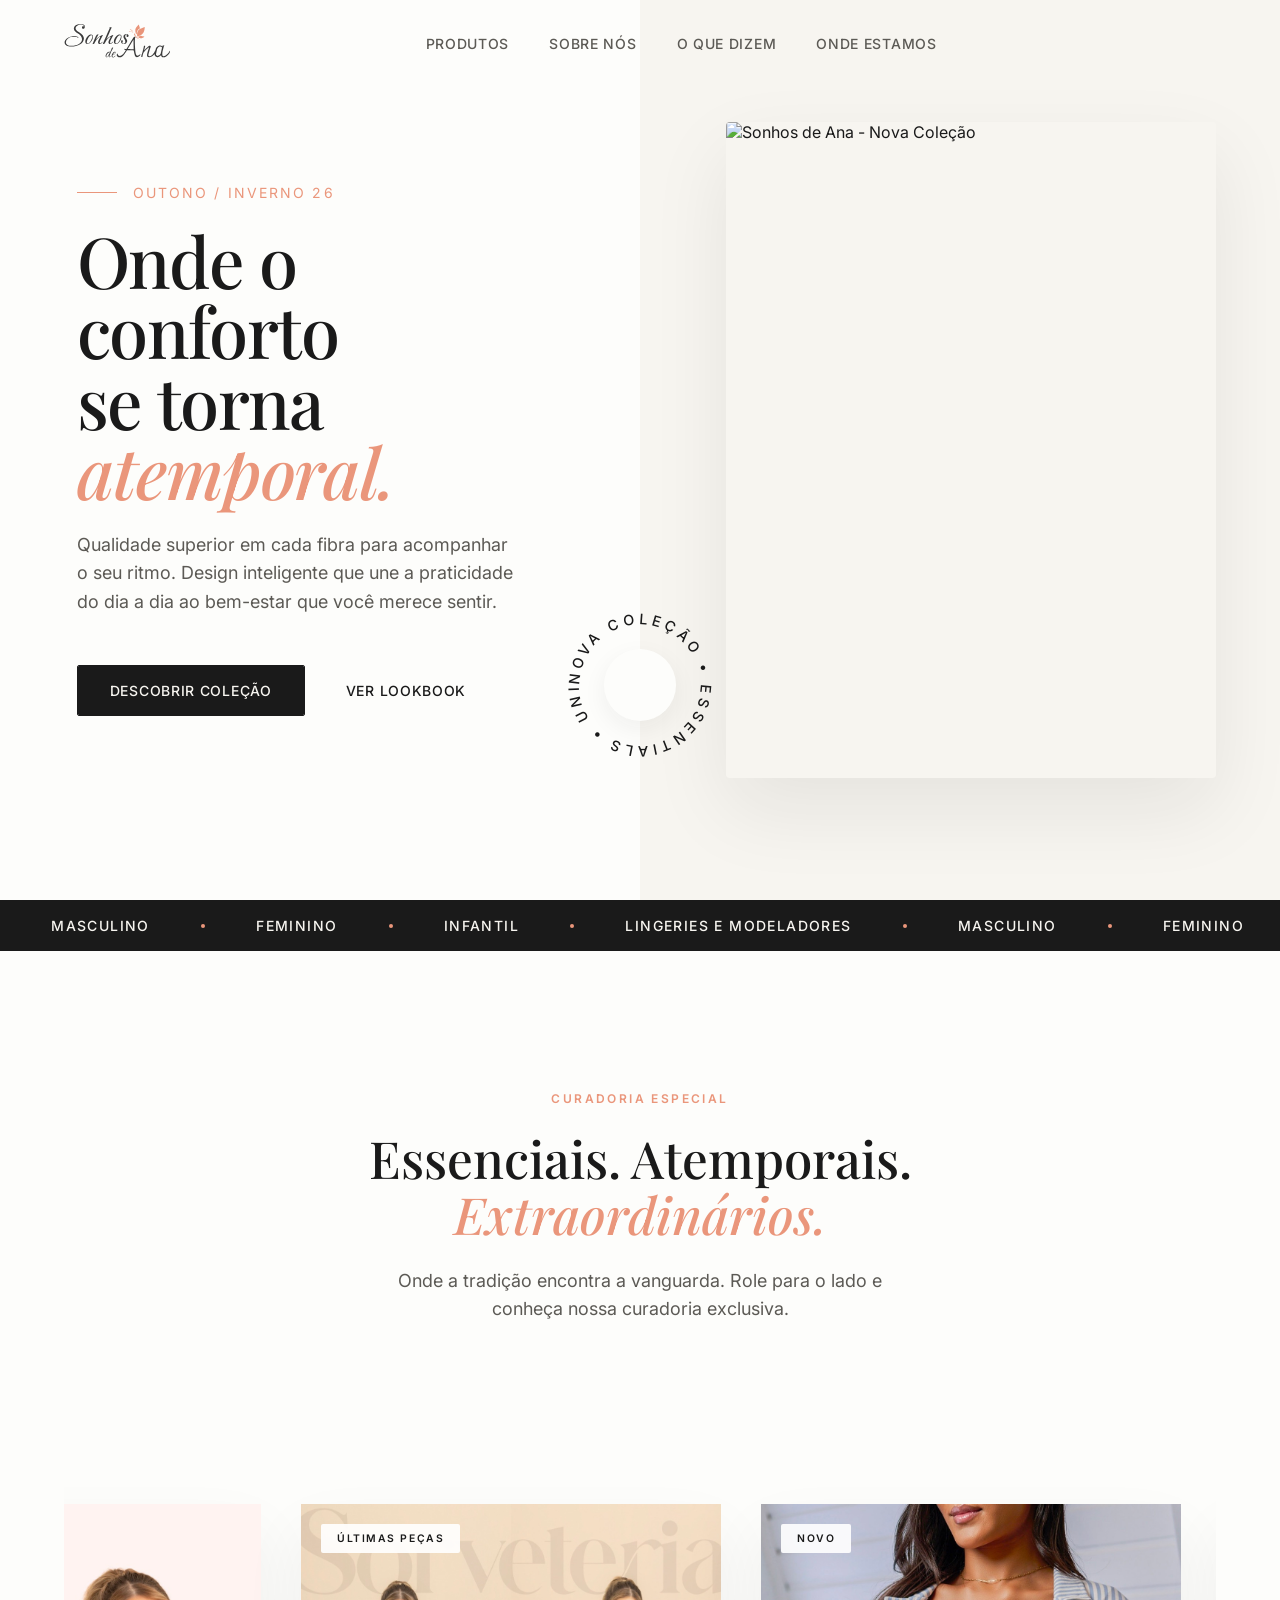
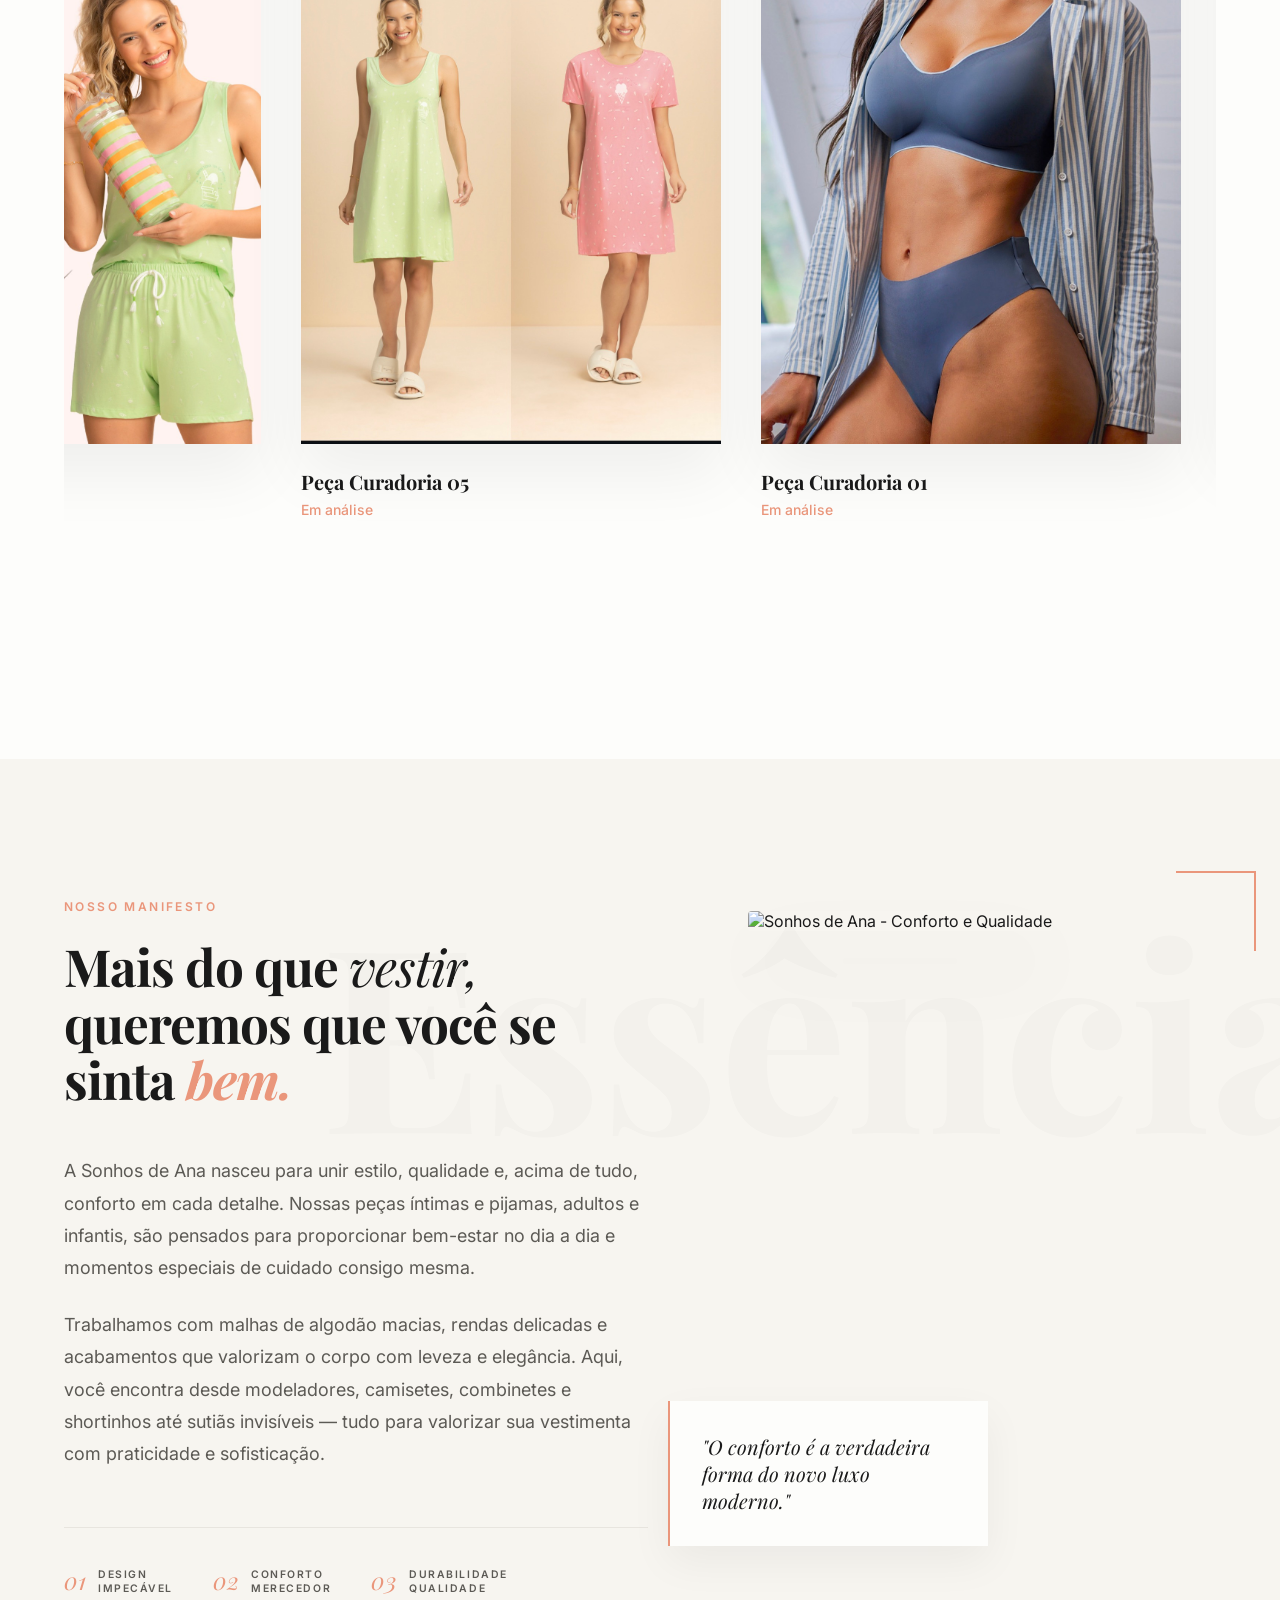
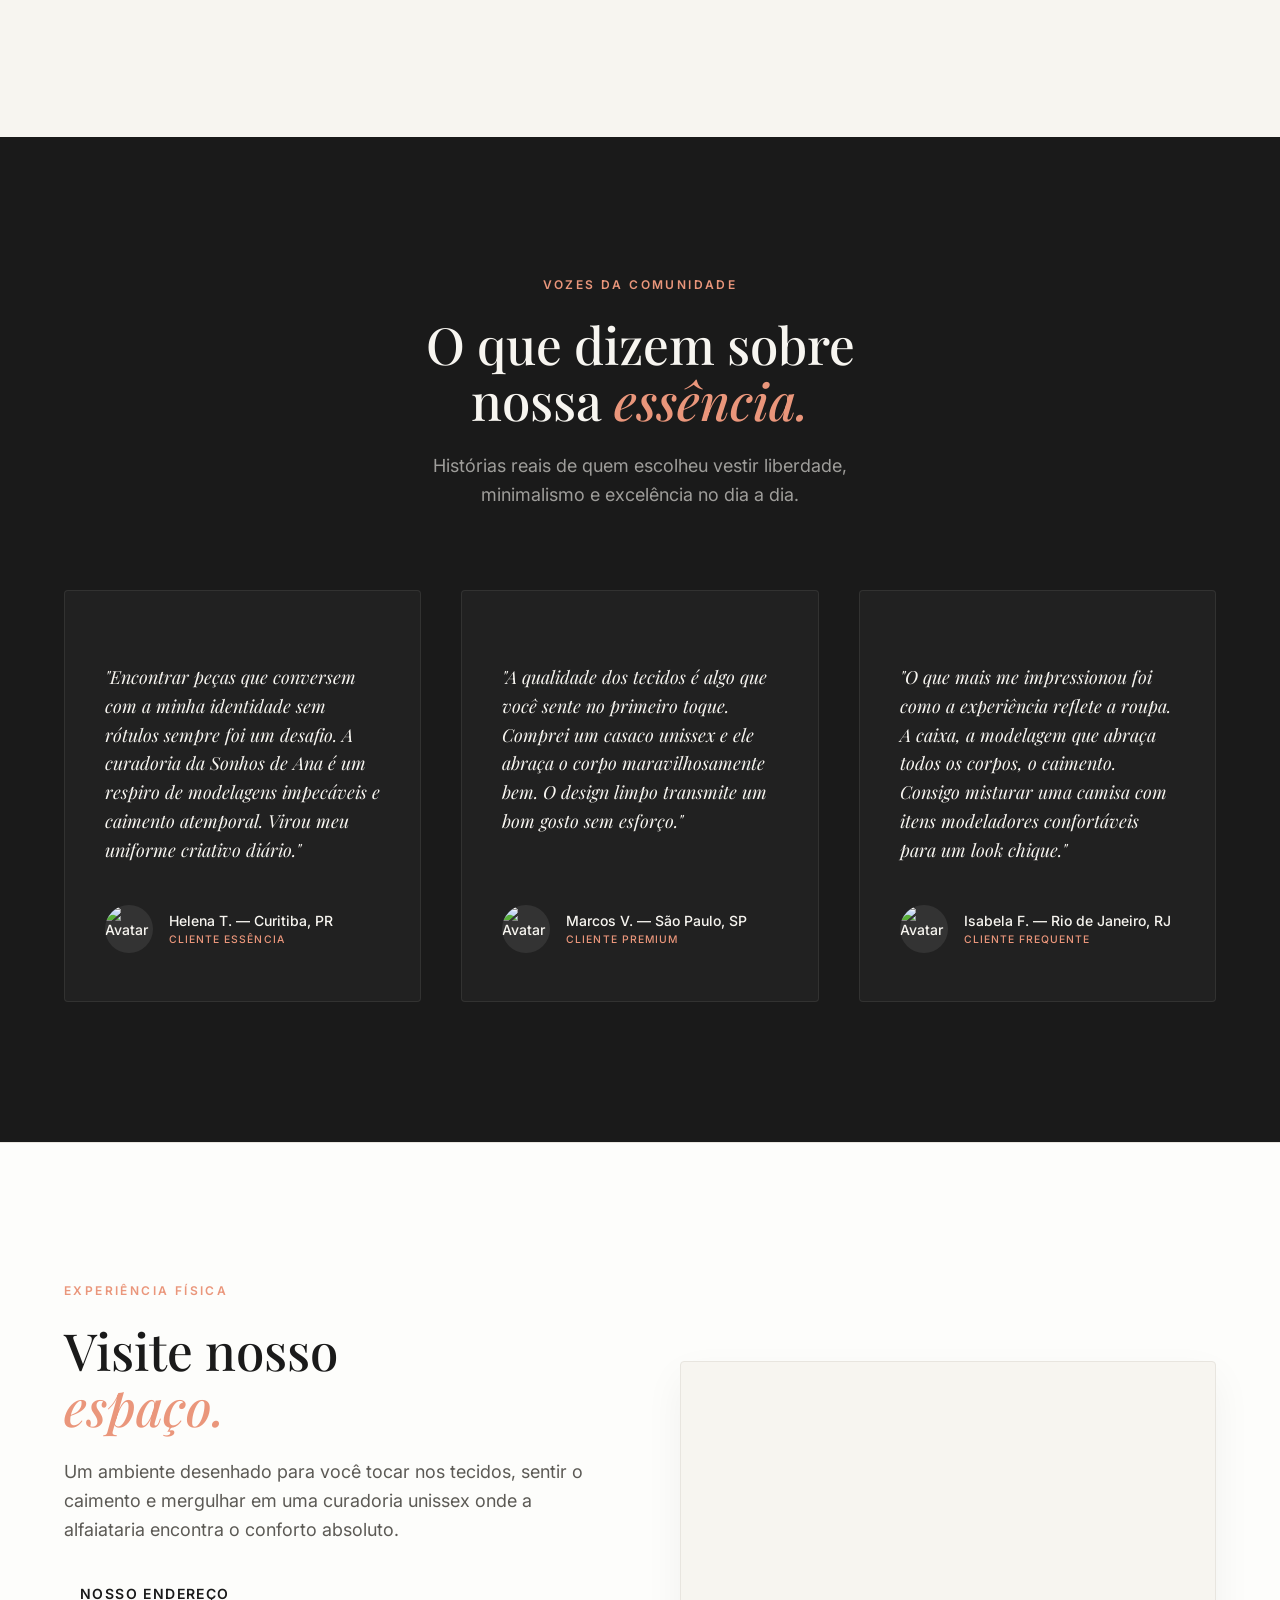
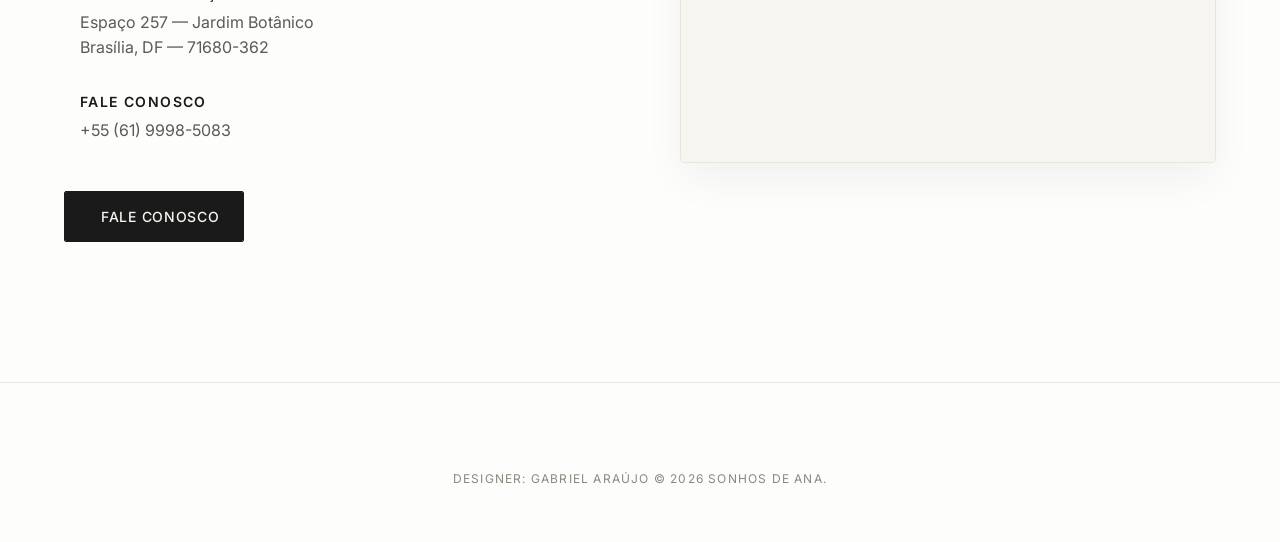
==== index.html @ 2028832e "ajuste botao do footer para fale conosco." ====
<!DOCTYPE html>
<html lang="pt-BR">

<head>
    <meta charset="UTF-8">
    <meta name="viewport" content="width=device-width, initial-scale=1.0">
    <title>Sonhos de Ana | Design Unissex Atemporal</title>
    <!-- Favicon -->
    <link rel="icon" type="image/png" href="./assets/img/favicon.png">
    <!-- Fonts Preconnect -->
    <link rel="preconnect" href="https://fonts.googleapis.com">
    <link rel="preconnect" href="https://fonts.gstatic.com" crossorigin>
    <link
        href="https://fonts.googleapis.com/css2?family=Inter:wght@300;400;500;600&family=Playfair+Display:ital,wght@0,400;0,500;0,600;0,700;1,400;1,500&display=swap"
        rel="stylesheet">
    <!-- Phosphor Icons -->
    <script src="https://unpkg.com/@phosphor-icons/web"></script>
    <!-- Core Styles -->
    <link rel="stylesheet" href="./assets/css/style.css">
</head>

<body>

    <!-- NAVBAR -->
    <nav class="navbar" id="navbar">
        <a href="#" class="nav-brand">
            <img src="./assets/img/logo3.svg" alt="Sonhos de Ana"
                style="height: 36px; width: auto; max-width: 140px; object-fit: contain;">
        </a>

        <div class="nav-links" id="nav-links">
            <a href="#produtos" class="nav-link">Produtos</a>
            <a href="#sobre" class="nav-link">Sobre nós</a>
            <a href="#depoimentos" class="nav-link">O que dizem</a>
            <a href="#contato" class="nav-link">Onde estamos</a>
        </div>

        <div class="nav-icons" style="display: flex; gap: 24px; align-items: center;">
            <a href="https://www.instagram.com/sonhosdeanabsb/" target="_blank"
                style="color: var(--c-brand-dark); font-size: 1.5rem; text-decoration: none;"><i
                    class="ph ph-instagram-logo"></i></a>
            <a href="https://wa.me/5555619985083" target="_blank"
                style="color: var(--c-brand-dark); font-size: 1.5rem; text-decoration: none;"><i
                    class="ph ph-whatsapp-logo"></i></a>
            <i class="ph ph-list mobile-menu-btn" style="font-size: 1.5rem; cursor: pointer;"></i>
        </div>
    </nav>

    <!-- HERO SECTION -->
    <header class="hero">
        <!-- Text Content -->
        <div class="hero-content anim-stagger">
            <div class="hero-subtitle">Outono / Inverno 26</div>
            <h1 class="hero-title">Onde o conforto<br>se torna<br><span>atemporal.</span></h1>
            <p class="hero-desc">Qualidade superior em cada fibra para acompanhar o seu ritmo. Design inteligente que
                une a praticidade do dia a dia ao bem-estar que você merece sentir.</p>
            <div class="hero-actions">
                <a href="#" class="btn btn-primary">Descobrir Coleção</a>
                <a href="#" class="btn btn-ghost">Ver Lookbook <i class="ph ph-arrow-right"></i></a>
            </div>
        </div>

        <!-- Visual Media -->
        <div class="hero-visual">
            <!-- Badge Giratório Premium -->
            <div class="visual-badge">
                <div class="visual-badge-center">
                    <i class="ph ph-star-four"></i>
                </div>
                <svg viewBox="0 0 100 100">
                    <defs>
                        <path id="circlePath" d="M 50, 50 m -38, 0 a 38,38 0 1,1 76,0 a 38,38 0 1,1 -76,0" />
                    </defs>
                    <!-- Ajustados letter-spacing e caixa alta para a circular text -->
                    <text font-family="Inter" font-size="9" font-weight="500" letter-spacing="2.5"
                        fill="var(--c-brand-dark)">
                        <textPath href="#circlePath">
                            NOVA COLEÇÃO • ESSENTIALS • UNISSEX •
                        </textPath>
                    </text>
                </svg>
            </div>

            <!-- Imagem e Reveal -->
            <div class="hero-image-wrapper">
                <div class="anim-reveal-img"></div>
                <img src="./assets/img/pijamas-sa.jpg" class="hero-img anim-unzoom" alt="Sonhos de Ana - Nova Coleção">
            </div>
        </div>
    </header>

    <!-- MARQUEE DIVIDER -->
    <div class="marquee-wrapper">
        <div class="marquee-content">
            <!-- Repetição para scroll infinito contínuo -->
            <span>Masculino</span><span class="dot"></span>
            <span>Feminino</span><span class="dot"></span>
            <span>Infantil</span><span class="dot"></span>
            <span>Lingeries e Modeladores</span><span class="dot"></span>
            <span>Masculino</span><span class="dot"></span>
            <span>Feminino</span><span class="dot"></span>
            <span>Infantil</span><span class="dot"></span>
            <span>Lingeries e Modeladores</span><span class="dot"></span>
            <span>Masculino</span><span class="dot"></span>
            <span>Feminino</span><span class="dot"></span>
            <span>Infantil</span><span class="dot"></span>
            <span>Lingeries e Modeladores</span><span class="dot"></span>
        </div>
    </div>

    <!-- SEGUNDA DOBRA: CURADORIA ESPECIAL (INSTAGRAM STYLE) -->
    <section id="produtos" class="collection-highlight section-padding">
        <div class="highlight-header reveal-on-scroll">
            <span class="section-subtitle gold">Curadoria Especial</span>
            <h2 class="display-heading">Essenciais. Atemporais. <br><span>Extraordinários.</span></h2>
            <p
                style="color: var(--c-text-secondary); font-size: 1.125rem; max-width: 500px; margin: 0 auto; line-height: 1.6;">
                Onde a tradição encontra a vanguarda. Role para o lado e conheça nossa curadoria exclusiva.
            </p>
        </div>

        <div class="insta-slider-container">
            <div class="insta-slider hide-scrollbar" id="instaSlider">
                <!-- Tripas de slides (Original + Clone para loop infinito visual) -->
                <!-- Slide 1 -->
                <div class="insta-slide">
                    <div class="insta-card">
                        <span class="insta-badge">Novo</span>
                        <img src="./assets/img/IMG_5308.PNG" alt="Peça 01" class="insta-img">
                    </div>
                    <div class="insta-info">
                        <h3 class="insta-title">Peça Curadoria 01</h3>
                        <span class="insta-price">Em análise</span>
                    </div>
                </div>
                <!-- Slide 2 -->
                <div class="insta-slide">
                    <div class="insta-card">
                        <span class="insta-badge">Best Seller</span>
                        <img src="./assets/img/IMG_5307.PNG" alt="Peça 02" class="insta-img">
                    </div>
                    <div class="insta-info">
                        <h3 class="insta-title">Peça Curadoria 02</h3>
                        <span class="insta-price">Em análise</span>
                    </div>
                </div>
                <!-- Slide 3 -->
                <div class="insta-slide">
                    <div class="insta-card">
                        <img src="./assets/img/IMG_5306.PNG" alt="Peça 03" class="insta-img">
                    </div>
                    <div class="insta-info">
                        <h3 class="insta-title">Peça Curadoria 03</h3>
                        <span class="insta-price">Em análise</span>
                    </div>
                </div>
                <!-- Slide 4 -->
                <div class="insta-slide">
                    <div class="insta-card">
                        <img src="./assets/img/IMG_5305.PNG" alt="Peça 04" class="insta-img">
                    </div>
                    <div class="insta-info">
                        <h3 class="insta-title">Peça Curadoria 04</h3>
                        <span class="insta-price">Em análise</span>
                    </div>
                </div>
                <!-- Slide 5 -->
                <div class="insta-slide">
                    <div class="insta-card">
                        <span class="insta-badge">Últimas Peças</span>
                        <img src="./assets/img/IMG_5304.PNG" alt="Peça 05" class="insta-img">
                    </div>
                    <div class="insta-info">
                        <h3 class="insta-title">Peça Curadoria 05</h3>
                        <span class="insta-price">Em análise</span>
                    </div>
                </div>
            </div>

            <!-- Navegação Lateral (Desktop) -->
            <div class="insta-nav">
                <button class="insta-nav-btn" id="iPrev"><i class="ph ph-caret-left"></i></button>
                <button class="insta-nav-btn" id="iNext"><i class="ph ph-caret-right"></i></button>
            </div>
        </div>
    </section>

    <!-- NOVA DOBRA: MANIFESTO DA MARCA -->
    <section id="sobre" class="manifesto-section"
        style="background: var(--c-bg-secondary); overflow: hidden; position: relative;">
        <!-- Elemento decorativo gigante vazado ao fundo -->
        <div class="bg-watermark">Essência</div>

        <div class="manifesto-grid">
            <div class="manifesto-content reveal-on-scroll">
                <span class="section-subtitle gold">Nosso Manifesto</span>
                <h2 class="manifesto-heading">Mais do que <i>vestir,</i> queremos que você se sinta <span>bem.</span>
                </h2>

                <div class="manifesto-details">
                    <p>A Sonhos de Ana nasceu para unir estilo, qualidade e, acima de tudo, conforto em cada detalhe.
                        Nossas peças íntimas e pijamas, adultos e infantis, são pensados para proporcionar bem-estar no
                        dia a dia e momentos especiais de cuidado consigo mesma.</p>
                    <p>Trabalhamos com malhas de algodão macias, rendas delicadas e acabamentos que valorizam o corpo
                        com leveza e elegância. Aqui, você encontra desde modeladores, camisetes, combinetes e
                        shortinhos até sutiãs invisíveis — tudo para valorizar sua vestimenta com praticidade e
                        sofisticação.</p>
                </div>

                <div class="manifesto-numbers">
                    <div class="num-item"><span>01</span> <small>Design<br>Impecável</small></div>
                    <div class="num-item"><span>02</span> <small>Conforto<br>Merecedor</small></div>
                    <div class="num-item"><span>03</span> <small>Durabilidade<br>Qualidade</small></div>
                </div>
            </div>

            <div class="manifesto-visual reveal-on-scroll delay-2">
                <div class="visual-accent-line"></div>
                <img src="./assets/img/pijama2.jpg" alt="Sonhos de Ana - Conforto e Qualidade">
                <div class="floating-quote">
                    "O conforto é a verdadeira forma do novo luxo moderno."
                </div>
            </div>
        </div>
    </section>

    <!-- TERCEIRA DOBRA: DEPOIMENTOS -->
    <section id="depoimentos" class="testimonials">
        <div class="highlight-header reveal-on-scroll">
            <span class="section-subtitle gold">Vozes da Comunidade</span>
            <h2 class="display-heading">O que dizem sobre<br>nossa <span>essência.</span></h2>
            <p
                style="color: rgba(247, 245, 240, 0.6); font-size: 1.125rem; max-width: 500px; margin: 0 auto; line-height: 1.6;">
                Histórias reais de quem escolheu vestir liberdade, minimalismo e excelência no dia a dia.
            </p>
        </div>

        <div class="testimonial-grid">
            <!-- Card 1 -->
            <div class="testimonial-card reveal-on-scroll delay-1">
                <div class="stars">
                    <i class="ph-fill ph-star"></i><i class="ph-fill ph-star"></i><i class="ph-fill ph-star"></i><i
                        class="ph-fill ph-star"></i><i class="ph-fill ph-star"></i>
                </div>
                <p class="quote-text">"Encontrar peças que conversem com a minha identidade sem rótulos sempre foi um
                    desafio. A curadoria da Sonhos de Ana é um respiro de modelagens impecáveis e caimento atemporal.
                    Virou meu uniforme criativo diário."</p>
                <div class="quote-author">
                    <div style="width: 48px; height: 48px; border-radius: 50%; overflow: hidden; background: #333;">
                        <img src="https://images.unsplash.com/photo-1544005313-94ddf0286df2?q=80&w=200&auto=format&fit=crop"
                            style="width: 100%; height: 100%; object-fit: cover;" alt="Avatar">
                    </div>
                    <div class="author-info">
                        <span>Helena T. — Curitiba, PR</span>
                        <span class="author-tag">Cliente Essência</span>
                    </div>
                </div>
            </div>

            <!-- Card 2 -->
            <div class="testimonial-card reveal-on-scroll delay-2">
                <div class="stars">
                    <i class="ph-fill ph-star"></i><i class="ph-fill ph-star"></i><i class="ph-fill ph-star"></i><i
                        class="ph-fill ph-star"></i><i class="ph-fill ph-star"></i>
                </div>
                <p class="quote-text">"A qualidade dos tecidos é algo que você sente no primeiro toque. Comprei um
                    casaco unissex e ele abraça o corpo maravilhosamente bem. O design limpo transmite um bom gosto sem
                    esforço."</p>
                <div class="quote-author">
                    <div style="width: 48px; height: 48px; border-radius: 50%; overflow: hidden; background: #333;">
                        <img src="https://images.unsplash.com/photo-1506794778202-cad84cf45f1d?q=80&w=200&auto=format&fit=crop"
                            style="width: 100%; height: 100%; object-fit: cover;" alt="Avatar">
                    </div>
                    <div class="author-info">
                        <span>Marcos V. — São Paulo, SP</span>
                        <span class="author-tag">Cliente Premium</span>
                    </div>
                </div>
            </div>

            <!-- Card 3 -->
            <div class="testimonial-card reveal-on-scroll delay-3">
                <div class="stars">
                    <i class="ph-fill ph-star"></i><i class="ph-fill ph-star"></i><i class="ph-fill ph-star"></i><i
                        class="ph-fill ph-star"></i><i class="ph-fill ph-star"></i>
                </div>
                <p class="quote-text">"O que mais me impressionou foi como a experiência reflete a roupa. A caixa, a
                    modelagem que abraça todos os corpos, o caimento. Consigo misturar uma camisa com itens modeladores
                    confortáveis para um look chique."</p>
                <div class="quote-author">
                    <div style="width: 48px; height: 48px; border-radius: 50%; overflow: hidden; background: #333;">
                        <img src="https://images.unsplash.com/photo-1534528741775-53994a69daeb?q=80&w=200&auto=format&fit=crop"
                            style="width: 100%; height: 100%; object-fit: cover;" alt="Avatar">
                    </div>
                    <div class="author-info">
                        <span>Isabela F. — Rio de Janeiro, RJ</span>
                        <span class="author-tag">Cliente Frequente</span>
                    </div>
                </div>
            </div>
        </div>
    </section>

    <!-- ÚLTIMA DOBRA: MAPA E CONTATO -->
    <section id="contato" class="store-experience">
        <div class="store-container">
            <div class="store-info reveal-on-scroll">
                <span class="section-subtitle gold">Experiência Física</span>
                <h2 class="display-heading" style="margin-bottom: 24px;">Visite nosso<br><span>espaço.</span></h2>
                <p style="color: var(--c-text-secondary); font-size: 1.125rem; line-height: 1.6;">
                    Um ambiente desenhado para você tocar nos tecidos, sentir o caimento e mergulhar em uma curadoria
                    unissex onde a alfaiataria encontra o conforto absoluto.
                </p>

                <div class="contact-details">
                    <div class="detail-item">
                        <i class="ph-fill ph-map-pin"></i>
                        <div>
                            <strong>Nosso Endereço</strong>
                            <p>Espaço 257 — Jardim Botânico<br>Brasília, DF — 71680-362</p>
                        </div>
                    </div>
                    <div class="detail-item">
                        <i class="ph-fill ph-phone"></i>
                        <div>
                            <strong>Fale Conosco</strong>
                            <p>+55 (61) 9998-5083</p>
                        </div>
                    </div>
                </div>

                <div class="store-actions">
                    <a href="https://wa.me/5555619985083" target="_blank" class="btn btn-primary"
                        style="display: flex; gap: 12px; padding-left: 24px; padding-right: 24px;">
                        <i class="ph-fill ph-whatsapp-logo" style="font-size: 20px;"></i>
                        Fale conosco
                    </a>
                </div>
            </div>

            <div class="store-map reveal-on-scroll delay-2">
                <iframe
                    src="https://maps.google.com/maps?q=Espaço%20257%20Jardim%20Botânico%20Brasília%20DF%2071680-362&t=&z=15&ie=UTF8&iwloc=&output=embed"
                    allowfullscreen="" loading="lazy"></iframe>
            </div>
        </div>
    </section>

    <!-- FOOTER MINIMALISTA COM SOCIAIS -->
    <footer
        style="background: var(--c-bg-primary); padding: 56px 64px; text-align: center; color: var(--c-text-tertiary); font-size: 0.75rem; text-transform: uppercase; letter-spacing: 0.1em; border-top: 1px solid var(--c-border-light); display: flex; flex-direction: column; align-items: center; justify-content: center; gap: 32px;">
        <div class="social-links" style="display: flex; gap: 32px; justify-content: center;">
            <a href="https://www.instagram.com/sonhosdeanabsb/" target="_blank" aria-label="Nosso Instagram"
                style="font-size: 28px; color: var(--c-text-primary); transition: color var(--dur-short), transform var(--dur-short); display: inline-flex; text-decoration: none;"><i
                    class="ph ph-instagram-logo"></i></a>
            <a href="https://wa.me/5555619985083" target="_blank" aria-label="Nosso WhatsApp"
                style="font-size: 28px; color: var(--c-text-primary); transition: color var(--dur-short), transform var(--dur-short); display: inline-flex; text-decoration: none;"><i
                    class="ph ph-whatsapp-logo"></i></a>
        </div>
        <p>Designer: Gabriel Araújo &copy; 2026 Sonhos de Ana.</p>
    </footer>

    <!-- Scripts -->
    <script src="./assets/js/main.js"></script>
</body>

</html>
---- assets/css/style.css ----
/* === TOKENS EXPORTADOS DO STYLEGUIDE === */
:root {
    --font-primary: 'Playfair Display', serif;
    --font-secondary: 'Inter', sans-serif;

    --c-brand-dark: #1A1A1A;     
    --c-brand-light: #F7F5F0;    
    --c-brand-accent: #EA967B;   
    
    --c-text-primary: #1A1A1A;
    --c-text-secondary: #5C5A55;
    --c-text-tertiary: #8C8880;
    --c-text-invert: #F7F5F0;

    --c-bg-primary: #FDFDFB;
    --c-bg-secondary: #F7F5F0;
    --c-border-light: #E8E5DF;

    --dur-short: 0.2s;
    --dur-medium: 0.4s;
    --dur-long: 0.8s;
    --ease-out-expo: cubic-bezier(0.16, 1, 0.3, 1);
    
    --transition-smooth: all var(--dur-medium) var(--ease-out-expo);
    --transition-slow: all var(--dur-long) var(--ease-out-expo);
}

html { scroll-behavior: smooth; }

* { margin: 0; padding: 0; box-sizing: border-box; }

body { 
    font-family: var(--font-secondary); 
    background: var(--c-bg-primary); 
    color: var(--c-text-primary); 
    -webkit-font-smoothing: antialiased; 
    overflow-x: hidden; 
}

/* === NAVBAR === */
.navbar {
    position: fixed;
    top: 0; left: 0; right: 0;
    padding: 24px 64px;
    display: flex;
    justify-content: space-between;
    align-items: center;
    z-index: 100;
    background: rgba(253, 253, 251, 0);
    transition: var(--transition-smooth);
}

.navbar.scrolled {
    padding: 16px 64px;
    background: rgba(253, 253, 251, 0.95);
    backdrop-filter: blur(12px);
    border-bottom: 1px solid var(--c-border-light);
    box-shadow: 0 4px 24px rgba(26,26,26,0.02);
}

.nav-brand {
    font-family: var(--font-primary);
    font-size: 1.5rem;
    font-weight: 500;
    font-style: italic;
    color: var(--c-brand-dark);
    text-decoration: none;
    letter-spacing: -0.02em;
}

.nav-links {
    display: flex;
    gap: 40px;
    align-items: center;
}

.nav-link {
    color: var(--c-text-secondary);
    text-decoration: none;
    font-size: 0.875rem;
    font-weight: 500;
    text-transform: uppercase;
    letter-spacing: 0.05em;
    position: relative;
    padding-bottom: 4px;
    transition: color var(--dur-short) ease;
}

.nav-link:hover { color: var(--c-brand-dark); }
.nav-link::after {
    content: '';
    position: absolute;
    bottom: 0; left: 0; width: 100%; height: 1px;
    background: var(--c-brand-dark);
    transform: scaleX(0);
    transform-origin: right;
    transition: transform var(--dur-medium) var(--ease-out-expo);
}
.nav-link:hover::after {
    transform: scaleX(1);
    transform-origin: left;
}

.nav-icons {
    display: flex;
    gap: 24px;
    align-items: center;
}

.nav-icons i {
    font-size: 20px;
    color: var(--c-text-primary);
    cursor: pointer;
    transition: transform var(--dur-short) ease, color var(--dur-short) ease;
}
.nav-icons i:hover {
    color: var(--c-brand-accent);
    transform: translateY(-2px);
}

.mobile-menu-btn { display: none; }

/* === HERO SECTION === */
.hero {
    height: 100vh;
    display: grid;
    grid-template-columns: 1fr 1fr;
    align-items: center;
    position: relative;
}

.hero-content {
    padding: 0 12%;
    z-index: 10;
    position: relative;
}

.hero-subtitle {
    font-family: var(--font-secondary);
    font-size: 0.875rem;
    text-transform: uppercase;
    letter-spacing: 0.15em;
    color: var(--c-brand-accent);
    margin-bottom: 24px;
    display: flex;
    align-items: center;
    gap: 16px;
}
.hero-subtitle::before {
    content: ''; display: inline-block; width: 40px; height: 1px; background: var(--c-brand-accent);
}

.hero-title {
    font-family: var(--font-primary);
    font-size: clamp(3rem, 5.5vw, 6rem);
    line-height: 1;
    font-weight: 500;
    color: var(--c-brand-dark);
    margin-bottom: 24px;
    letter-spacing: -0.02em;
}
.hero-title span {
    font-style: italic;
    color: var(--c-brand-accent);
}

.hero-desc {
    font-family: var(--font-secondary);
    color: var(--c-text-secondary);
    font-size: 1.125rem;
    line-height: 1.6;
    max-width: 90%;
    margin-bottom: 48px;
}

.hero-actions { display: flex; gap: 16px; align-items: center; }

/* Componente Botão Importado do Styleguide */
.btn {
    display: inline-flex; align-items: center; justify-content: center; gap: 8px;
    padding: 16px 32px; font-size: 0.875rem; font-weight: 500;
    text-transform: uppercase; letter-spacing: 0.05em; cursor: pointer;
    border-radius: 2px; text-decoration: none; transition: var(--transition-smooth);
    position: relative; overflow: hidden;
}
.btn-primary { background: transparent; color: var(--c-text-invert); border: 1px solid var(--c-brand-dark); z-index: 1; }
.btn-primary::after { content: ''; position: absolute; inset: 0; background: var(--c-brand-dark); z-index: -2; transition: border-color var(--dur-medium); }
.btn-primary::before { content: ''; position: absolute; inset: 0; background: var(--c-brand-accent); transform: translateX(-101%); transition: transform var(--dur-medium) var(--ease-out-expo); z-index: -1; transform-origin: left; }
.btn-primary:hover { border-color: var(--c-brand-accent); }
.btn-primary:hover::before { transform: translateX(0); }
.btn-ghost { background: transparent; color: var(--c-brand-dark); border: 1px solid transparent; padding: 16px 24px; }
.btn-ghost::after {
    content: ''; position: absolute; bottom: 12px; left: 24px; right: 24px; height: 1px;
    background: currentColor; transform: scaleX(0); transform-origin: right; transition: transform var(--dur-medium) ease;
}
.btn-ghost:hover::after { transform: scaleX(1); transform-origin: left; }

/* Media / Imagens */
.hero-visual {
    position: relative;
    height: 100vh;
    width: 100%;
    display: flex;
    justify-content: flex-end;
    align-items: center;
    background: var(--c-bg-secondary);
    padding: 64px 64px 64px 0;
}

.hero-image-wrapper {
    position: relative;
    width: 85%;
    height: 85%;
    border-radius: 4px;
    overflow: hidden;
    box-shadow: 0 32px 80px rgba(26,26,26,0.08);
}

.hero-img {
    width: 100%;
    height: 100%;
    object-fit: cover;
    transform: scale(1.15); 
}

/* Selo Premium Circular */
.visual-badge {
    position: absolute;
    bottom: 15%;
    left: -80px; /* Transpassando para fora da imagem div */
    width: 160px;
    height: 160px;
    z-index: 20;
    display: flex;
    justify-content: center;
    align-items: center;
}

.visual-badge svg {
    position: absolute;
    width: 100%;
    height: 100%;
    animation: spin 25s linear infinite;
}

.visual-badge-center {
    width: 72px;
    height: 72px;
    background: var(--c-bg-primary);
    border-radius: 50%;
    display: flex;
    justify-content: center;
    align-items: center;
    font-size: 24px;
    color: var(--c-brand-accent);
    box-shadow: 0 8px 24px rgba(26,26,26,0.06);
    z-index: 2;
}

@keyframes spin { 100% { transform: rotate(360deg); } }

/* === ANIMAÇÕES DE ENTRADA === */
.anim-stagger > * {
    opacity: 0;
    transform: translateY(40px);
    animation: fadeUp var(--dur-long) var(--ease-out-expo) forwards;
}
.anim-stagger > *:nth-child(1) { animation-delay: 0.1s; }
.anim-stagger > *:nth-child(2) { animation-delay: 0.2s; }
.anim-stagger > *:nth-child(3) { animation-delay: 0.3s; }
.anim-stagger > *:nth-child(4) { animation-delay: 0.4s; }

.anim-reveal-img {
    position: absolute;
    inset: 0;
    background: var(--c-brand-light);
    z-index: 2;
    animation: slideRight 1.2s var(--ease-out-expo) forwards 0.4s;
    transform-origin: right;
}
.anim-unzoom {
    animation: scaleDown 2s var(--ease-out-expo) forwards 0.4s;
}

@keyframes fadeUp { to { opacity: 1; transform: translateY(0); } }
@keyframes slideRight { to { transform: scaleX(0); } }
@keyframes scaleDown { to { transform: scale(1); } }

/* === RESPONSIVO === */
@media(max-width: 1024px) {
    .navbar { padding: 20px 32px; }
    .navbar.scrolled { padding: 16px 32px; }
    .nav-links { display: none; }
    .desktop-only { display: none !important; }
    .mobile-menu-btn { display: block !important; }
    
    .hero {
        grid-template-columns: 1fr;
        height: auto;
        min-height: 100vh;
        padding-top: 100px;
    }
    .hero-content {
        padding: 0 8%;
        text-align: center;
        margin-bottom: 48px;
    }
    .hero-subtitle { justify-content: center; }
    .hero-subtitle::before { display: none; }
    .hero-desc { margin: 0 auto 40px auto; max-width: 100%; }
    .hero-actions { justify-content: center; }
    
    .hero-visual {
        height: 60vh;
        padding: 0;
        background: transparent;
    }
    .hero-image-wrapper { width: 100%; height: 100%; border-radius: 0; }
    
    .visual-badge {
        bottom: 20px;
        left: 20px;
        width: 120px;
        height: 120px;
    }
    .visual-badge-center { width: 56px; height: 56px; }
}

@media(max-width: 480px) {
    .hero-title { font-size: 3rem; }
    .hero-actions { flex-direction: column; width: 100%; }
    .btn { width: 100%; }
}
/* === EXTRA BUTTON === */
.btn-secondary { background: transparent; color: var(--c-brand-dark); border: 1px solid var(--c-brand-dark); display: inline-flex; align-items: center; justify-content: center; padding: 16px 32px; font-size: 0.875rem; font-weight: 500; text-transform: uppercase; letter-spacing: 0.05em; cursor: pointer; border-radius: 2px; text-decoration: none; position: relative; overflow: hidden; z-index: 1; transition: color var(--dur-medium); }
.btn-secondary::after { content: ''; position: absolute; inset: 0; background: var(--c-brand-dark); transform: scaleY(0); transition: transform var(--dur-medium) var(--ease-out-expo); z-index: -1; transform-origin: bottom; }
.btn-secondary:hover { color: var(--c-text-invert); }
.btn-secondary:hover::after { transform: scaleY(1); }

/* === MARQUEE === */
.marquee-wrapper { background: var(--c-brand-dark); color: var(--c-text-invert); padding: 16px 0; overflow: hidden; display: flex; white-space: nowrap; position: relative; z-index: 10; border-top: 1px solid var(--c-brand-dark); border-bottom: 1px solid var(--c-brand-dark); }
.marquee-content { display: flex; align-items: center; font-family: var(--font-secondary); font-size: 0.875rem; text-transform: uppercase; letter-spacing: 0.1em; font-weight: 500; animation: marquee 20s linear infinite; }
.marquee-content span { padding: 0 4vw; }
.marquee-content span.dot { width: 4px; height: 4px; background: var(--c-brand-accent); border-radius: 50%; padding: 0; }
@keyframes marquee { 0% { transform: translateX(0); } 100% { transform: translateX(-50%); } }

/* === CURADORIA SECTION === */
.section-padding { padding: 140px 64px; }
.highlight-header { text-align: center; margin-bottom: 80px; max-width: 700px; margin-left: auto; margin-right: auto; }
.section-subtitle.gold { font-family: var(--font-secondary); font-size: 0.75rem; text-transform: uppercase; letter-spacing: 0.2em; color: var(--c-brand-accent); display: block; margin-bottom: 24px; font-weight: 600; }
.display-heading { font-family: var(--font-primary); font-size: clamp(2.5rem, 4vw, 4rem); line-height: 1.1; color: var(--c-brand-dark); margin-bottom: 24px; font-weight: 500; }
.display-heading span { font-style: italic; color: var(--c-brand-accent); }
/* === INSTAGRAM STYLE SLIDER === */
.insta-slider-container { width: 100%; position: relative; padding: 60px 0; }
.insta-slider { display: flex; overflow-x: auto; scroll-snap-type: x mandatory; scroll-behavior: smooth; gap: 40px; padding: 40px 10vw; -ms-overflow-style: none; scrollbar-width: none; }
.insta-slider::-webkit-scrollbar { display: none; }

.insta-slide { flex: 0 0 420px; scroll-snap-align: center; position: relative; transition: transform 0.6s var(--ease-out-expo); cursor: pointer; }
.insta-slide:hover { transform: translateY(-10px); }

.insta-card { width: 100%; aspect-ratio: 3.5/4.5; background: var(--c-bg-primary); position: relative; overflow: hidden; box-shadow: 0 30px 60px rgba(0,0,0,0.06); }
.insta-img { width: 100%; height: 100%; object-fit: cover; transition: transform 1.2s var(--ease-out-expo); }
.insta-slide:hover .insta-img { transform: scale(1.05); }

.insta-info { margin-top: 24px; text-align: left; }
.insta-title { font-family: var(--font-primary); font-size: 1.25rem; color: var(--c-brand-dark); margin-bottom: 4px; }
.insta-price { font-family: var(--font-secondary); font-size: 0.875rem; color: var(--c-brand-accent); font-weight: 500; }

.insta-badge { position: absolute; top: 20px; left: 20px; background: rgba(255,255,255,0.9); backdrop-filter: blur(4px); padding: 8px 16px; font-size: 0.65rem; text-transform: uppercase; letter-spacing: 0.15em; font-weight: 600; color: var(--c-brand-dark); z-index: 10; border-radius: 2px; }

/* Floating Side Nav */
.insta-nav { position: absolute; top: 50%; width: 100%; display: flex; justify-content: space-between; padding: 0 20px; transform: translateY(-50%); pointer-events: none; z-index: 20; }
.insta-nav-btn { width: 44px; height: 44px; background: var(--c-bg-primary); border: none; border-radius: 50%; box-shadow: 0 4px 12px rgba(0,0,0,0.1); display: flex; align-items: center; justify-content: center; font-size: 20px; color: var(--c-brand-dark); cursor: pointer; pointer-events: auto; transition: 0.3s; opacity: 0; }
.insta-slider-container:hover .insta-nav-btn { opacity: 1; }
.insta-nav-btn:hover { background: var(--c-brand-dark); color: var(--c-text-invert); transform: scale(1.1); }

@media(max-width: 1024px) {
    .insta-slide { flex: 0 0 320px; }
    .insta-slider { padding: 40px 5vw; gap: 24px; }
    .insta-nav-btn { display: none; }
}

@media(max-width: 600px) {
    .insta-slide { flex: 0 0 85vw; }
    .insta-card { aspect-ratio: 4/5; }
}

.product-info { display: flex; flex-direction: column; gap: 8px; }
.product-title { font-family: var(--font-primary); font-size: 1.25rem; color: var(--c-brand-dark); }
.product-price { font-family: var(--font-secondary); font-size: 0.875rem; color: var(--c-text-secondary); font-weight: 500; }

.reveal-on-scroll { opacity: 0; transform: translateY(40px); transition: opacity 1s var(--ease-out-expo), transform 1s var(--ease-out-expo); }
.reveal-on-scroll.is-visible { opacity: 1; transform: translateY(0); }
.delay-1 { transition-delay: 0.1s; }
.delay-2 { transition-delay: 0.2s; }
.delay-3 { transition-delay: 0.3s; }

@media(max-width: 1024px) {
    .section-padding { padding: 80px 32px; }
    .product-slide { flex: 0 0 50%; min-width: 300px; }
}
@media(max-width: 600px) {
    .product-slide { flex: 0 0 85%; min-width: 280px; }
    .marquee-content span { padding: 0 4vw; }
    .quick-add-btn { transform: translateY(0); opacity: 1; bottom: 16px; position: relative; width: 100%; left: 0; right: 0; margin-top: 10px; }
}
/* === TESTIMONIALS SECTION === */
.testimonials { background: var(--c-brand-dark); color: var(--c-text-invert); padding: 140px 64px; text-align: center; }
.testimonials .display-heading { color: var(--c-brand-light); }
.testimonials .section-subtitle.gold { color: var(--c-brand-accent); }
.testimonial-grid { display: grid; grid-template-columns: repeat(3, 1fr); gap: 40px; margin-top: 80px; text-align: left; }
.testimonial-card { display: flex; flex-direction: column; background: rgba(247, 245, 240, 0.03); border: 1px solid rgba(247, 245, 240, 0.08); padding: 48px 40px; border-radius: 4px; transition: transform var(--dur-medium) var(--ease-out-expo), background var(--dur-medium); }
.testimonial-card:hover { transform: translateY(-8px); background: rgba(247, 245, 240, 0.06); }
.stars { color: var(--c-brand-accent); display: flex; gap: 4px; font-size: 1.25rem; margin-bottom: 24px; }
.quote-text { font-family: var(--font-primary); font-size: 1.125rem; line-height: 1.6; font-style: italic; color: var(--c-brand-light); margin-bottom: 40px; }
.quote-author { font-family: var(--font-secondary); font-size: 0.875rem; font-weight: 500; color: var(--c-brand-light); display: flex; align-items: center; gap: 16px; margin-top: auto; }
.author-info { display: flex; flex-direction: column; gap: 4px; }
.author-tag { font-size: 0.65rem; text-transform: uppercase; letter-spacing: 0.1em; color: var(--c-brand-accent); }

@media(max-width: 1024px) {
    .testimonials { padding: 100px 32px; }
    .testimonial-grid { grid-template-columns: repeat(2, 1fr); gap: 24px; margin-top: 64px; }
}
@media(max-width: 768px) {
    .testimonial-grid { grid-template-columns: 1fr; }
}
/* === ÚLTIMA DOBRA (STORE & CONTACT) === */
.store-experience { padding: 140px 64px; background: var(--c-bg-primary); border-top: 1px solid var(--c-border-light); }
.store-container { max-width: 1300px; margin: 0 auto; display: grid; grid-template-columns: 1fr 1fr; gap: 80px; align-items: center; }
.contact-details { display: flex; flex-direction: column; gap: 32px; margin-bottom: 48px; margin-top: 40px; }
.detail-item { display: flex; gap: 16px; align-items: flex-start; }
.detail-item i { font-size: 24px; color: var(--c-brand-accent); margin-top: 2px; }
.detail-item strong { font-family: var(--font-secondary); font-size: 0.875rem; text-transform: uppercase; letter-spacing: 0.1em; color: var(--c-brand-dark); display: block; margin-bottom: 8px; font-weight: 600; }
.detail-item p { color: var(--c-text-secondary); line-height: 1.6; }

.store-actions { display: flex; align-items: center; gap: 40px; }
.social-links { display: flex; gap: 24px; }
.social-links a { font-size: 28px; color: var(--c-text-primary); transition: color var(--dur-short), transform var(--dur-short); display: inline-flex; }
.social-links a:hover { color: var(--c-brand-accent); transform: translateY(-4px); }

.store-map { width: 100%; aspect-ratio: 4/3; background: var(--c-bg-secondary); border-radius: 4px; overflow: hidden; position: relative; border: 1px solid var(--c-border-light); box-shadow: 0 16px 40px rgba(26,26,26,0.05); }
.store-map iframe { width: 100%; height: 100%; border: none; filter: grayscale(100%) contrast(110%) opacity(85%); transition: filter 0.5s ease; }
.store-map iframe:hover { filter: grayscale(40%) contrast(100%) opacity(100%); }

@media(max-width: 1024px) {
    .store-experience { padding: 80px 32px; }
    .store-container { grid-template-columns: 1fr; gap: 48px; }
    .store-actions { flex-direction: column; align-items: flex-start; gap: 32px; }
}
/* === MANIFESTO SECTION === */
.manifesto-section { padding: 140px 64px; position: relative; }
.manifesto-grid { max-width: 1300px; margin: 0 auto; display: grid; grid-template-columns: 5fr 4fr; gap: 100px; align-items: center; position: relative; z-index: 2; }
.manifesto-heading { font-family: var(--font-primary); font-size: clamp(2.5rem, 4vw, 4.5rem); line-height: 1.1; color: var(--c-brand-dark); margin-bottom: 48px; letter-spacing: -0.02em; }
.manifesto-heading span { color: var(--c-brand-accent); font-style: italic; }
.manifesto-heading i { font-style: italic; font-weight: 300; }

.manifesto-details p { font-family: var(--font-secondary); font-size: 1.125rem; color: var(--c-text-secondary); line-height: 1.8; margin-bottom: 24px; }
.manifesto-details strong { color: var(--c-brand-dark); font-weight: 600; }

.manifesto-numbers { display: flex; gap: 40px; margin-top: 56px; padding-top: 40px; border-top: 1px solid var(--c-border-light); }
.num-item { display: flex; align-items: flex-start; gap: 12px; }
.num-item span { font-family: var(--font-primary); font-size: 1.5rem; color: var(--c-brand-accent); font-style: italic; line-height: 1; }
.num-item small { font-size: 0.65rem; text-transform: uppercase; letter-spacing: 0.15em; color: var(--c-text-secondary); font-weight: 600; line-height: 1.4; }

.manifesto-visual { position: relative; width: 100%; height: 75vh; }
.manifesto-visual img { width: 100%; height: 100%; object-fit: cover; border-radius: 4px; box-shadow: 0 40px 80px rgba(26,26,26,0.06); }
.visual-accent-line { position: absolute; top: -40px; right: -40px; width: 80px; height: 80px; border-top: 2px solid var(--c-brand-accent); border-right: 2px solid var(--c-brand-accent); }

.floating-quote { position: absolute; bottom: 40px; left: -80px; background: var(--c-bg-primary); padding: 32px; width: 320px; font-family: var(--font-primary); font-size: 1.25rem; font-style: italic; color: var(--c-brand-dark); box-shadow: 0 16px 40px rgba(26,26,26,0.05); border-left: 2px solid var(--c-brand-accent); }

.bg-watermark { position: absolute; top: 10%; right: -5%; font-family: var(--font-primary); font-size: 20vw; font-weight: 700; color: rgba(26,26,26,0.02); z-index: 1; pointer-events: none; user-select: none; white-space: nowrap; }

@media(max-width: 1024px) {
    .manifesto-section { padding: 80px 32px; }
    .manifesto-grid { grid-template-columns: 1fr; gap: 64px; }
    .manifesto-visual { height: 60vh; }
    .floating-quote { left: 20px; right: 20px; width: auto; bottom: -30px; }
    .visual-accent-line { display: none; }
    .bg-watermark { font-size: 30vw; top: 30%; }
}
@media(max-width: 600px) {
    .manifesto-numbers { flex-direction: column; gap: 24px; }
}
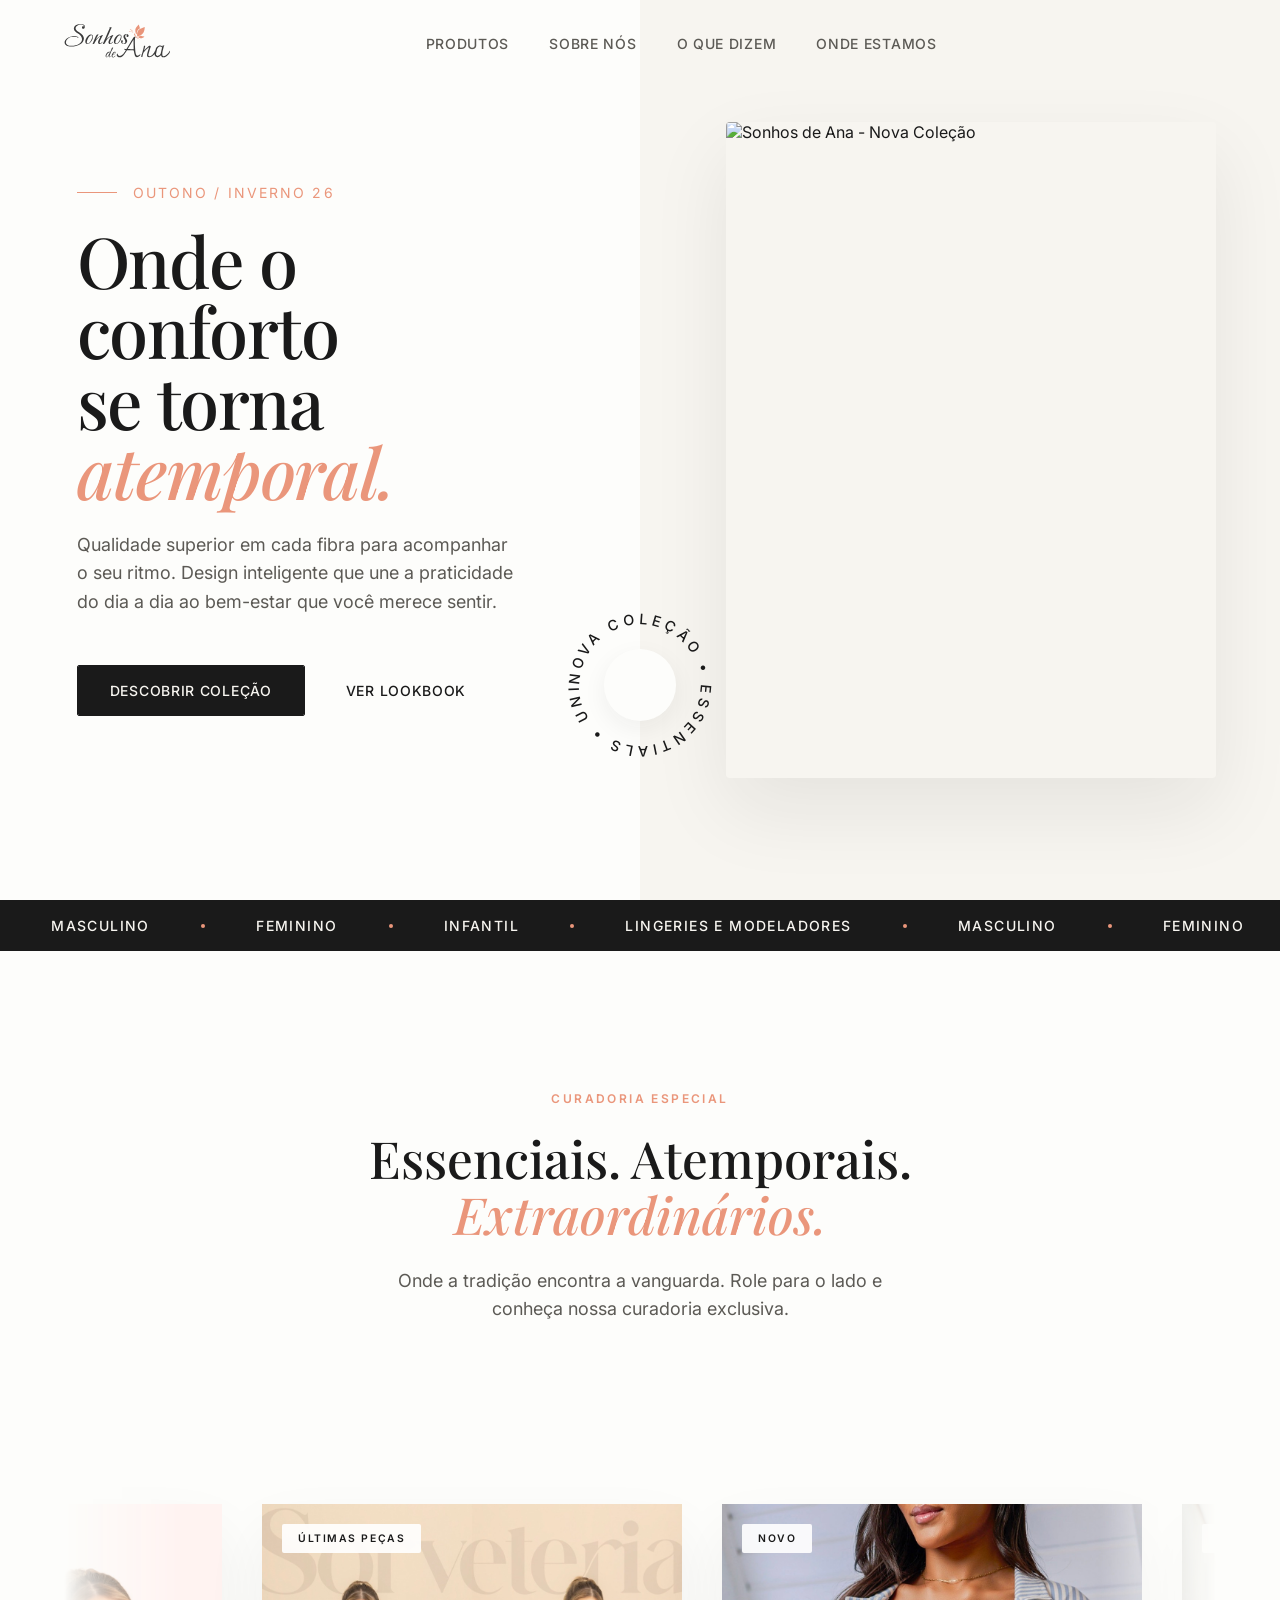
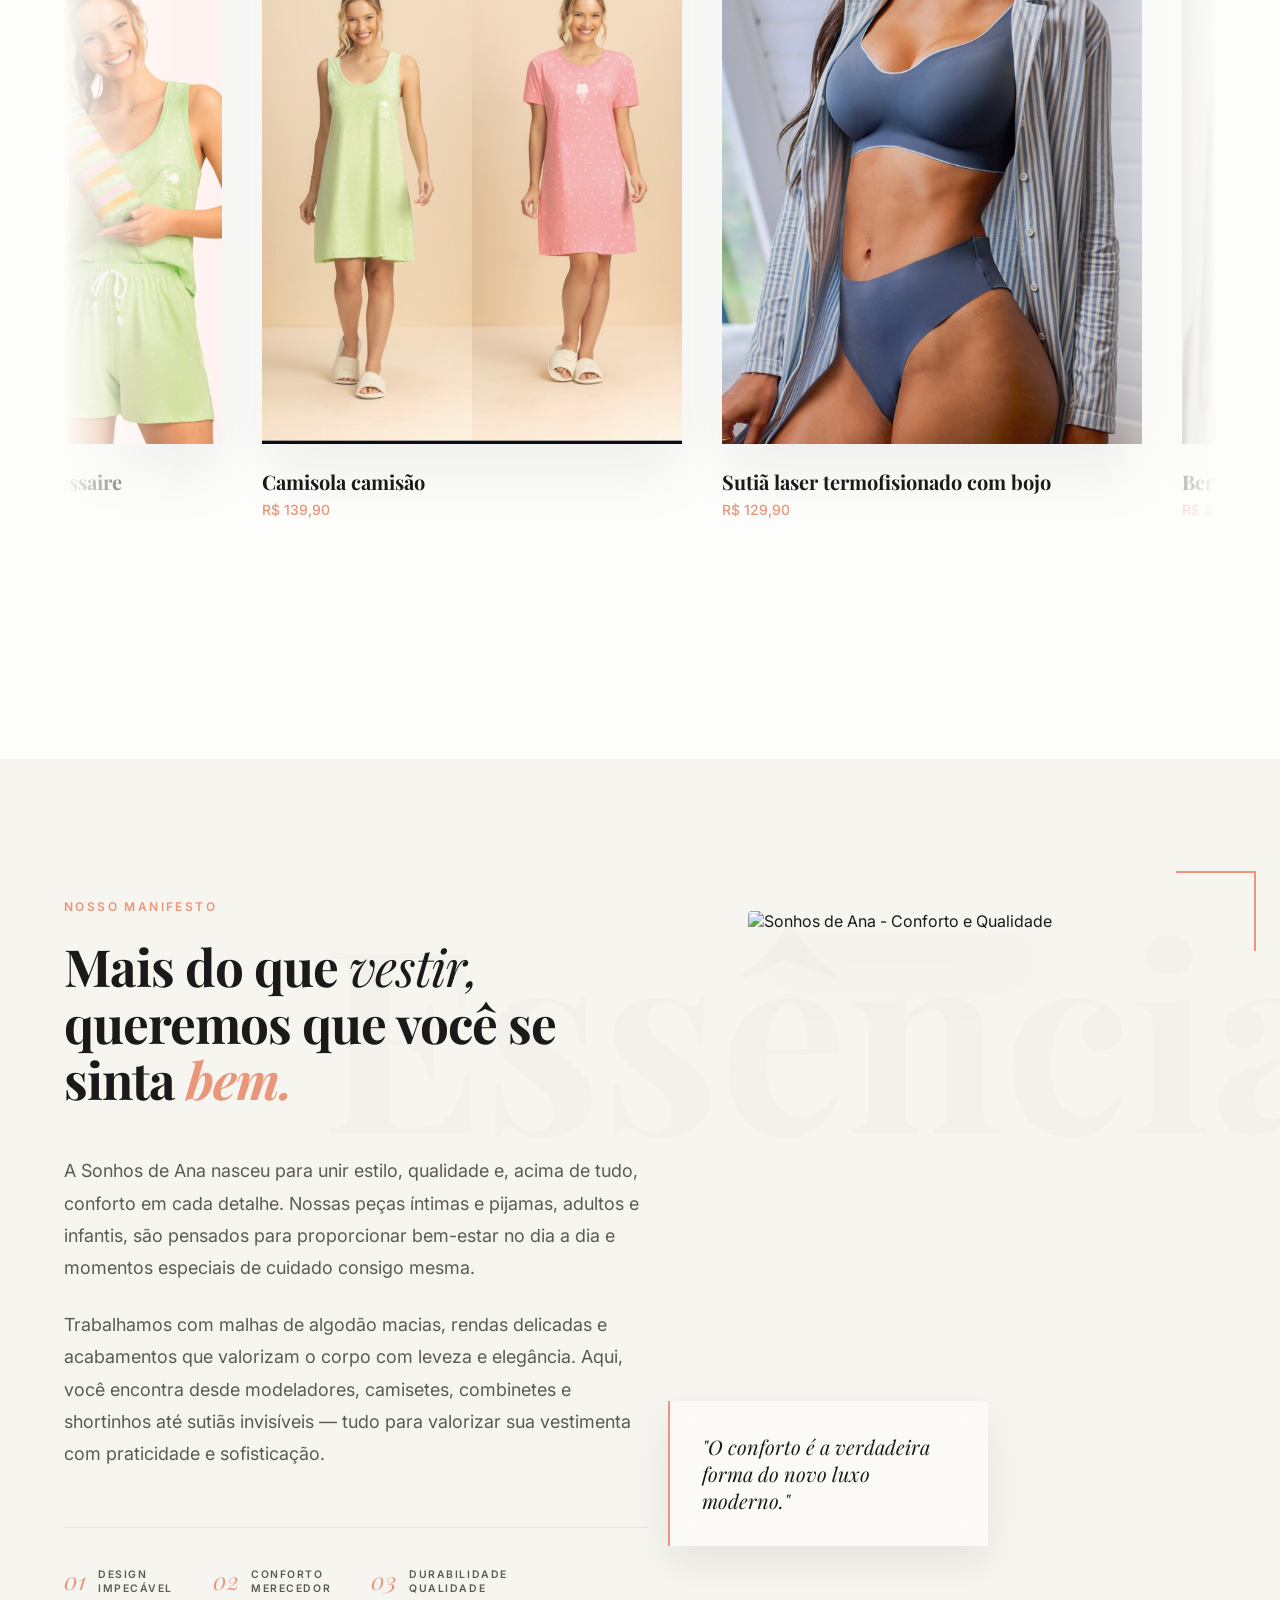
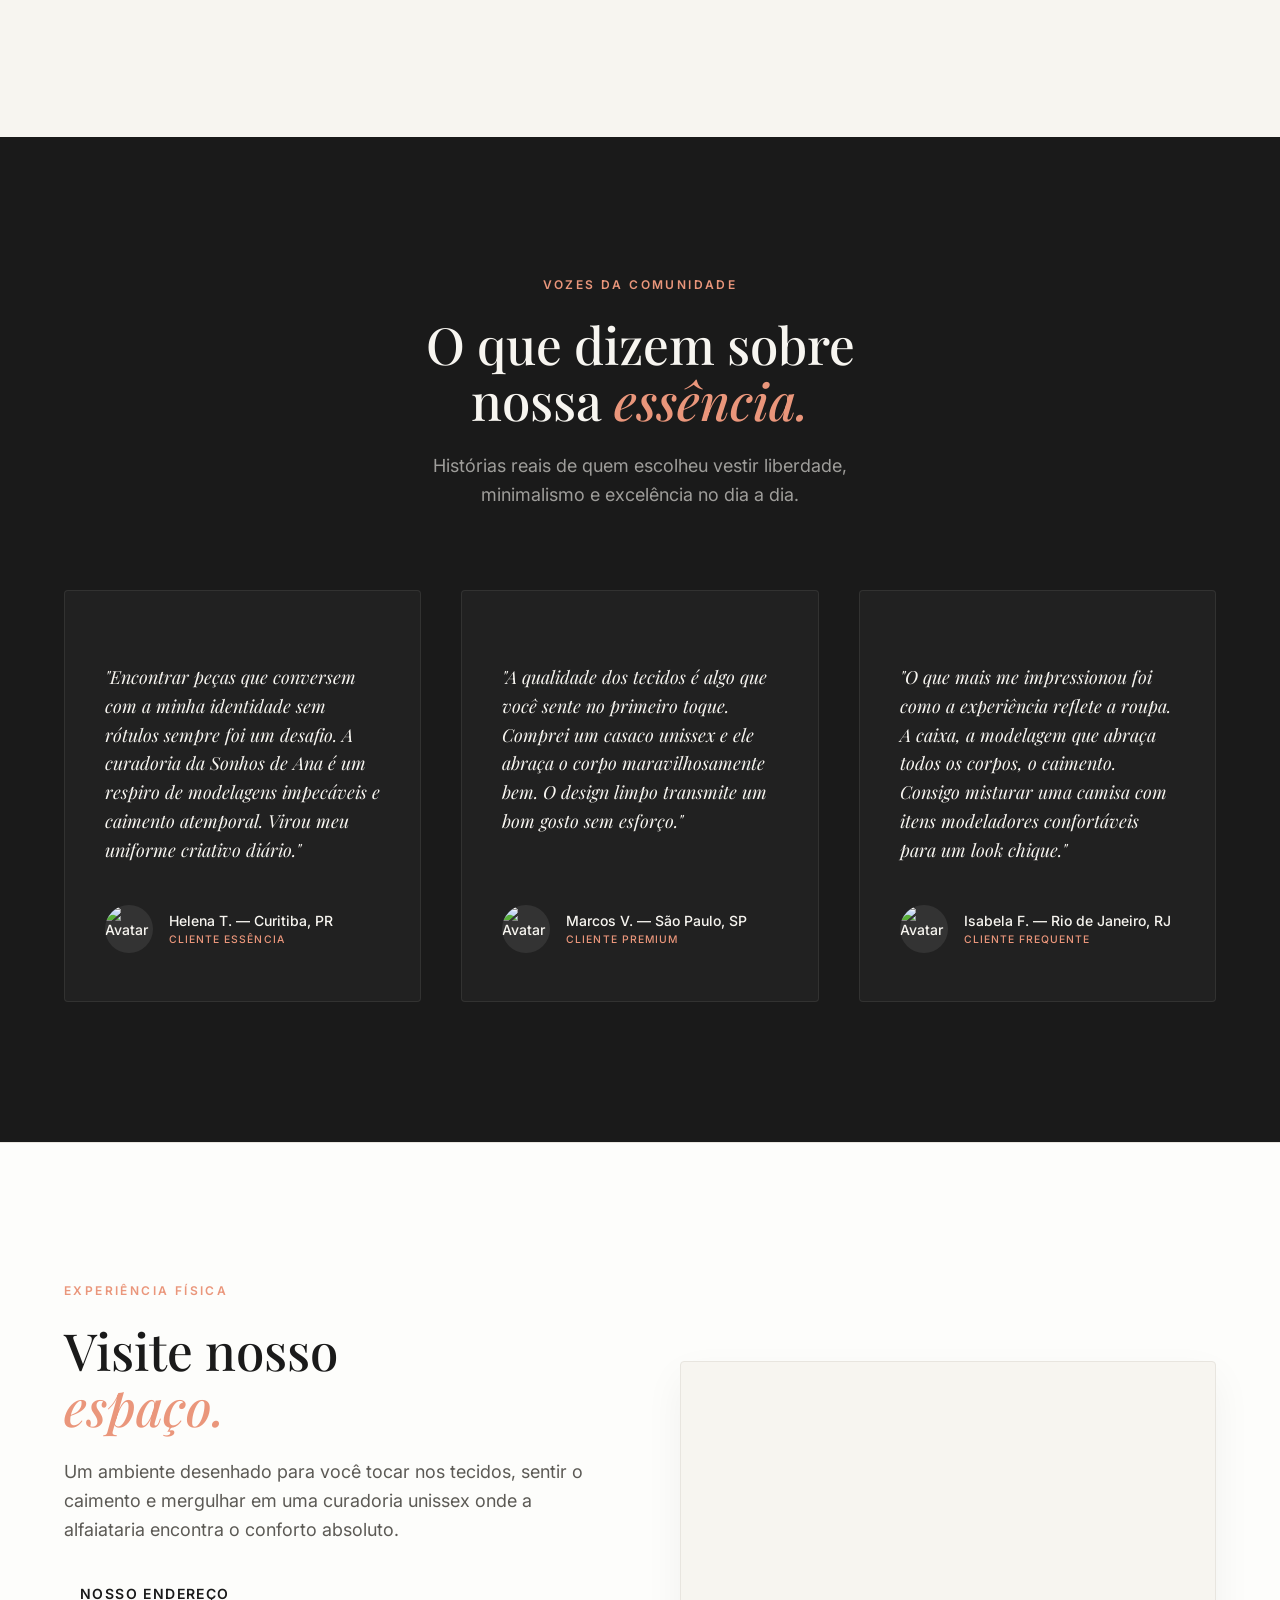
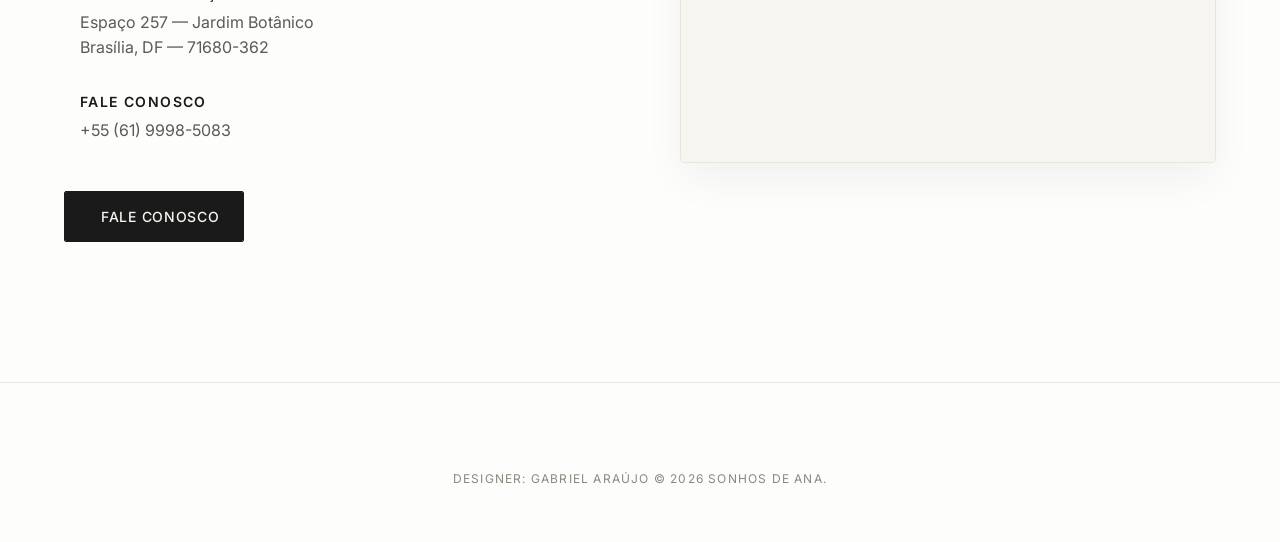
==== commit f528dc98: "Ajuste nos produtos nomes e precos." ====
--- a/index.html
+++ b/index.html
@@ -129,8 +129,8 @@
                         <img src="./assets/img/IMG_5308.PNG" alt="Peça 01" class="insta-img">
                     </div>
                     <div class="insta-info">
-                        <h3 class="insta-title">Peça Curadoria 01</h3>
-                        <span class="insta-price">Em análise</span>
+                        <h3 class="insta-title">Sutiã laser termofisionado com bojo</h3>
+                        <span class="insta-price">R$ 129,90</span>
                     </div>
                 </div>
                 <!-- Slide 2 -->
@@ -140,8 +140,8 @@
                         <img src="./assets/img/IMG_5307.PNG" alt="Peça 02" class="insta-img">
                     </div>
                     <div class="insta-info">
-                        <h3 class="insta-title">Peça Curadoria 02</h3>
-                        <span class="insta-price">Em análise</span>
+                        <h3 class="insta-title">Bermuda segunda pele</h3>
+                        <span class="insta-price">R$ 99,90</span>
                     </div>
                 </div>
                 <!-- Slide 3 -->
@@ -150,8 +150,8 @@
                         <img src="./assets/img/IMG_5306.PNG" alt="Peça 03" class="insta-img">
                     </div>
                     <div class="insta-info">
-                        <h3 class="insta-title">Peça Curadoria 03</h3>
-                        <span class="insta-price">Em análise</span>
+                        <h3 class="insta-title">Body de renda delicada</h3>
+                        <span class="insta-price">R$ 179,90</span>
                     </div>
                 </div>
                 <!-- Slide 4 -->
@@ -160,8 +160,8 @@
                         <img src="./assets/img/IMG_5305.PNG" alt="Peça 04" class="insta-img">
                     </div>
                     <div class="insta-info">
-                        <h3 class="insta-title">Peça Curadoria 04</h3>
-                        <span class="insta-price">Em análise</span>
+                        <h3 class="insta-title">Short Doll nadador com nécessaire</h3>
+                        <span class="insta-price">R$ 159,90</span>
                     </div>
                 </div>
                 <!-- Slide 5 -->
@@ -171,8 +171,8 @@
                         <img src="./assets/img/IMG_5304.PNG" alt="Peça 05" class="insta-img">
                     </div>
                     <div class="insta-info">
-                        <h3 class="insta-title">Peça Curadoria 05</h3>
-                        <span class="insta-price">Em análise</span>
+                        <h3 class="insta-title">Camisola camisão </h3>
+                        <span class="insta-price">R$ 139,90</span>
                     </div>
                 </div>
             </div>
--- a/assets/css/style.css
+++ b/assets/css/style.css
@@ -16,10 +16,10 @@
     --c-bg-secondary: #F7F5F0;
     --c-border-light: #E8E5DF;
 
-    --dur-short: 0.2s;
-    --dur-medium: 0.4s;
-    --dur-long: 0.8s;
-    --ease-out-expo: cubic-bezier(0.16, 1, 0.3, 1);
+    --dur-short: 0.3s;
+    --dur-medium: 0.6s;
+    --dur-long: 1s;
+    --ease-out-expo: cubic-bezier(0.22, 1, 0.36, 1);
     
     --transition-smooth: all var(--dur-medium) var(--ease-out-expo);
     --transition-slow: all var(--dur-long) var(--ease-out-expo);
@@ -28,6 +28,17 @@
 html { scroll-behavior: smooth; }
 
 * { margin: 0; padding: 0; box-sizing: border-box; }
+
+/* Textura Global Noise */
+body::before {
+    content: "";
+    position: fixed;
+    top: 0; left: 0; width: 100%; height: 100%;
+    background-image: url("data:image/svg+xml,%3Csvg viewBox='0 0 200 200' xmlns='http://www.w3.org/2000/svg'%3%3Cfilter id='noiseFilter'%3%3CfeTurbulence type='fractalNoise' baseFrequency='0.65' numOctaves='3' stitchTiles='stitch'/%3E%3C/filter%3E%3Crect width='100%25' height='100%25' filter='url(%23noiseFilter)'/%3E%3C/svg%3E");
+    opacity: 0.04;
+    z-index: 9999;
+    pointer-events: none;
+}
 
 body { 
     font-family: var(--font-secondary); 
@@ -186,9 +197,10 @@
 .btn-primary { background: transparent; color: var(--c-text-invert); border: 1px solid var(--c-brand-dark); z-index: 1; }
 .btn-primary::after { content: ''; position: absolute; inset: 0; background: var(--c-brand-dark); z-index: -2; transition: border-color var(--dur-medium); }
 .btn-primary::before { content: ''; position: absolute; inset: 0; background: var(--c-brand-accent); transform: translateX(-101%); transition: transform var(--dur-medium) var(--ease-out-expo); z-index: -1; transform-origin: left; }
-.btn-primary:hover { border-color: var(--c-brand-accent); }
+.btn-primary:hover { border-color: var(--c-brand-accent); transform: translateY(-2px) scale(1.02); box-shadow: 0 10px 30px rgba(26,26,26,0.1); }
 .btn-primary:hover::before { transform: translateX(0); }
-.btn-ghost { background: transparent; color: var(--c-brand-dark); border: 1px solid transparent; padding: 16px 24px; }
+.btn-ghost { background: transparent; color: var(--c-brand-dark); border: 1px solid transparent; padding: 16px 24px; transition: var(--transition-smooth); }
+.btn-ghost:hover { transform: translateY(-2px); }
 .btn-ghost::after {
     content: ''; position: absolute; bottom: 12px; left: 24px; right: 24px; height: 1px;
     background: currentColor; transform: scaleX(0); transform-origin: right; transition: transform var(--dur-medium) ease;
@@ -351,7 +363,7 @@
 .display-heading { font-family: var(--font-primary); font-size: clamp(2.5rem, 4vw, 4rem); line-height: 1.1; color: var(--c-brand-dark); margin-bottom: 24px; font-weight: 500; }
 .display-heading span { font-style: italic; color: var(--c-brand-accent); }
 /* === INSTAGRAM STYLE SLIDER === */
-.insta-slider-container { width: 100%; position: relative; padding: 60px 0; }
+.insta-slider-container { width: 100%; position: relative; padding: 60px 0; -webkit-mask-image: linear-gradient(to right, transparent, black 10%, black 90%, transparent); mask-image: linear-gradient(to right, transparent, black 10%, black 90%, transparent); }
 .insta-slider { display: flex; overflow-x: auto; scroll-snap-type: x mandatory; scroll-behavior: smooth; gap: 40px; padding: 40px 10vw; -ms-overflow-style: none; scrollbar-width: none; }
 .insta-slider::-webkit-scrollbar { display: none; }
 
@@ -466,7 +478,7 @@
 .manifesto-visual img { width: 100%; height: 100%; object-fit: cover; border-radius: 4px; box-shadow: 0 40px 80px rgba(26,26,26,0.06); }
 .visual-accent-line { position: absolute; top: -40px; right: -40px; width: 80px; height: 80px; border-top: 2px solid var(--c-brand-accent); border-right: 2px solid var(--c-brand-accent); }
 
-.floating-quote { position: absolute; bottom: 40px; left: -80px; background: var(--c-bg-primary); padding: 32px; width: 320px; font-family: var(--font-primary); font-size: 1.25rem; font-style: italic; color: var(--c-brand-dark); box-shadow: 0 16px 40px rgba(26,26,26,0.05); border-left: 2px solid var(--c-brand-accent); }
+.floating-quote { position: absolute; bottom: 40px; left: -80px; background: rgba(253, 253, 251, 0.7); backdrop-filter: blur(12px); -webkit-backdrop-filter: blur(12px); padding: 32px; width: 320px; font-family: var(--font-primary); font-size: 1.25rem; font-style: italic; color: var(--c-brand-dark); box-shadow: 0 16px 40px rgba(26,26,26,0.08); border-left: 2px solid var(--c-brand-accent); z-index: 10; }
 
 .bg-watermark { position: absolute; top: 10%; right: -5%; font-family: var(--font-primary); font-size: 20vw; font-weight: 700; color: rgba(26,26,26,0.02); z-index: 1; pointer-events: none; user-select: none; white-space: nowrap; }
 
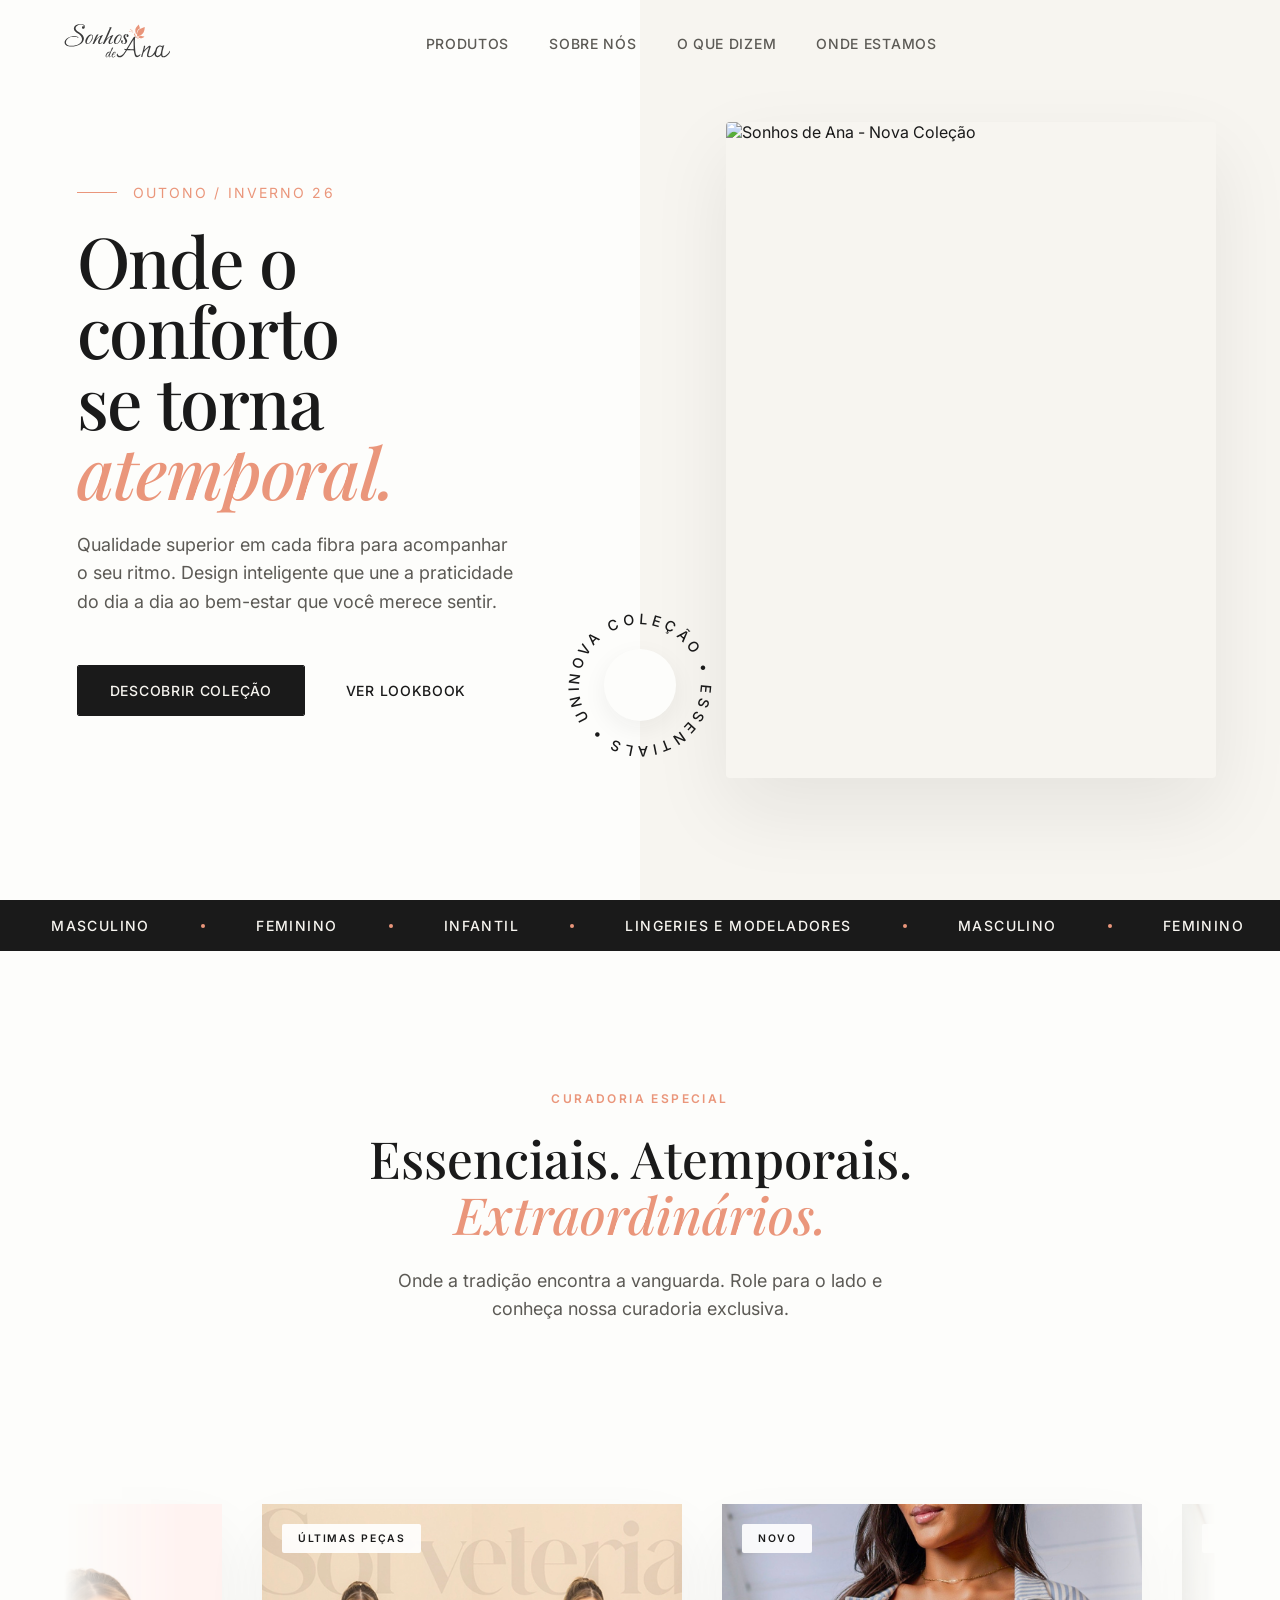
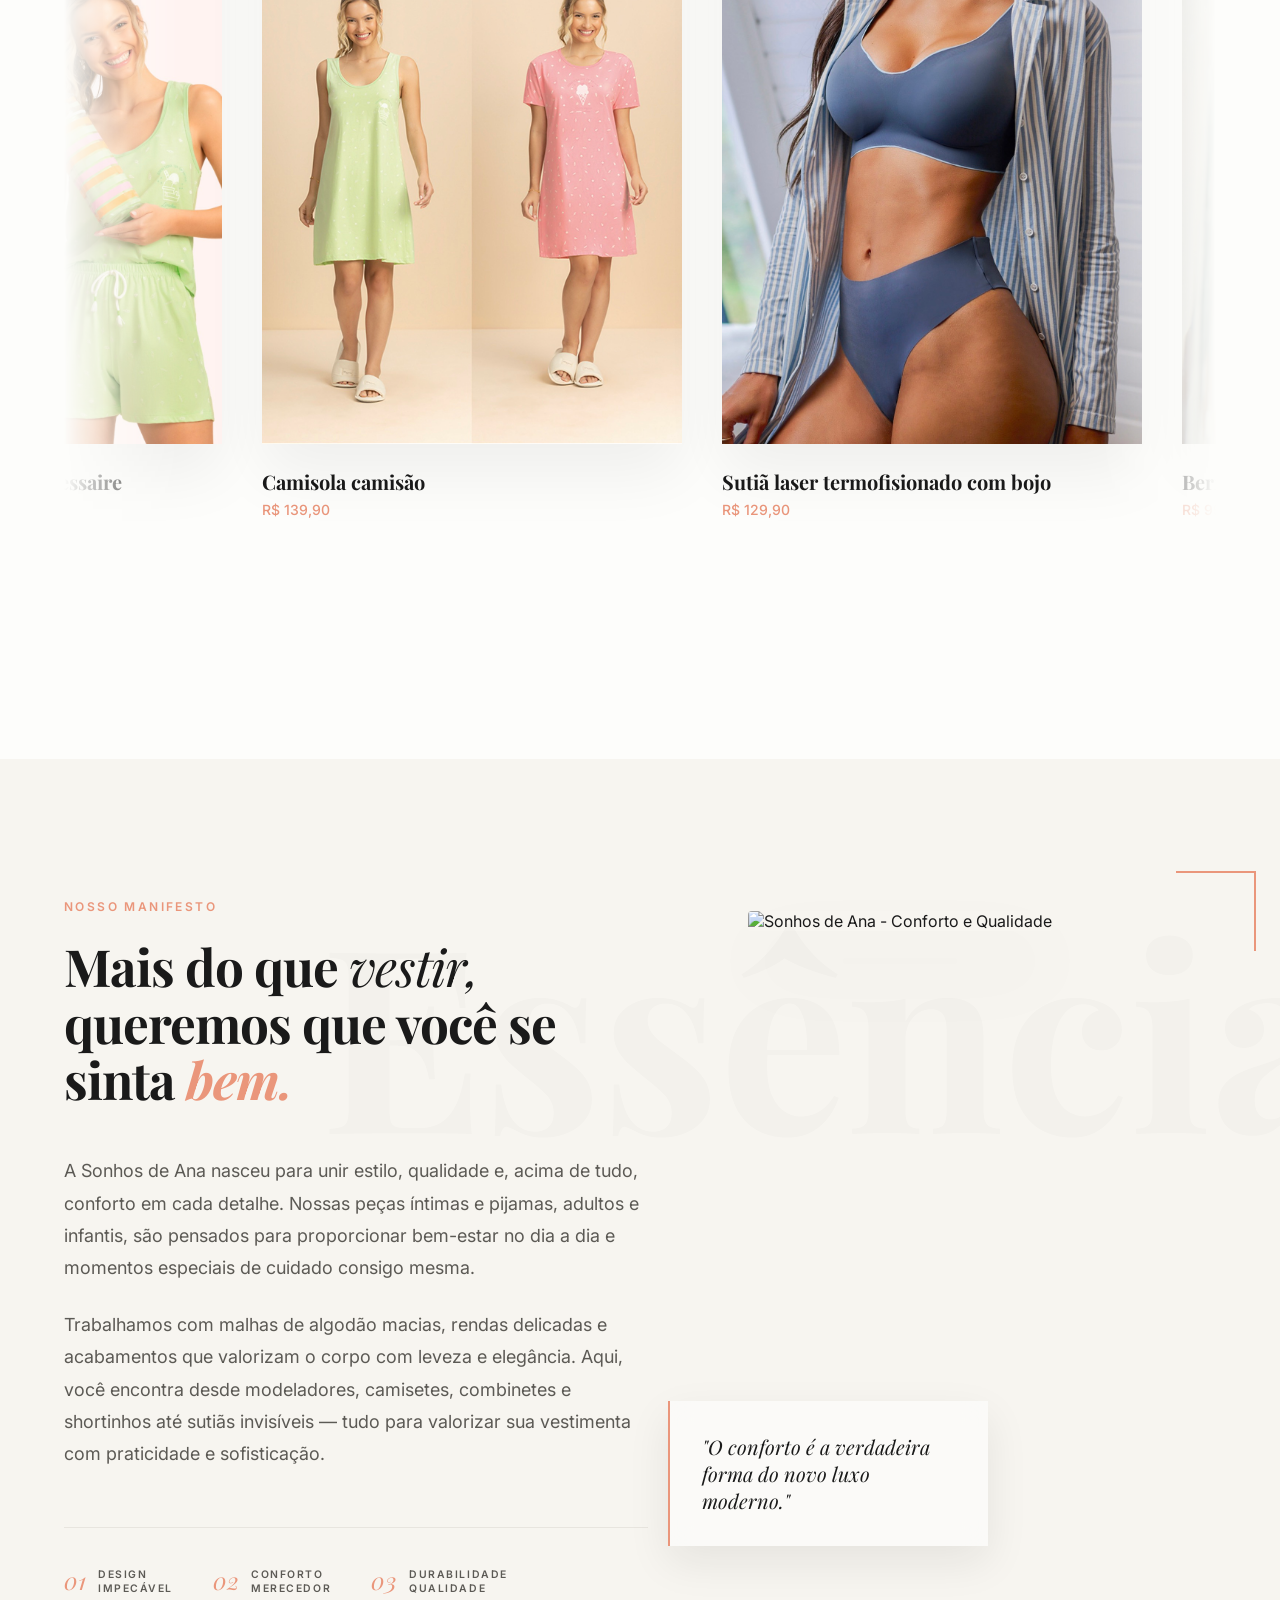
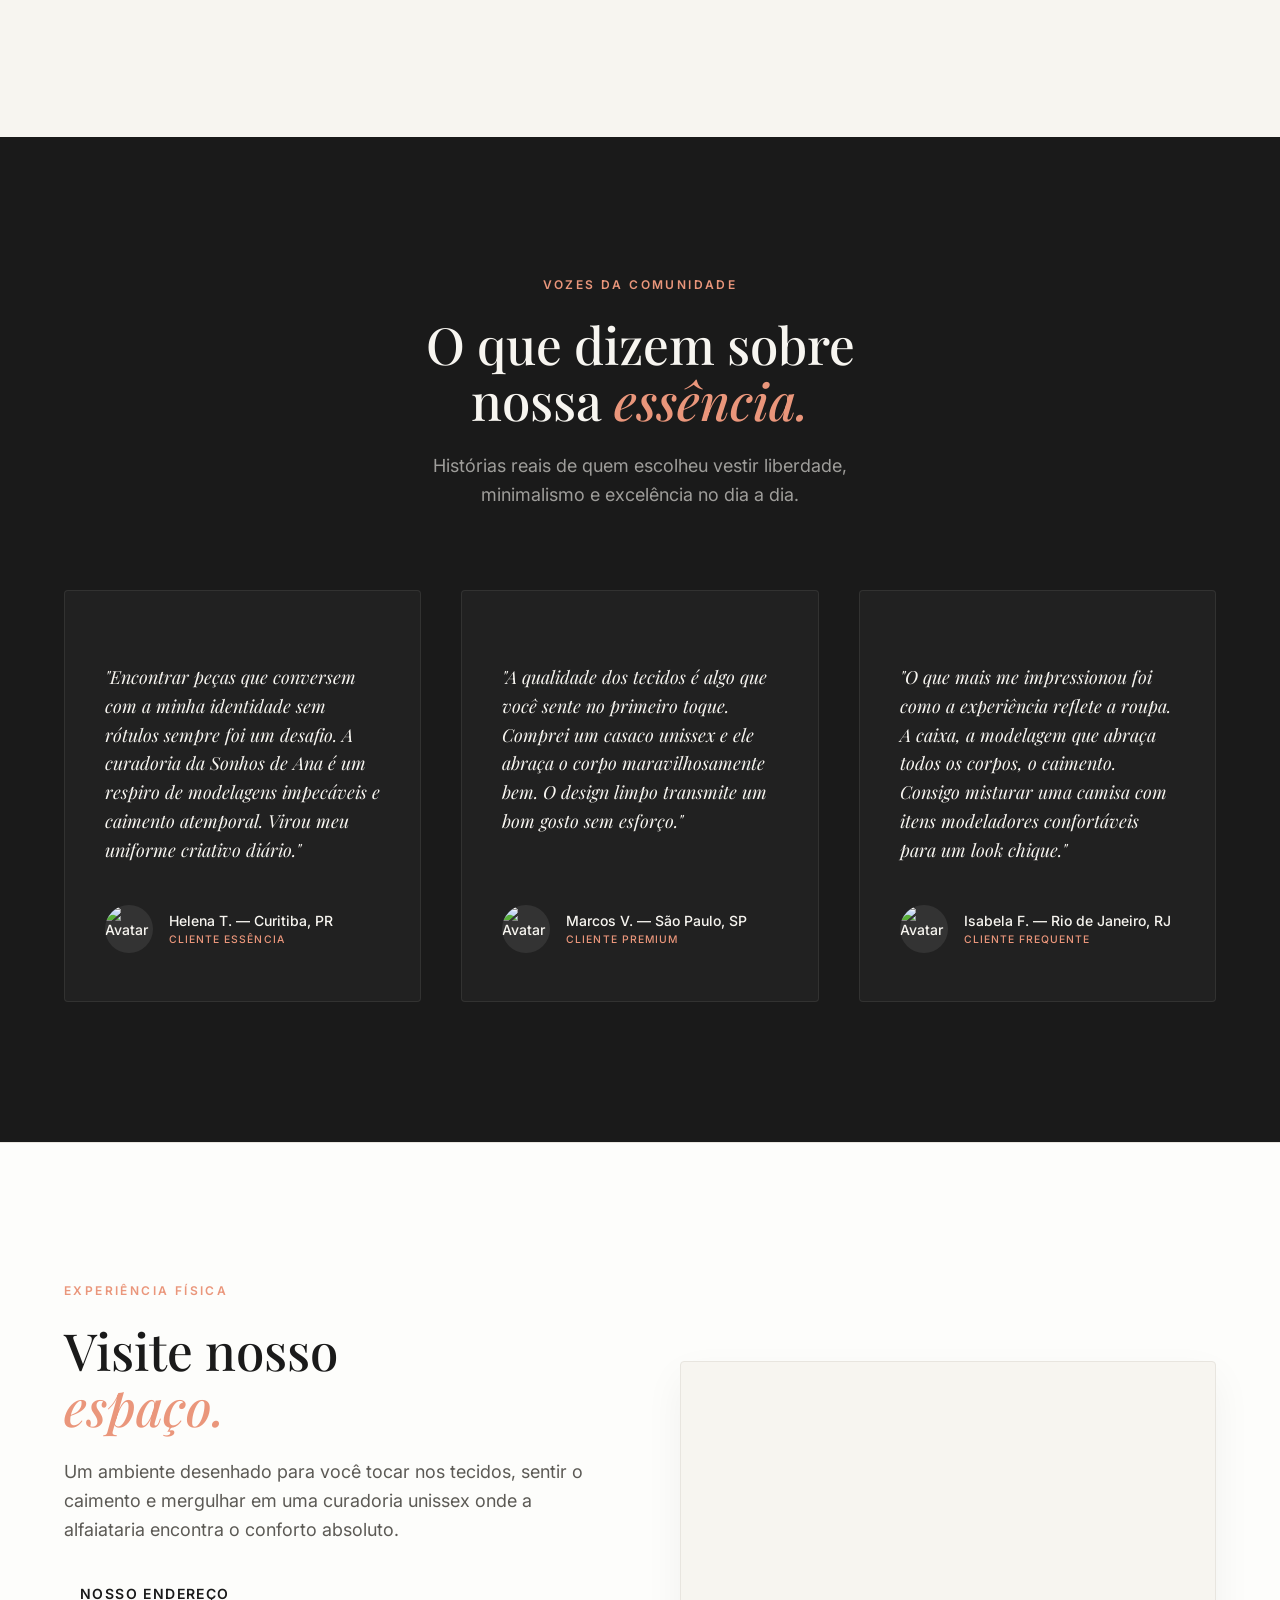
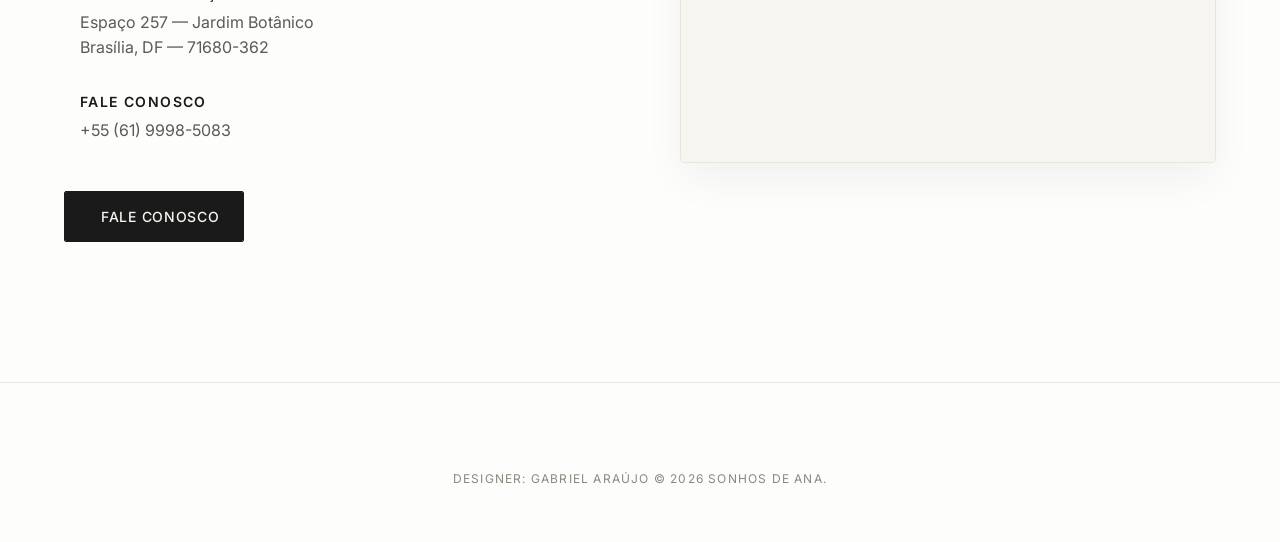
==== commit c367368b: "troca de imagem camisão" ====
--- a/index.html
+++ b/index.html
@@ -168,7 +168,7 @@
                 <div class="insta-slide">
                     <div class="insta-card">
                         <span class="insta-badge">Últimas Peças</span>
-                        <img src="./assets/img/IMG_5304.PNG" alt="Peça 05" class="insta-img">
+                        <img src="./assets/img/camisao.png" alt="Peça 05" class="insta-img">
                     </div>
                     <div class="insta-info">
                         <h3 class="insta-title">Camisola camisão </h3>
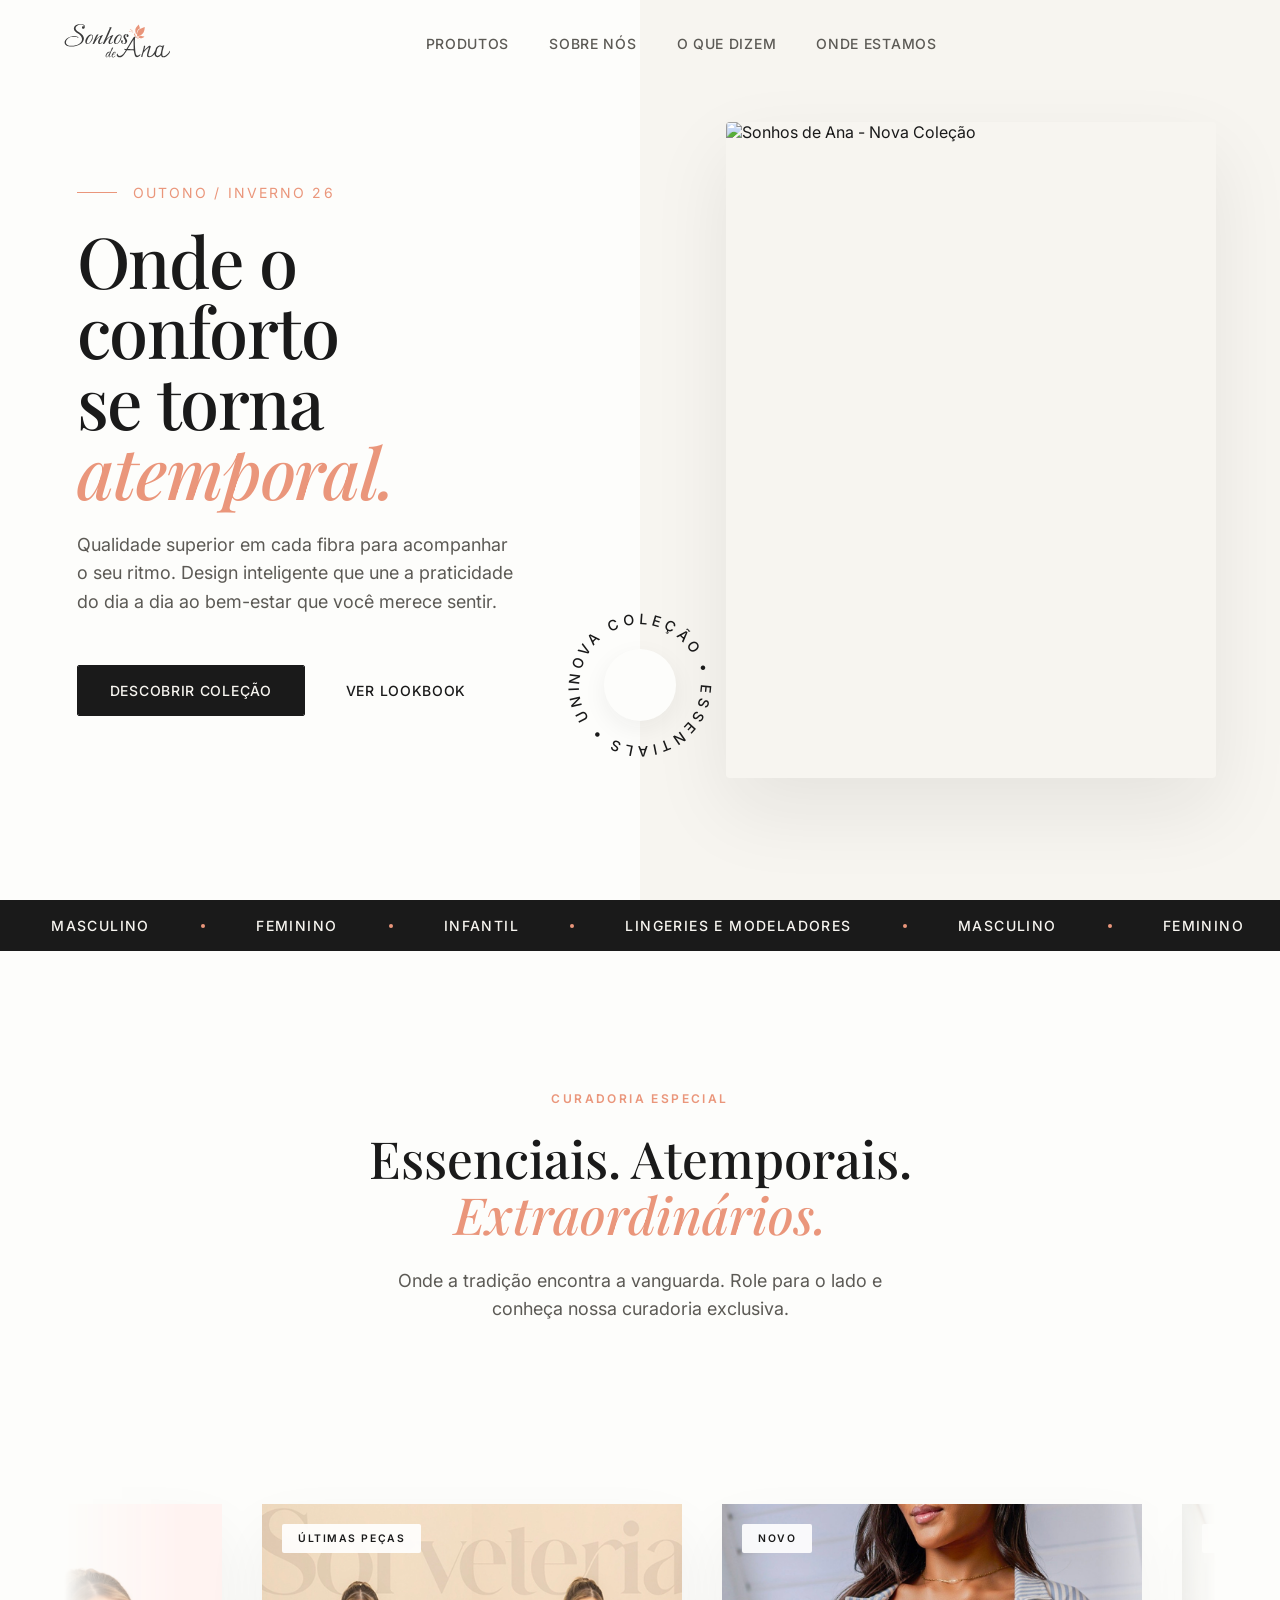
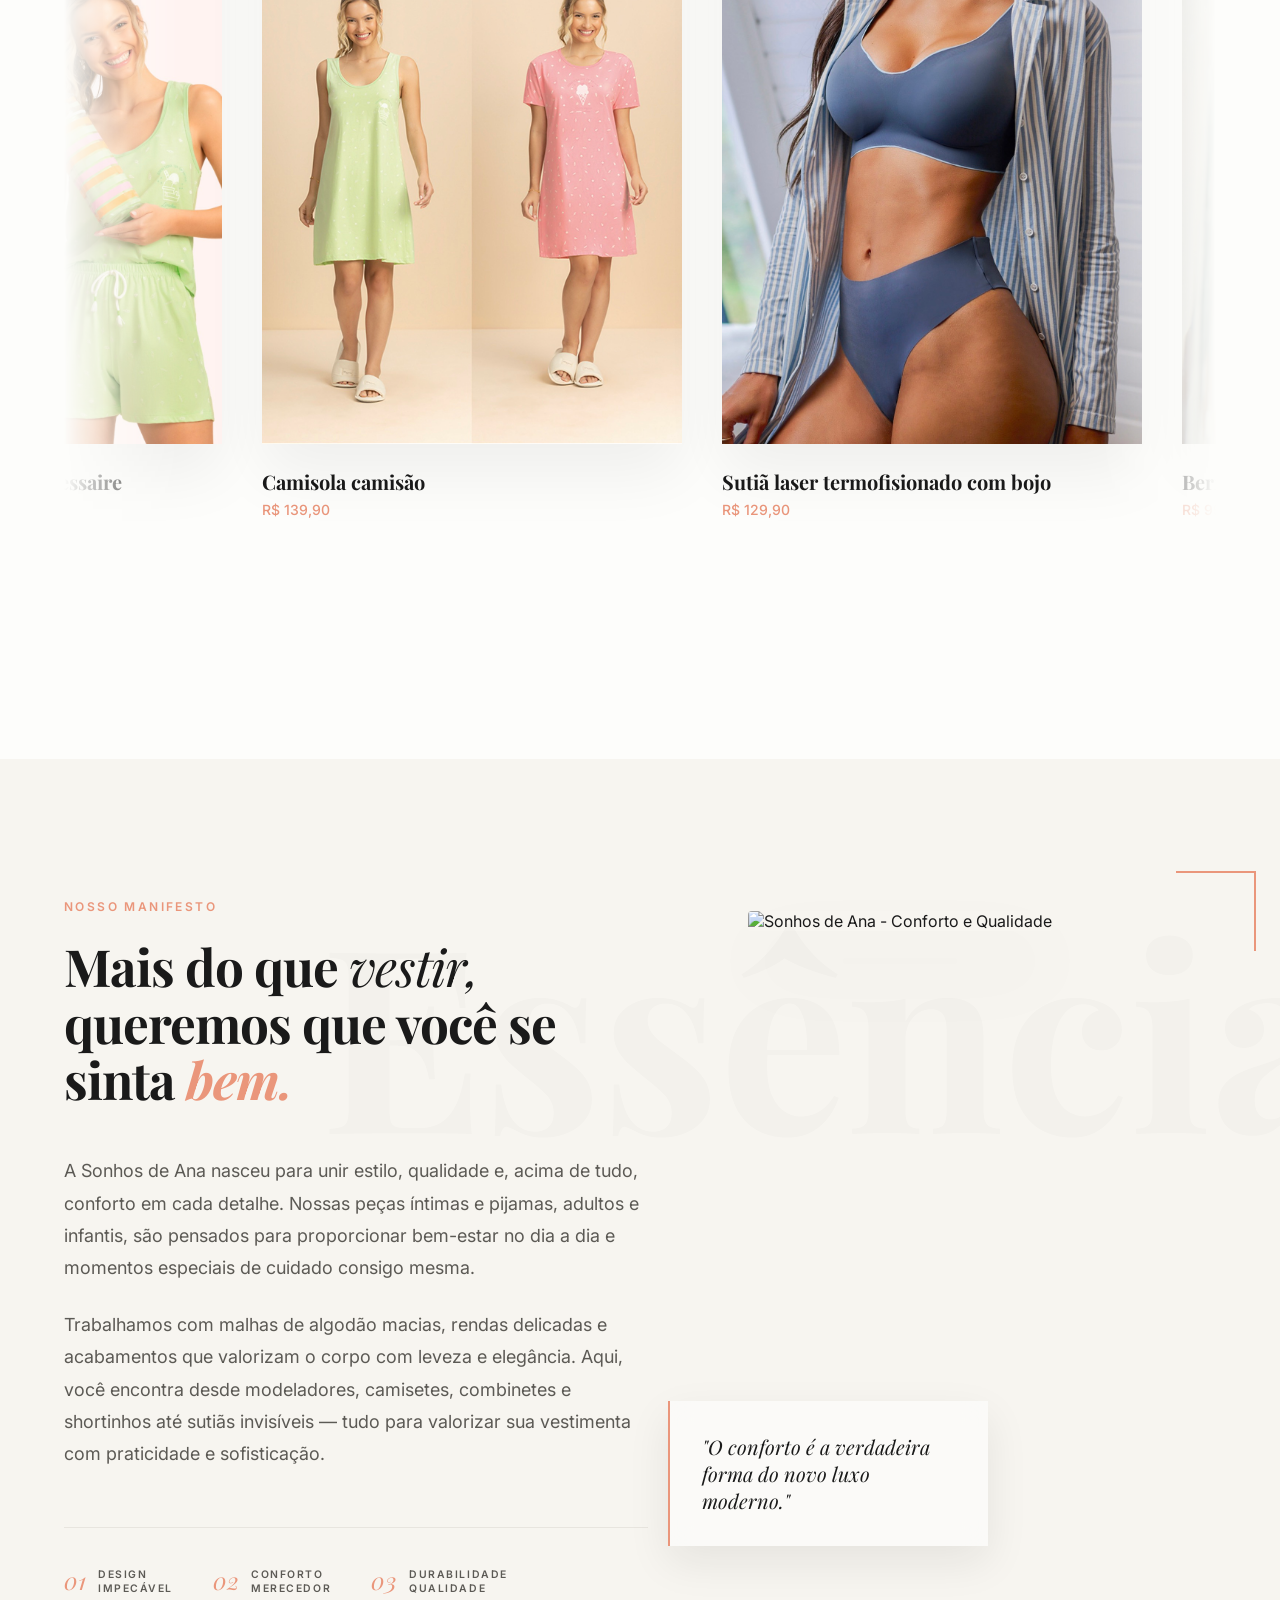
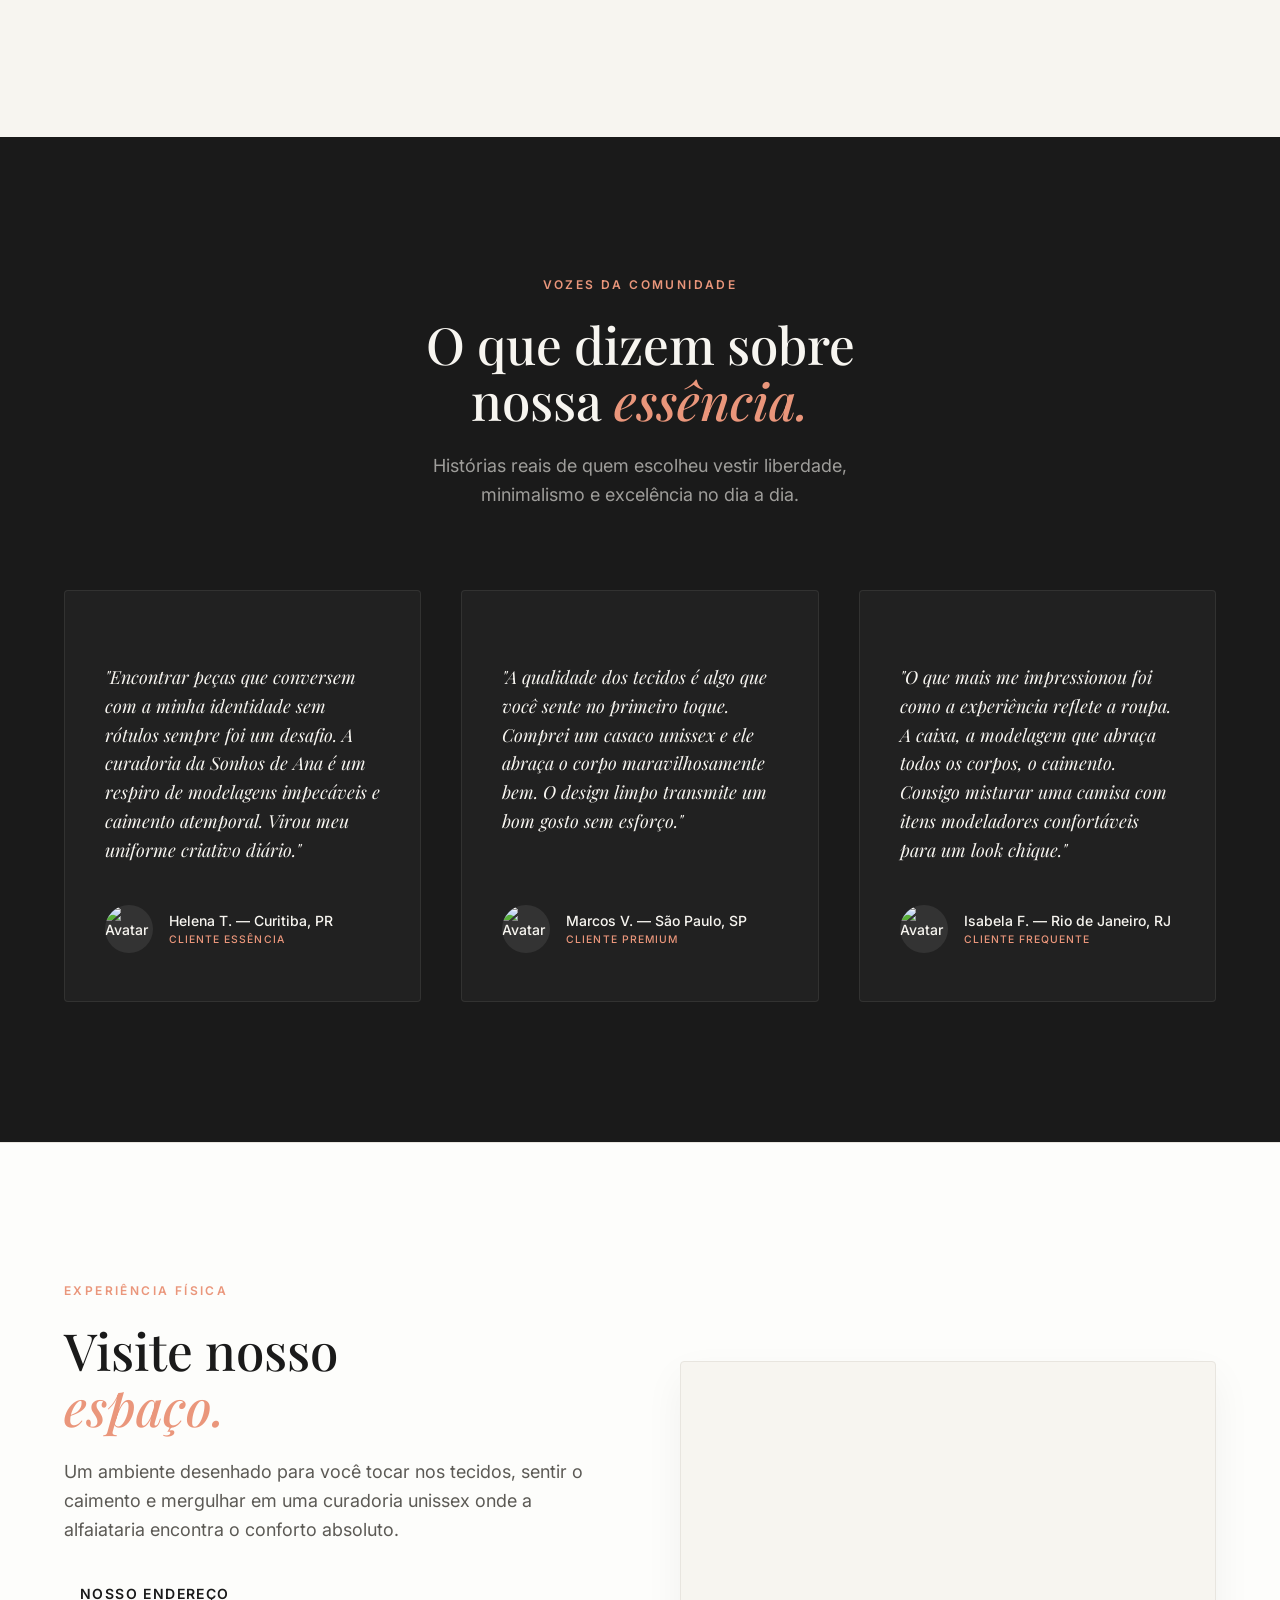
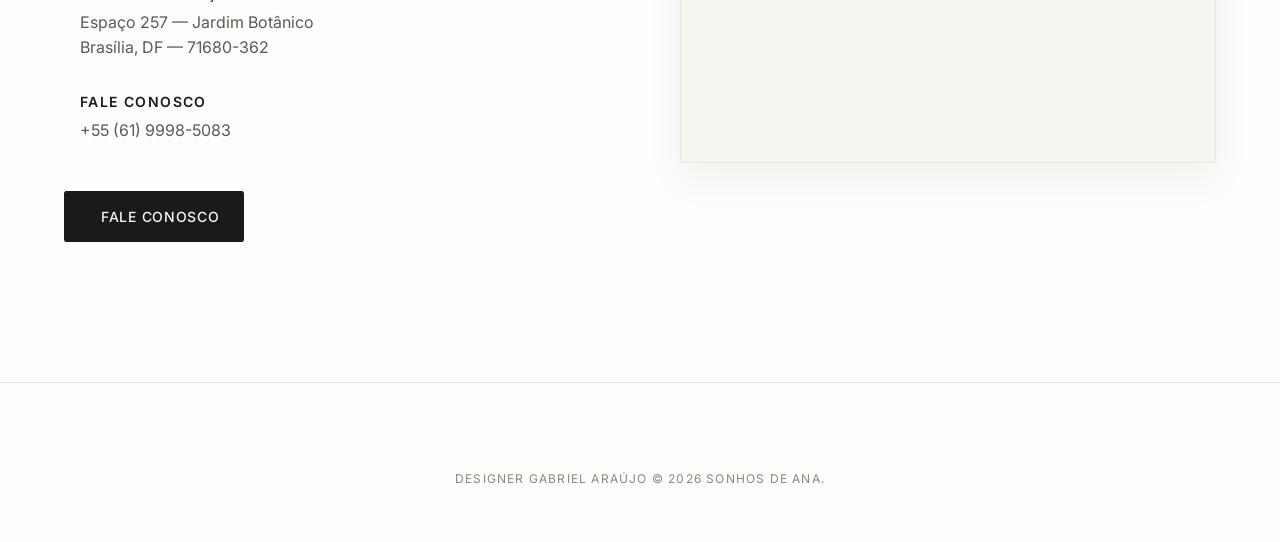
==== commit 862bc9d6: "tirei os dois pontos do designer" ====
--- a/index.html
+++ b/index.html
@@ -357,7 +357,7 @@
                 style="font-size: 28px; color: var(--c-text-primary); transition: color var(--dur-short), transform var(--dur-short); display: inline-flex; text-decoration: none;"><i
                     class="ph ph-whatsapp-logo"></i></a>
         </div>
-        <p>Designer: Gabriel Araújo &copy; 2026 Sonhos de Ana.</p>
+        <p>Designer Gabriel Araújo &copy; 2026 Sonhos de Ana.</p>
     </footer>
 
     <!-- Scripts -->
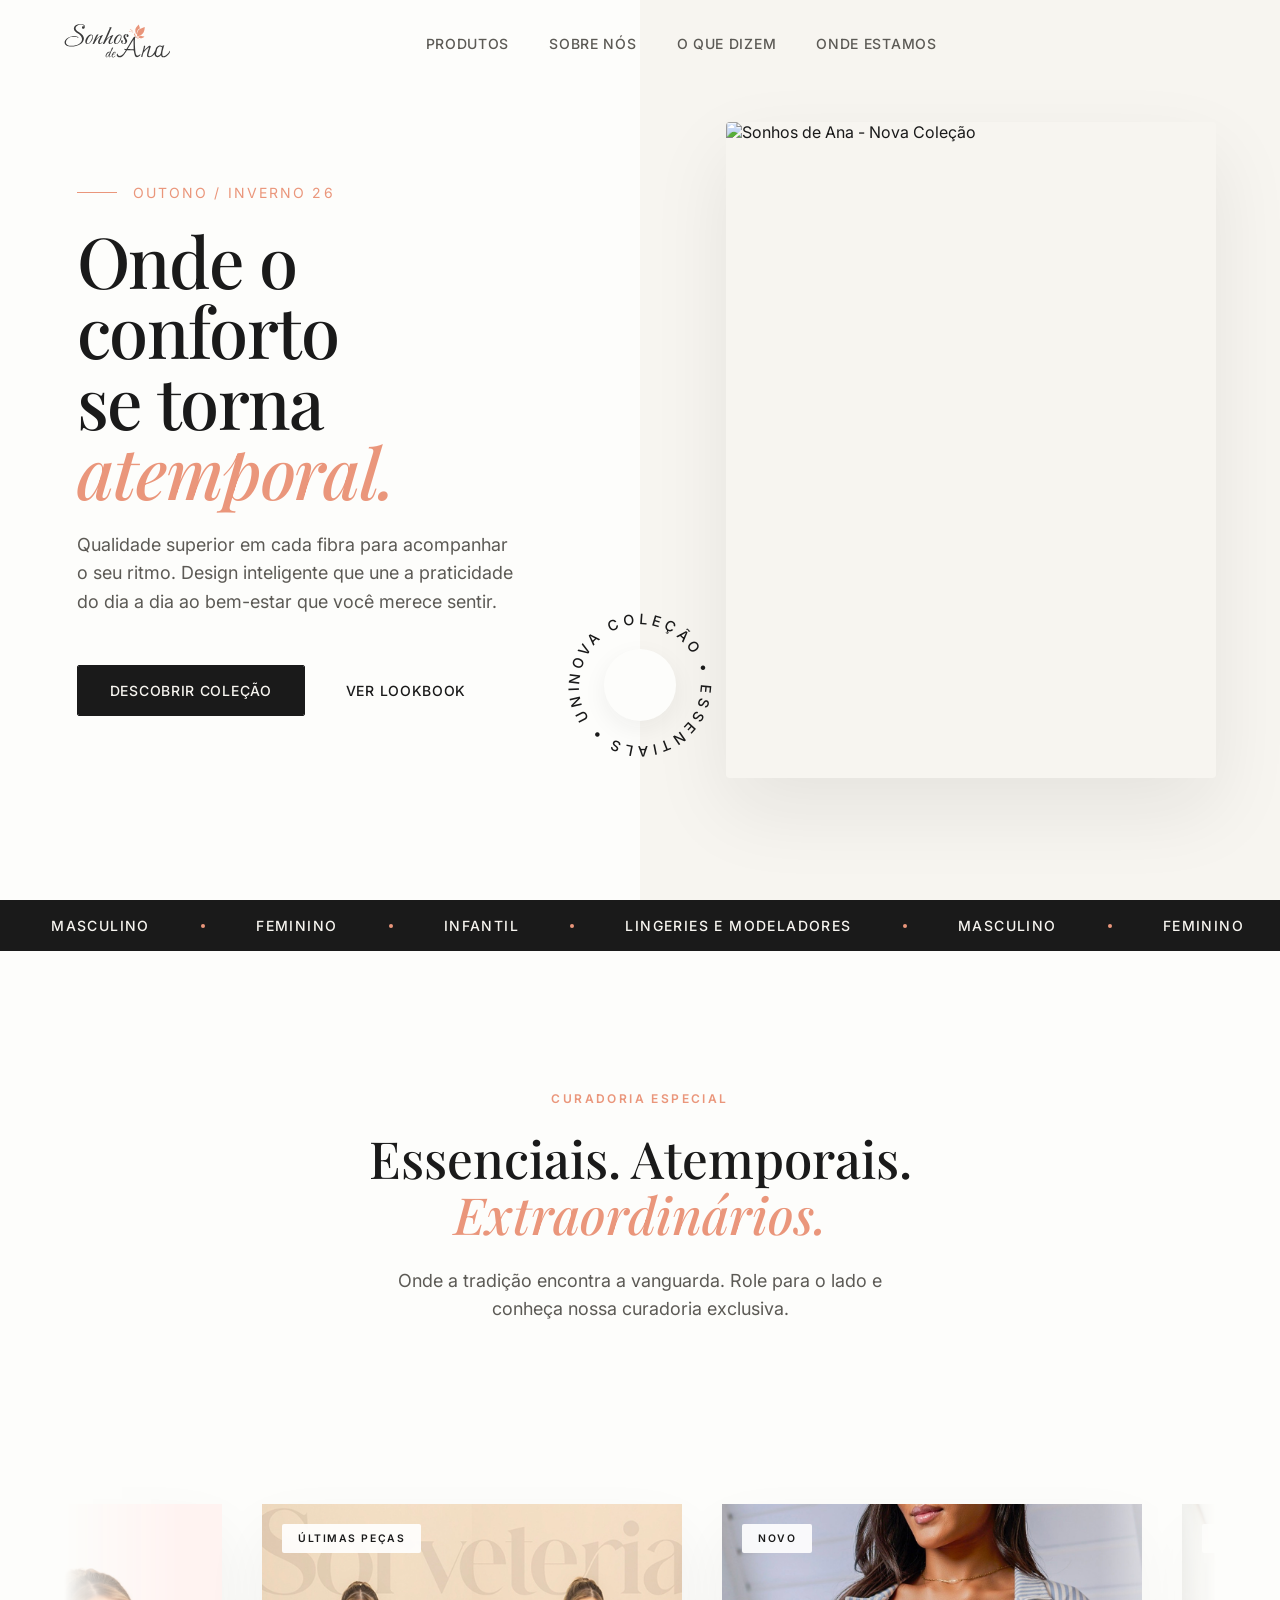
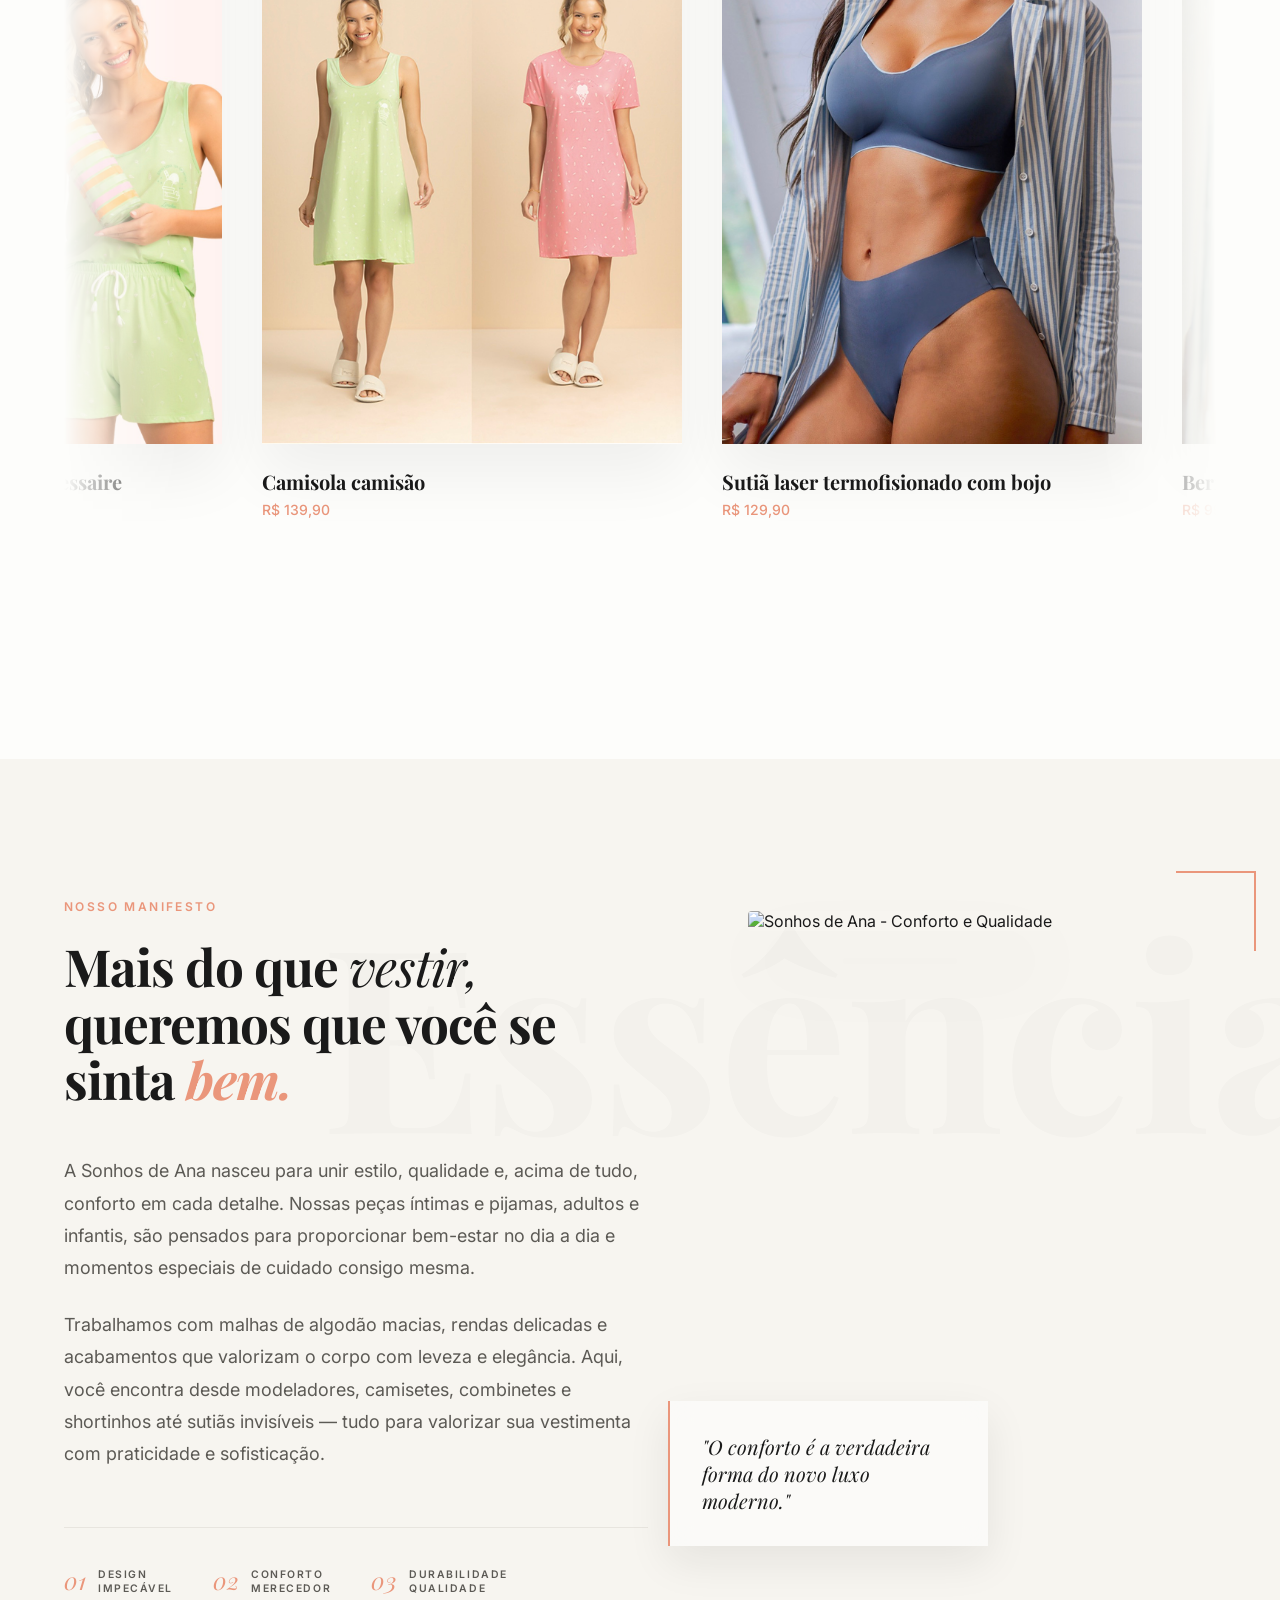
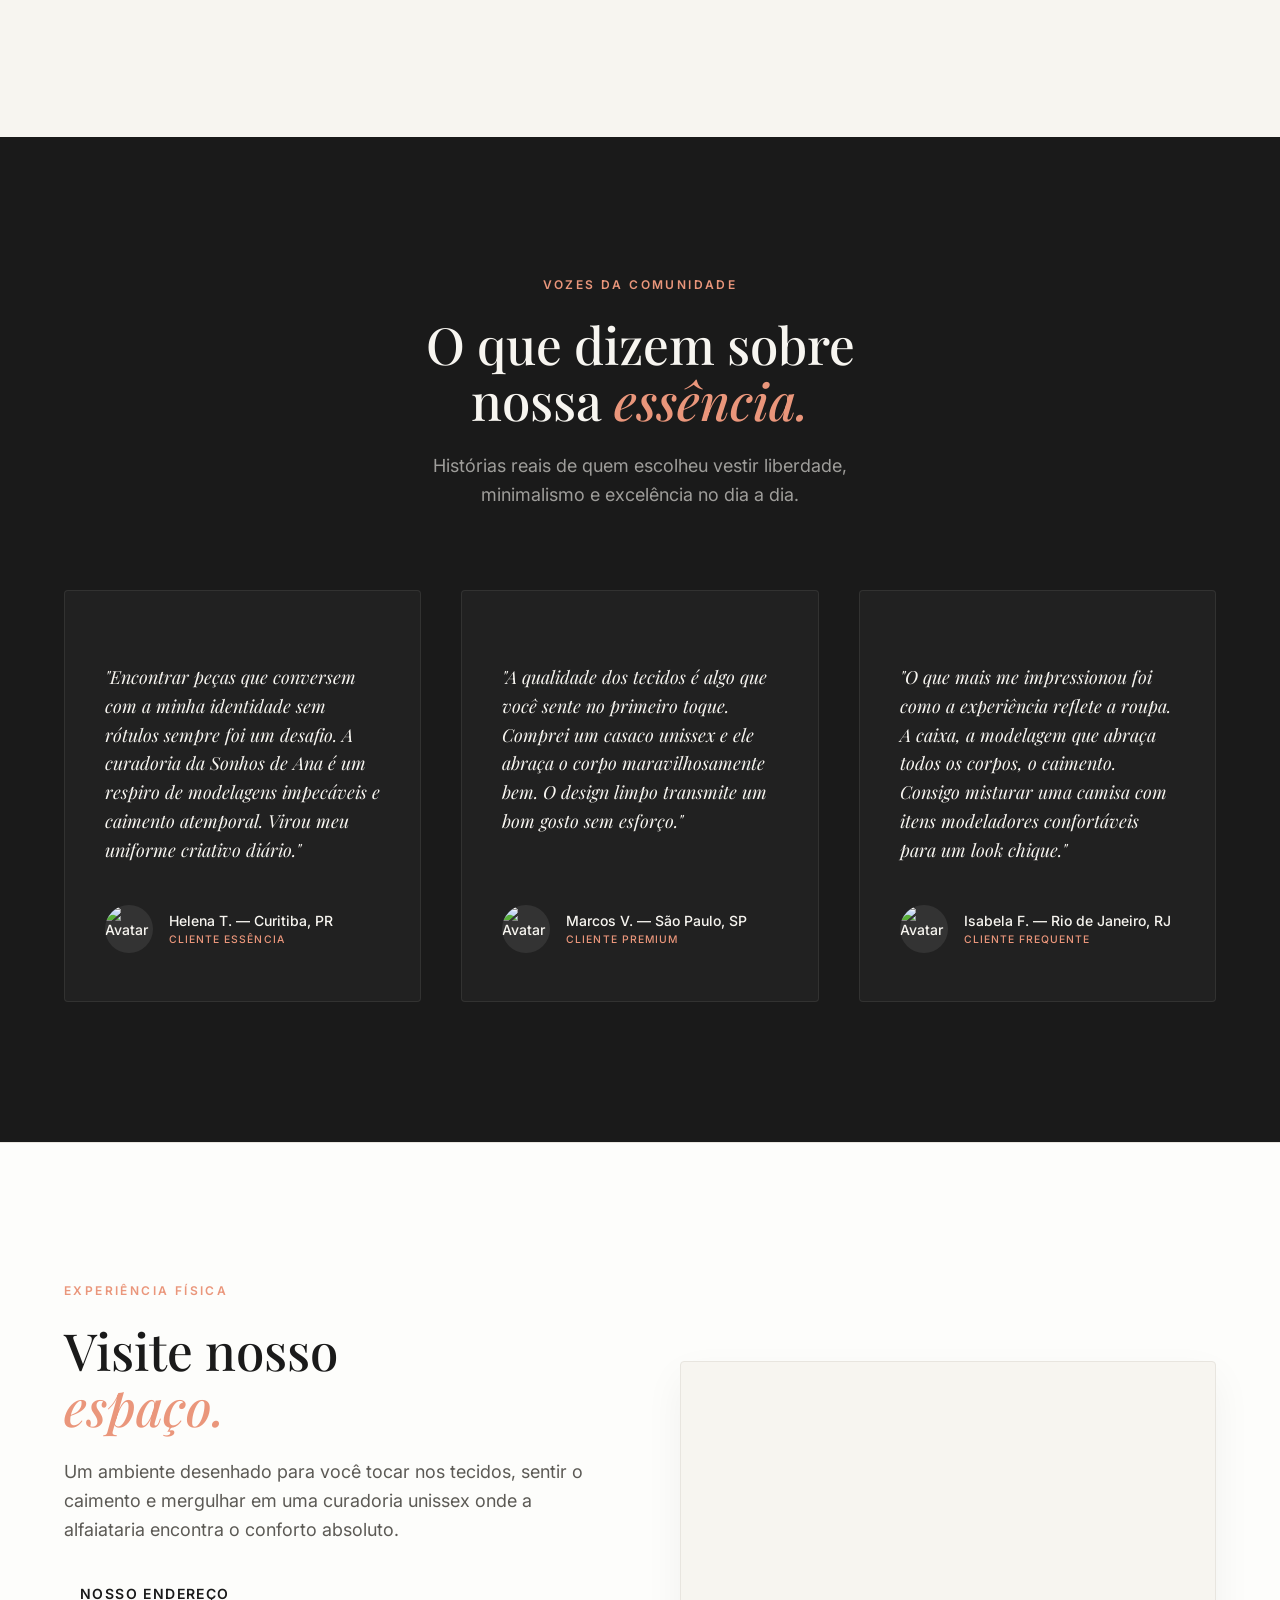
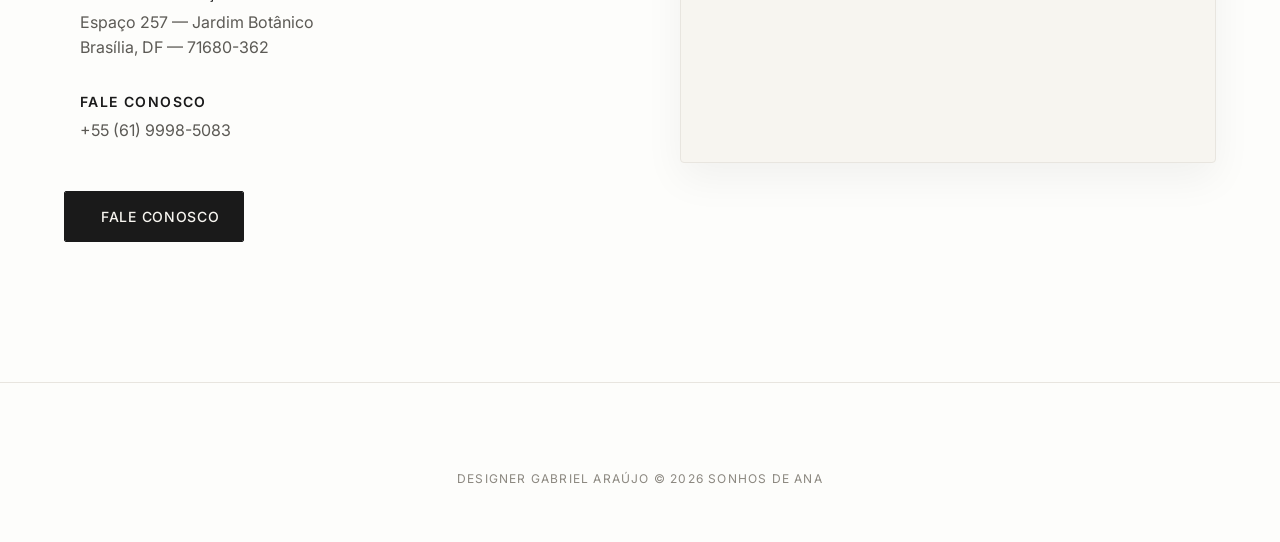
==== commit 11ec5e27: "ponto" ====
--- a/index.html
+++ b/index.html
@@ -357,7 +357,7 @@
                 style="font-size: 28px; color: var(--c-text-primary); transition: color var(--dur-short), transform var(--dur-short); display: inline-flex; text-decoration: none;"><i
                     class="ph ph-whatsapp-logo"></i></a>
         </div>
-        <p>Designer Gabriel Araújo &copy; 2026 Sonhos de Ana.</p>
+        <p>Designer Gabriel Araújo &copy; 2026 Sonhos de Ana</p>
     </footer>
 
     <!-- Scripts -->
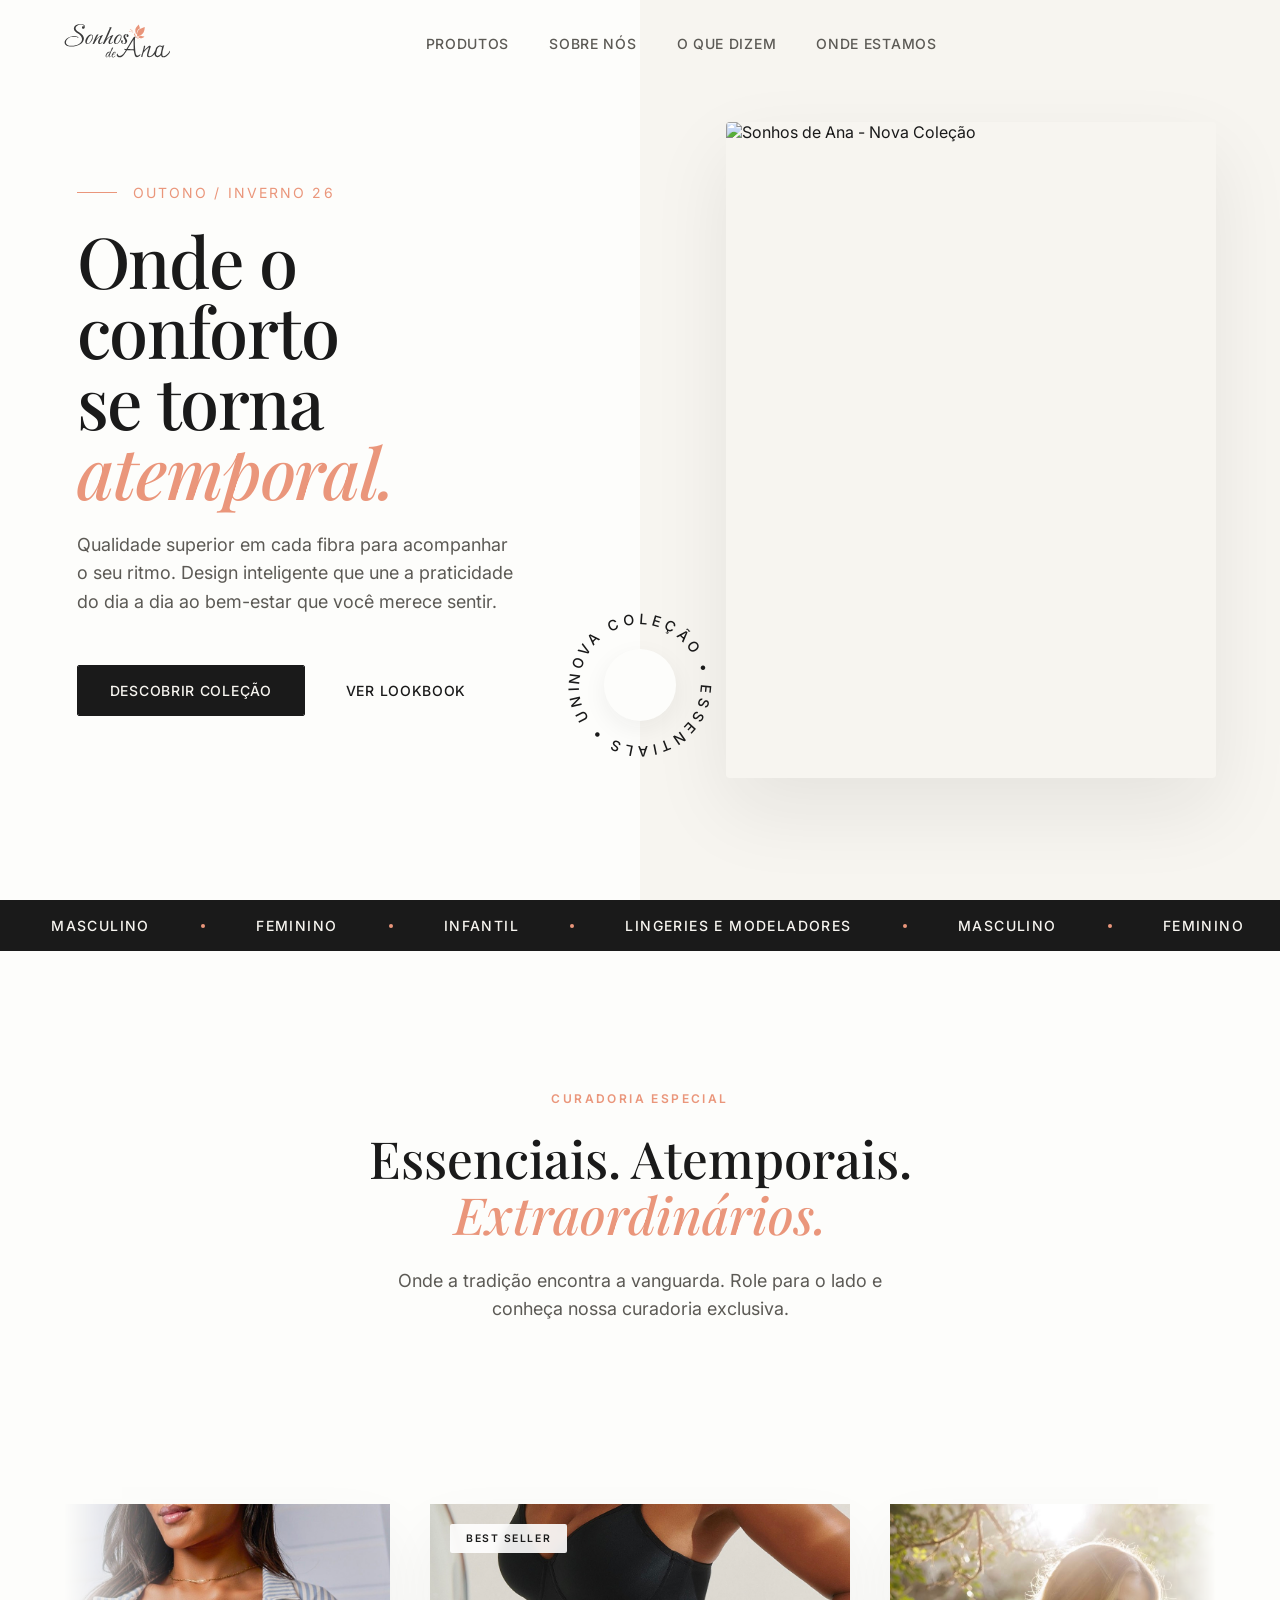
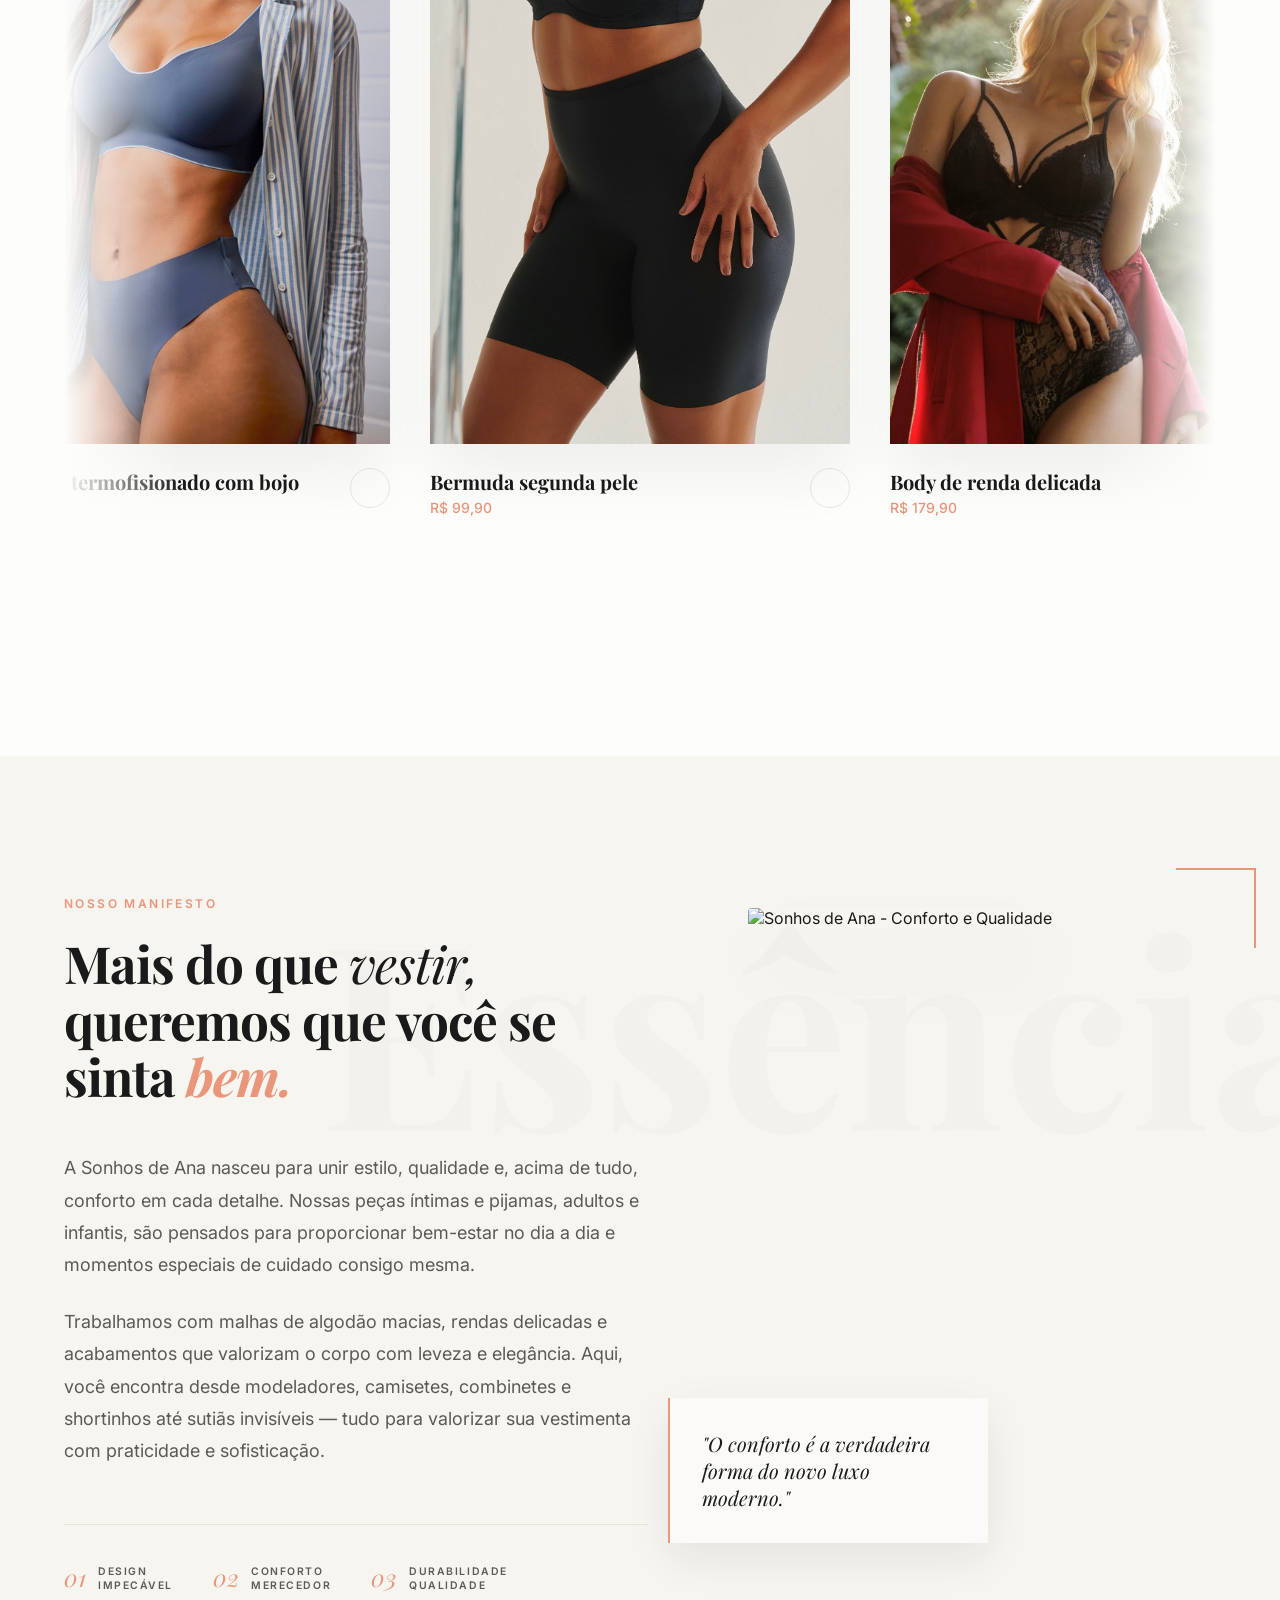
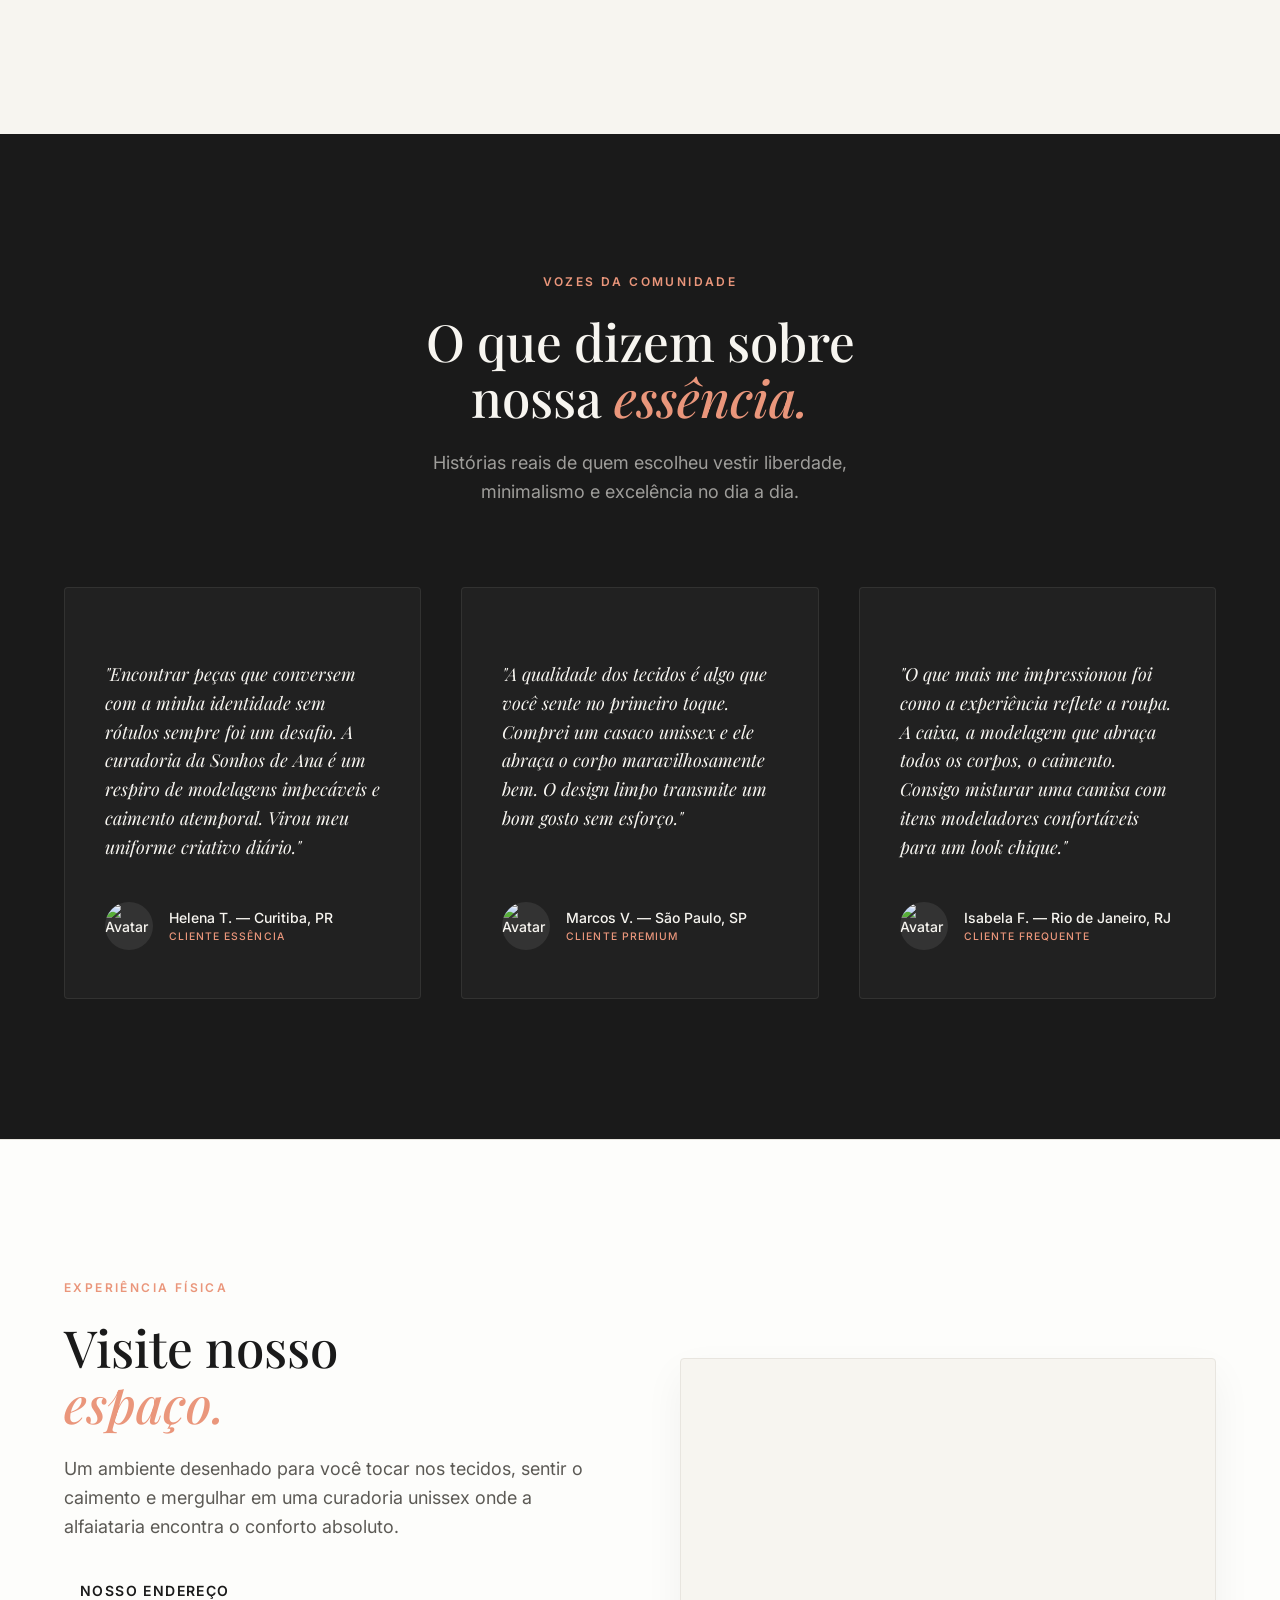
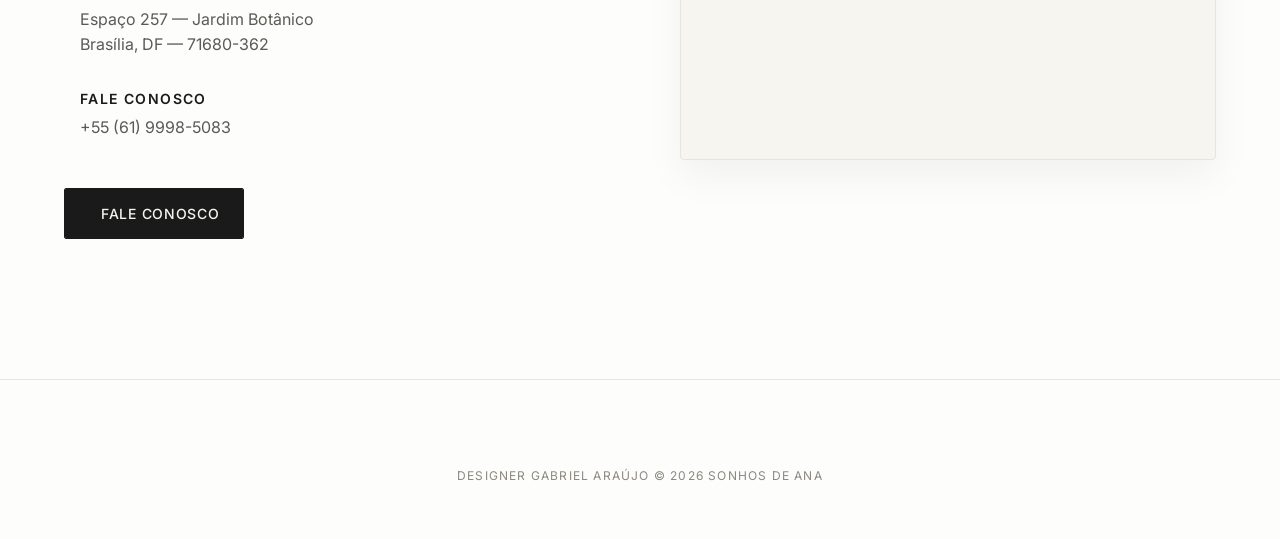
==== commit e7ec2971: "Ajuste do icone de whatsapp nas fotos para vender." ====
--- a/index.html
+++ b/index.html
@@ -129,8 +129,13 @@
                         <img src="./assets/img/IMG_5308.PNG" alt="Peça 01" class="insta-img">
                     </div>
                     <div class="insta-info">
-                        <h3 class="insta-title">Sutiã laser termofisionado com bojo</h3>
-                        <span class="insta-price">R$ 129,90</span>
+                        <div class="insta-info-text">
+                            <h3 class="insta-title">Sutiã laser termofisionado com bojo</h3>
+                            <span class="insta-price">R$ 129,90</span>
+                        </div>
+                        <a href="https://wa.me/5555619985083?text=Ol%C3%A1%2C%20estou%20no%20site%20e%20me%20interessei%20pelo%20produto%3A%20Suti%C3%A3%20laser%20termofisionado%20com%20bojo" target="_blank" class="insta-action-btn" title="Comprar pelo WhatsApp">
+                            <i class="ph ph-whatsapp-logo"></i>
+                        </a>
                     </div>
                 </div>
                 <!-- Slide 2 -->
@@ -140,8 +145,13 @@
                         <img src="./assets/img/IMG_5307.PNG" alt="Peça 02" class="insta-img">
                     </div>
                     <div class="insta-info">
-                        <h3 class="insta-title">Bermuda segunda pele</h3>
-                        <span class="insta-price">R$ 99,90</span>
+                        <div class="insta-info-text">
+                            <h3 class="insta-title">Bermuda segunda pele</h3>
+                            <span class="insta-price">R$ 99,90</span>
+                        </div>
+                        <a href="https://wa.me/5555619985083?text=Ol%C3%A1%2C%20estou%20no%20site%20e%20me%20interessei%20pelo%20produto%3A%20Bermuda%20segunda%20pele" target="_blank" class="insta-action-btn" title="Comprar pelo WhatsApp">
+                            <i class="ph ph-whatsapp-logo"></i>
+                        </a>
                     </div>
                 </div>
                 <!-- Slide 3 -->
@@ -150,8 +160,13 @@
                         <img src="./assets/img/IMG_5306.PNG" alt="Peça 03" class="insta-img">
                     </div>
                     <div class="insta-info">
-                        <h3 class="insta-title">Body de renda delicada</h3>
-                        <span class="insta-price">R$ 179,90</span>
+                        <div class="insta-info-text">
+                            <h3 class="insta-title">Body de renda delicada</h3>
+                            <span class="insta-price">R$ 179,90</span>
+                        </div>
+                        <a href="https://wa.me/5555619985083?text=Ol%C3%A1%2C%20estou%20no%20site%20e%20me%20interessei%20pelo%20produto%3A%20Body%20de%20renda%20delicada" target="_blank" class="insta-action-btn" title="Comprar pelo WhatsApp">
+                            <i class="ph ph-whatsapp-logo"></i>
+                        </a>
                     </div>
                 </div>
                 <!-- Slide 4 -->
@@ -160,8 +175,13 @@
                         <img src="./assets/img/IMG_5305.PNG" alt="Peça 04" class="insta-img">
                     </div>
                     <div class="insta-info">
-                        <h3 class="insta-title">Short Doll nadador com nécessaire</h3>
-                        <span class="insta-price">R$ 159,90</span>
+                        <div class="insta-info-text">
+                            <h3 class="insta-title">Short Doll nadador com nécessaire</h3>
+                            <span class="insta-price">R$ 159,90</span>
+                        </div>
+                        <a href="https://wa.me/5555619985083?text=Ol%C3%A1%2C%20estou%20no%20site%20e%20me%20interessei%20pelo%20produto%3A%20Short%20Doll%20nadador%20com%20n%C3%A9cessaire" target="_blank" class="insta-action-btn" title="Comprar pelo WhatsApp">
+                            <i class="ph ph-whatsapp-logo"></i>
+                        </a>
                     </div>
                 </div>
                 <!-- Slide 5 -->
@@ -171,8 +191,13 @@
                         <img src="./assets/img/camisao.png" alt="Peça 05" class="insta-img">
                     </div>
                     <div class="insta-info">
-                        <h3 class="insta-title">Camisola camisão </h3>
-                        <span class="insta-price">R$ 139,90</span>
+                        <div class="insta-info-text">
+                            <h3 class="insta-title">Camisola camisão </h3>
+                            <span class="insta-price">R$ 139,90</span>
+                        </div>
+                        <a href="https://wa.me/5555619985083?text=Ol%C3%A1%2C%20estou%20no%20site%20e%20me%20interessei%20pelo%20produto%3A%20Camisola%20camis%C3%A3o" target="_blank" class="insta-action-btn" title="Comprar pelo WhatsApp">
+                            <i class="ph ph-whatsapp-logo"></i>
+                        </a>
                     </div>
                 </div>
             </div>
--- a/assets/css/style.css
+++ b/assets/css/style.css
@@ -374,9 +374,33 @@
 .insta-img { width: 100%; height: 100%; object-fit: cover; transition: transform 1.2s var(--ease-out-expo); }
 .insta-slide:hover .insta-img { transform: scale(1.05); }
 
-.insta-info { margin-top: 24px; text-align: left; }
-.insta-title { font-family: var(--font-primary); font-size: 1.25rem; color: var(--c-brand-dark); margin-bottom: 4px; }
+.insta-info { margin-top: 24px; text-align: left; display: flex; justify-content: space-between; align-items: flex-start; gap: 12px; }
+.insta-info-text { display: flex; flex-direction: column; gap: 4px; }
+.insta-title { font-family: var(--font-primary); font-size: 1.25rem; color: var(--c-brand-dark); margin-bottom: 0; }
 .insta-price { font-family: var(--font-secondary); font-size: 0.875rem; color: var(--c-brand-accent); font-weight: 500; }
+
+.insta-action-btn {
+    width: 40px;
+    height: 40px;
+    flex-shrink: 0;
+    border-radius: 50%;
+    background: transparent;
+    border: 1px solid var(--c-border-light);
+    display: flex;
+    align-items: center;
+    justify-content: center;
+    color: var(--c-brand-dark);
+    font-size: 1.25rem;
+    text-decoration: none;
+    transition: var(--transition-smooth);
+}
+
+.insta-action-btn:hover {
+    background: var(--c-brand-dark);
+    color: var(--c-text-invert);
+    border-color: var(--c-brand-dark);
+    transform: translateY(-2px);
+}
 
 .insta-badge { position: absolute; top: 20px; left: 20px; background: rgba(255,255,255,0.9); backdrop-filter: blur(4px); padding: 8px 16px; font-size: 0.65rem; text-transform: uppercase; letter-spacing: 0.15em; font-weight: 600; color: var(--c-brand-dark); z-index: 10; border-radius: 2px; }
 
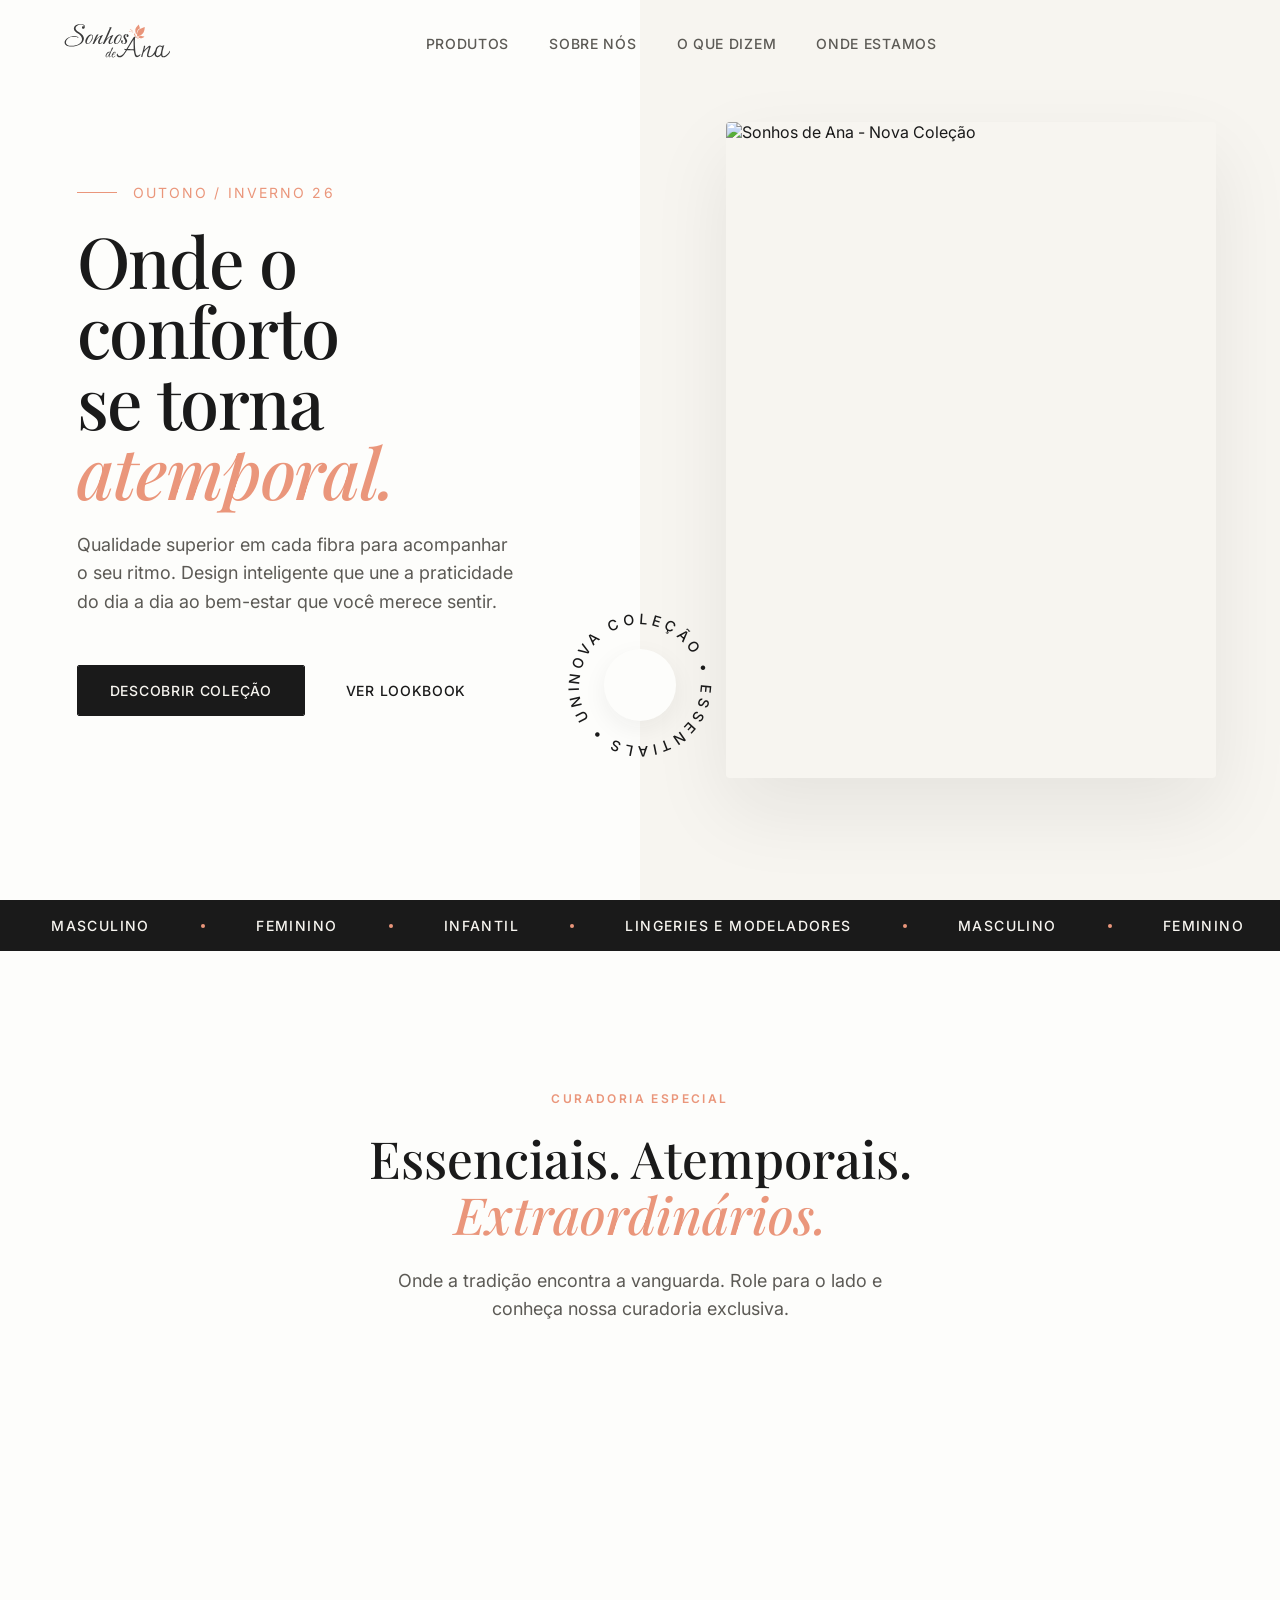
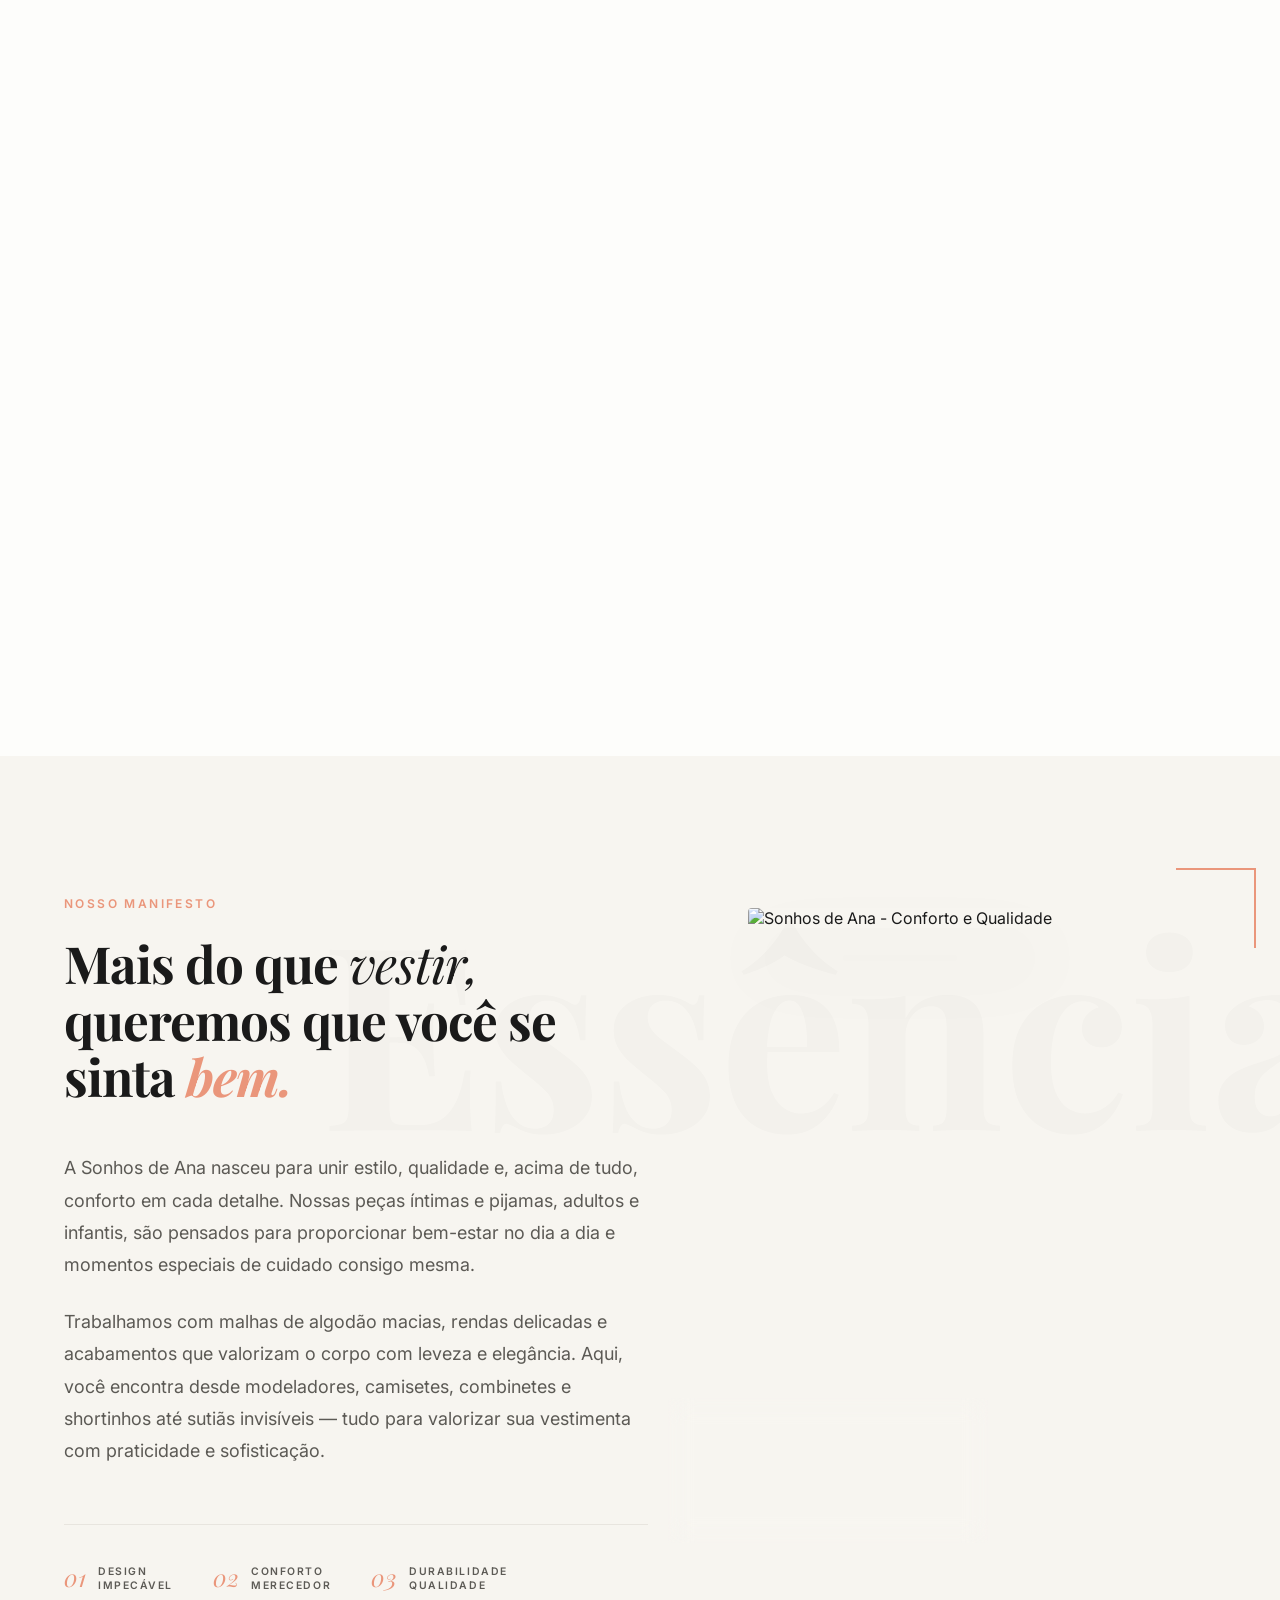
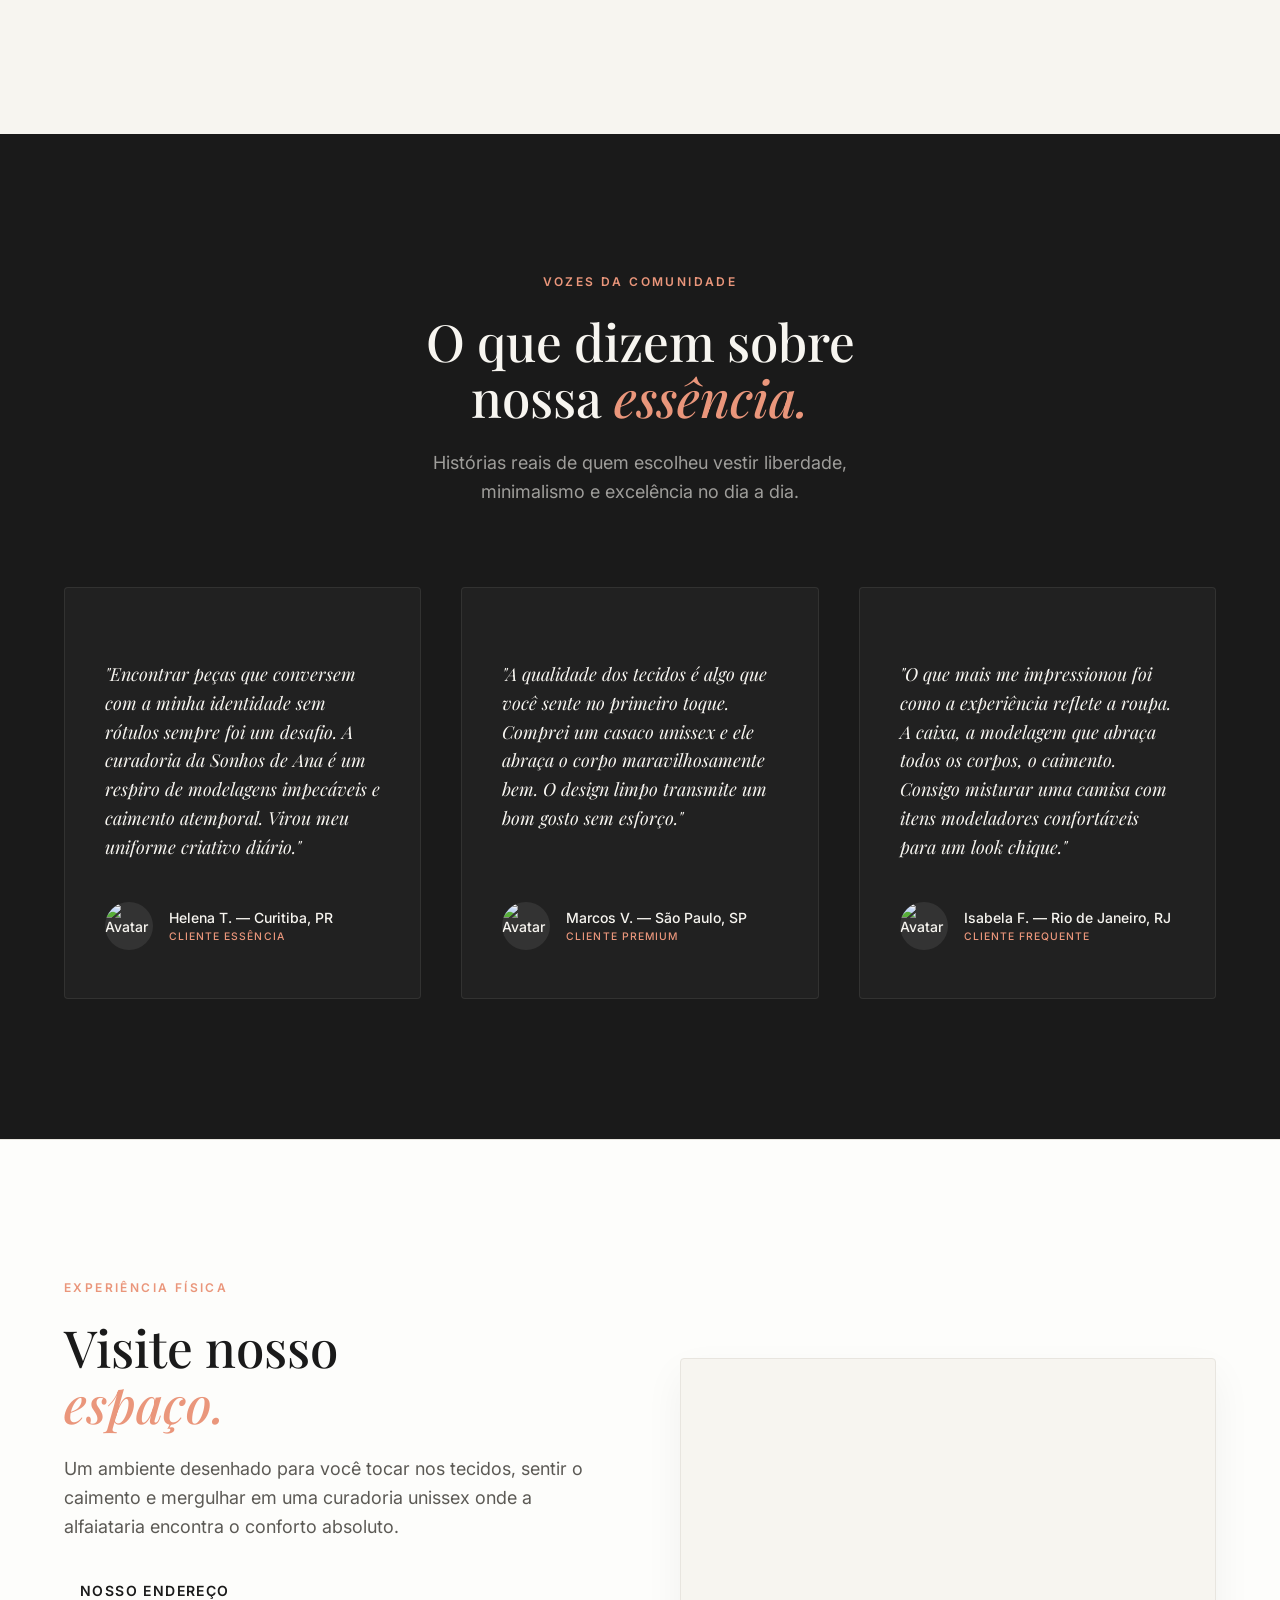
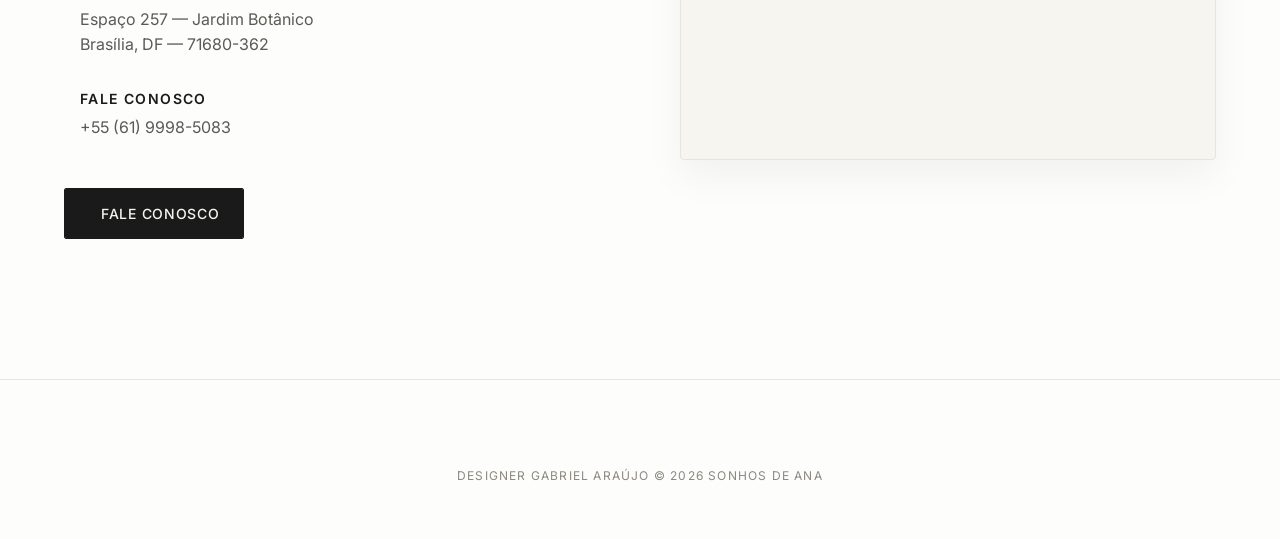
==== commit b439d489: "whatsapp correto agora." ====
--- a/index.html
+++ b/index.html
@@ -39,7 +39,7 @@
             <a href="https://www.instagram.com/sonhosdeanabsb/" target="_blank"
                 style="color: var(--c-brand-dark); font-size: 1.5rem; text-decoration: none;"><i
                     class="ph ph-instagram-logo"></i></a>
-            <a href="https://wa.me/5555619985083" target="_blank"
+            <a href="api.whatsapp.com/send?phone=5561998508326" target="_blank"
                 style="color: var(--c-brand-dark); font-size: 1.5rem; text-decoration: none;"><i
                     class="ph ph-whatsapp-logo"></i></a>
             <i class="ph ph-list mobile-menu-btn" style="font-size: 1.5rem; cursor: pointer;"></i>
@@ -133,7 +133,8 @@
                             <h3 class="insta-title">Sutiã laser termofisionado com bojo</h3>
                             <span class="insta-price">R$ 129,90</span>
                         </div>
-                        <a href="https://wa.me/5555619985083?text=Ol%C3%A1%2C%20estou%20no%20site%20e%20me%20interessei%20pelo%20produto%3A%20Suti%C3%A3%20laser%20termofisionado%20com%20bojo" target="_blank" class="insta-action-btn" title="Comprar pelo WhatsApp">
+                        <a href="api.whatsapp.com/send?phone=5561998508326" target="_blank" class="insta-action-btn"
+                            title="Comprar pelo WhatsApp">
                             <i class="ph ph-whatsapp-logo"></i>
                         </a>
                     </div>
@@ -149,7 +150,8 @@
                             <h3 class="insta-title">Bermuda segunda pele</h3>
                             <span class="insta-price">R$ 99,90</span>
                         </div>
-                        <a href="https://wa.me/5555619985083?text=Ol%C3%A1%2C%20estou%20no%20site%20e%20me%20interessei%20pelo%20produto%3A%20Bermuda%20segunda%20pele" target="_blank" class="insta-action-btn" title="Comprar pelo WhatsApp">
+                        <a href="api.whatsapp.com/send?phone=5561998508326" target="_blank" class="insta-action-btn"
+                            title="Comprar pelo WhatsApp">
                             <i class="ph ph-whatsapp-logo"></i>
                         </a>
                     </div>
@@ -164,7 +166,8 @@
                             <h3 class="insta-title">Body de renda delicada</h3>
                             <span class="insta-price">R$ 179,90</span>
                         </div>
-                        <a href="https://wa.me/5555619985083?text=Ol%C3%A1%2C%20estou%20no%20site%20e%20me%20interessei%20pelo%20produto%3A%20Body%20de%20renda%20delicada" target="_blank" class="insta-action-btn" title="Comprar pelo WhatsApp">
+                        <a href="api.whatsapp.com/send?phone=5561998508326" target="_blank" class="insta-action-btn"
+                            title="Comprar pelo WhatsApp">
                             <i class="ph ph-whatsapp-logo"></i>
                         </a>
                     </div>
@@ -179,7 +182,8 @@
                             <h3 class="insta-title">Short Doll nadador com nécessaire</h3>
                             <span class="insta-price">R$ 159,90</span>
                         </div>
-                        <a href="https://wa.me/5555619985083?text=Ol%C3%A1%2C%20estou%20no%20site%20e%20me%20interessei%20pelo%20produto%3A%20Short%20Doll%20nadador%20com%20n%C3%A9cessaire" target="_blank" class="insta-action-btn" title="Comprar pelo WhatsApp">
+                        <a href="api.whatsapp.com/send?phone=5561998508326" target="_blank" class="insta-action-btn"
+                            title="Comprar pelo WhatsApp">
                             <i class="ph ph-whatsapp-logo"></i>
                         </a>
                     </div>
@@ -195,7 +199,8 @@
                             <h3 class="insta-title">Camisola camisão </h3>
                             <span class="insta-price">R$ 139,90</span>
                         </div>
-                        <a href="https://wa.me/5555619985083?text=Ol%C3%A1%2C%20estou%20no%20site%20e%20me%20interessei%20pelo%20produto%3A%20Camisola%20camis%C3%A3o" target="_blank" class="insta-action-btn" title="Comprar pelo WhatsApp">
+                        <a href="api.whatsapp.com/send?phone=5561998508326" target="_blank" class="insta-action-btn"
+                            title="Comprar pelo WhatsApp">
                             <i class="ph ph-whatsapp-logo"></i>
                         </a>
                     </div>
@@ -355,7 +360,7 @@
                 </div>
 
                 <div class="store-actions">
-                    <a href="https://wa.me/5555619985083" target="_blank" class="btn btn-primary"
+                    <a href="https://wa.me/55619985083" target="_blank" class="btn btn-primary"
                         style="display: flex; gap: 12px; padding-left: 24px; padding-right: 24px;">
                         <i class="ph-fill ph-whatsapp-logo" style="font-size: 20px;"></i>
                         Fale conosco
@@ -378,7 +383,7 @@
             <a href="https://www.instagram.com/sonhosdeanabsb/" target="_blank" aria-label="Nosso Instagram"
                 style="font-size: 28px; color: var(--c-text-primary); transition: color var(--dur-short), transform var(--dur-short); display: inline-flex; text-decoration: none;"><i
                     class="ph ph-instagram-logo"></i></a>
-            <a href="https://wa.me/5555619985083" target="_blank" aria-label="Nosso WhatsApp"
+            <a href="https://wa.me/55619985083" target="_blank" aria-label="Nosso WhatsApp"
                 style="font-size: 28px; color: var(--c-text-primary); transition: color var(--dur-short), transform var(--dur-short); display: inline-flex; text-decoration: none;"><i
                     class="ph ph-whatsapp-logo"></i></a>
         </div>
--- a/assets/css/style.css
+++ b/assets/css/style.css
@@ -380,26 +380,28 @@
 .insta-price { font-family: var(--font-secondary); font-size: 0.875rem; color: var(--c-brand-accent); font-weight: 500; }
 
 .insta-action-btn {
-    width: 40px;
-    height: 40px;
+    width: 48px;
+    height: 48px;
     flex-shrink: 0;
     border-radius: 50%;
-    background: transparent;
+    background: var(--c-bg-secondary);
     border: 1px solid var(--c-border-light);
     display: flex;
     align-items: center;
     justify-content: center;
     color: var(--c-brand-dark);
-    font-size: 1.25rem;
+    font-size: 1.5rem;
     text-decoration: none;
     transition: var(--transition-smooth);
+    box-shadow: 0 4px 12px rgba(0,0,0,0.05);
 }
 
 .insta-action-btn:hover {
-    background: var(--c-brand-dark);
-    color: var(--c-text-invert);
-    border-color: var(--c-brand-dark);
+    background: #25D366;
+    color: #FFF;
+    border-color: #25D366;
     transform: translateY(-2px);
+    box-shadow: 0 6px 16px rgba(37, 211, 102, 0.3);
 }
 
 .insta-badge { position: absolute; top: 20px; left: 20px; background: rgba(255,255,255,0.9); backdrop-filter: blur(4px); padding: 8px 16px; font-size: 0.65rem; text-transform: uppercase; letter-spacing: 0.15em; font-weight: 600; color: var(--c-brand-dark); z-index: 10; border-radius: 2px; }
@@ -418,6 +420,9 @@
 
 @media(max-width: 600px) {
     .insta-slide { flex: 0 0 85vw; }
+    .insta-title { font-size: 1.05rem; }
+    .insta-info { gap: 8px; }
+    .insta-action-btn { width: 44px; height: 44px; font-size: 1.35rem; }
     .insta-card { aspect-ratio: 4/5; }
 }
 
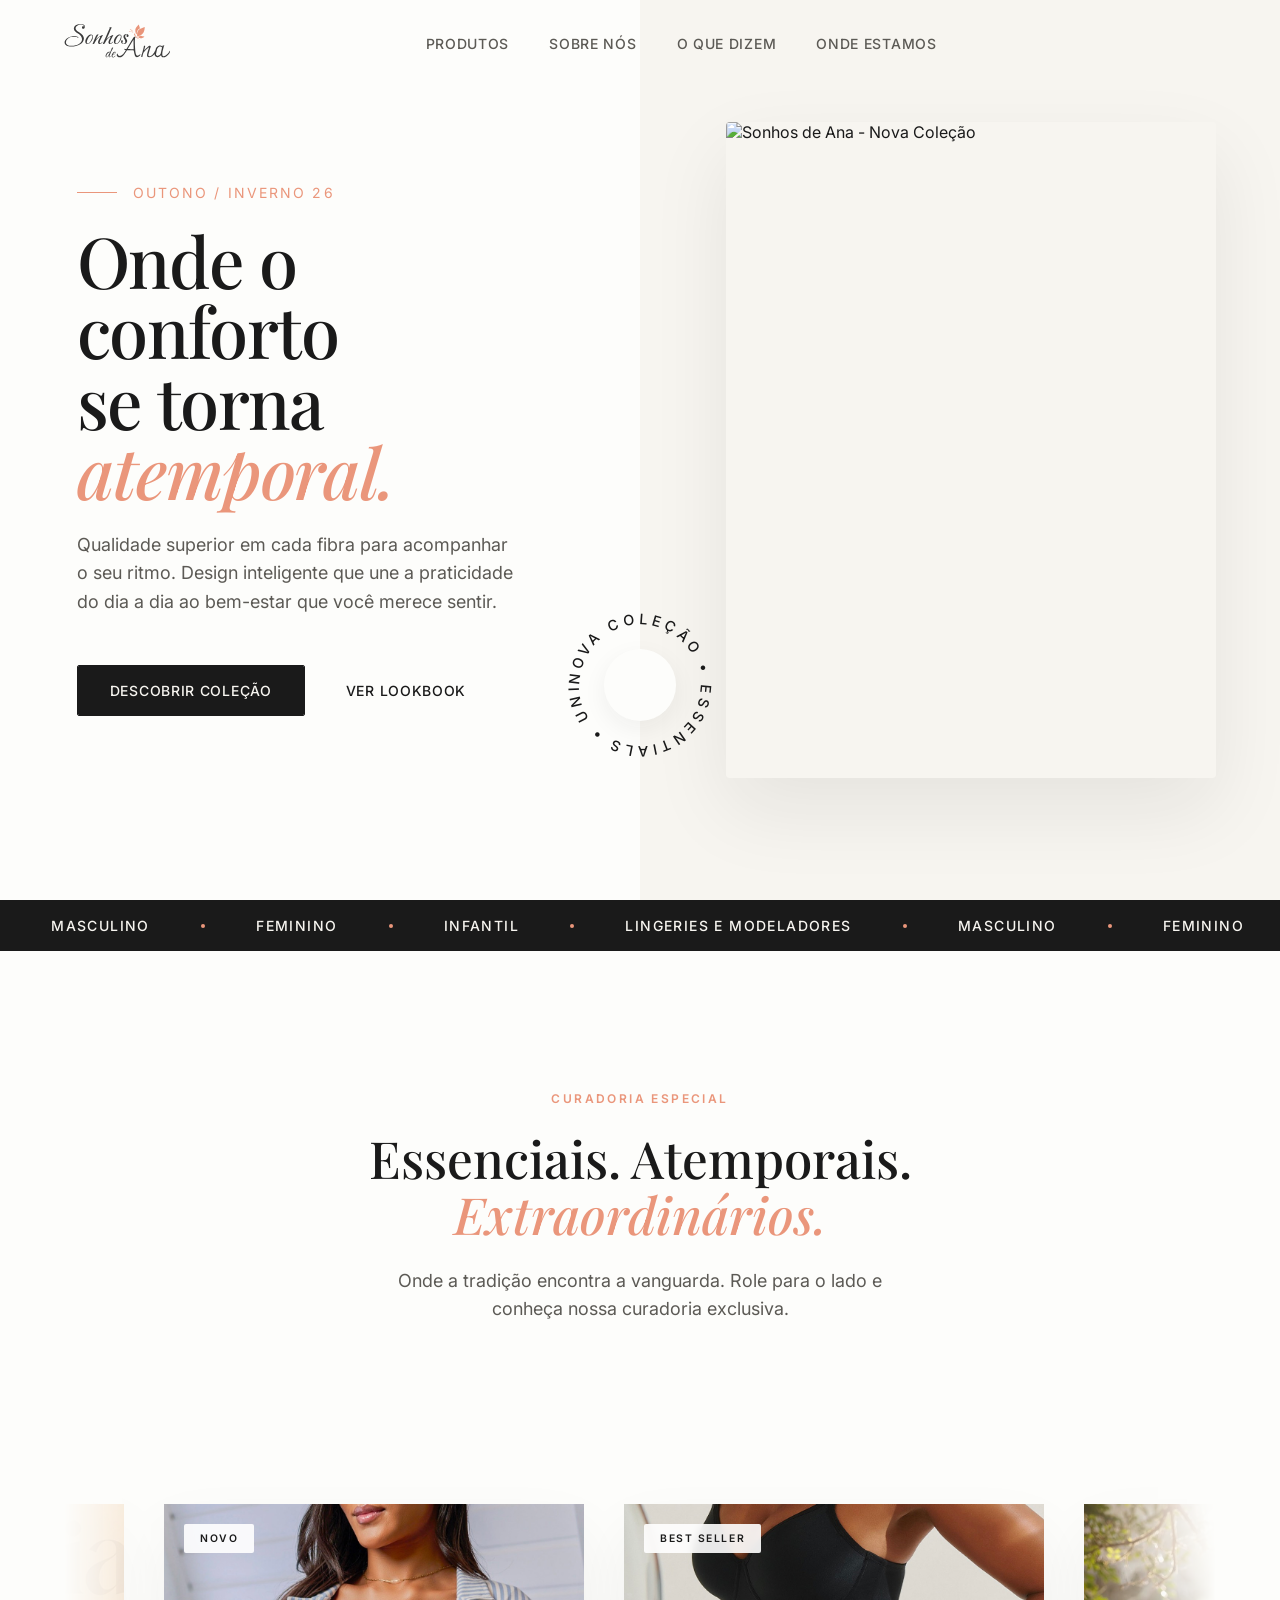
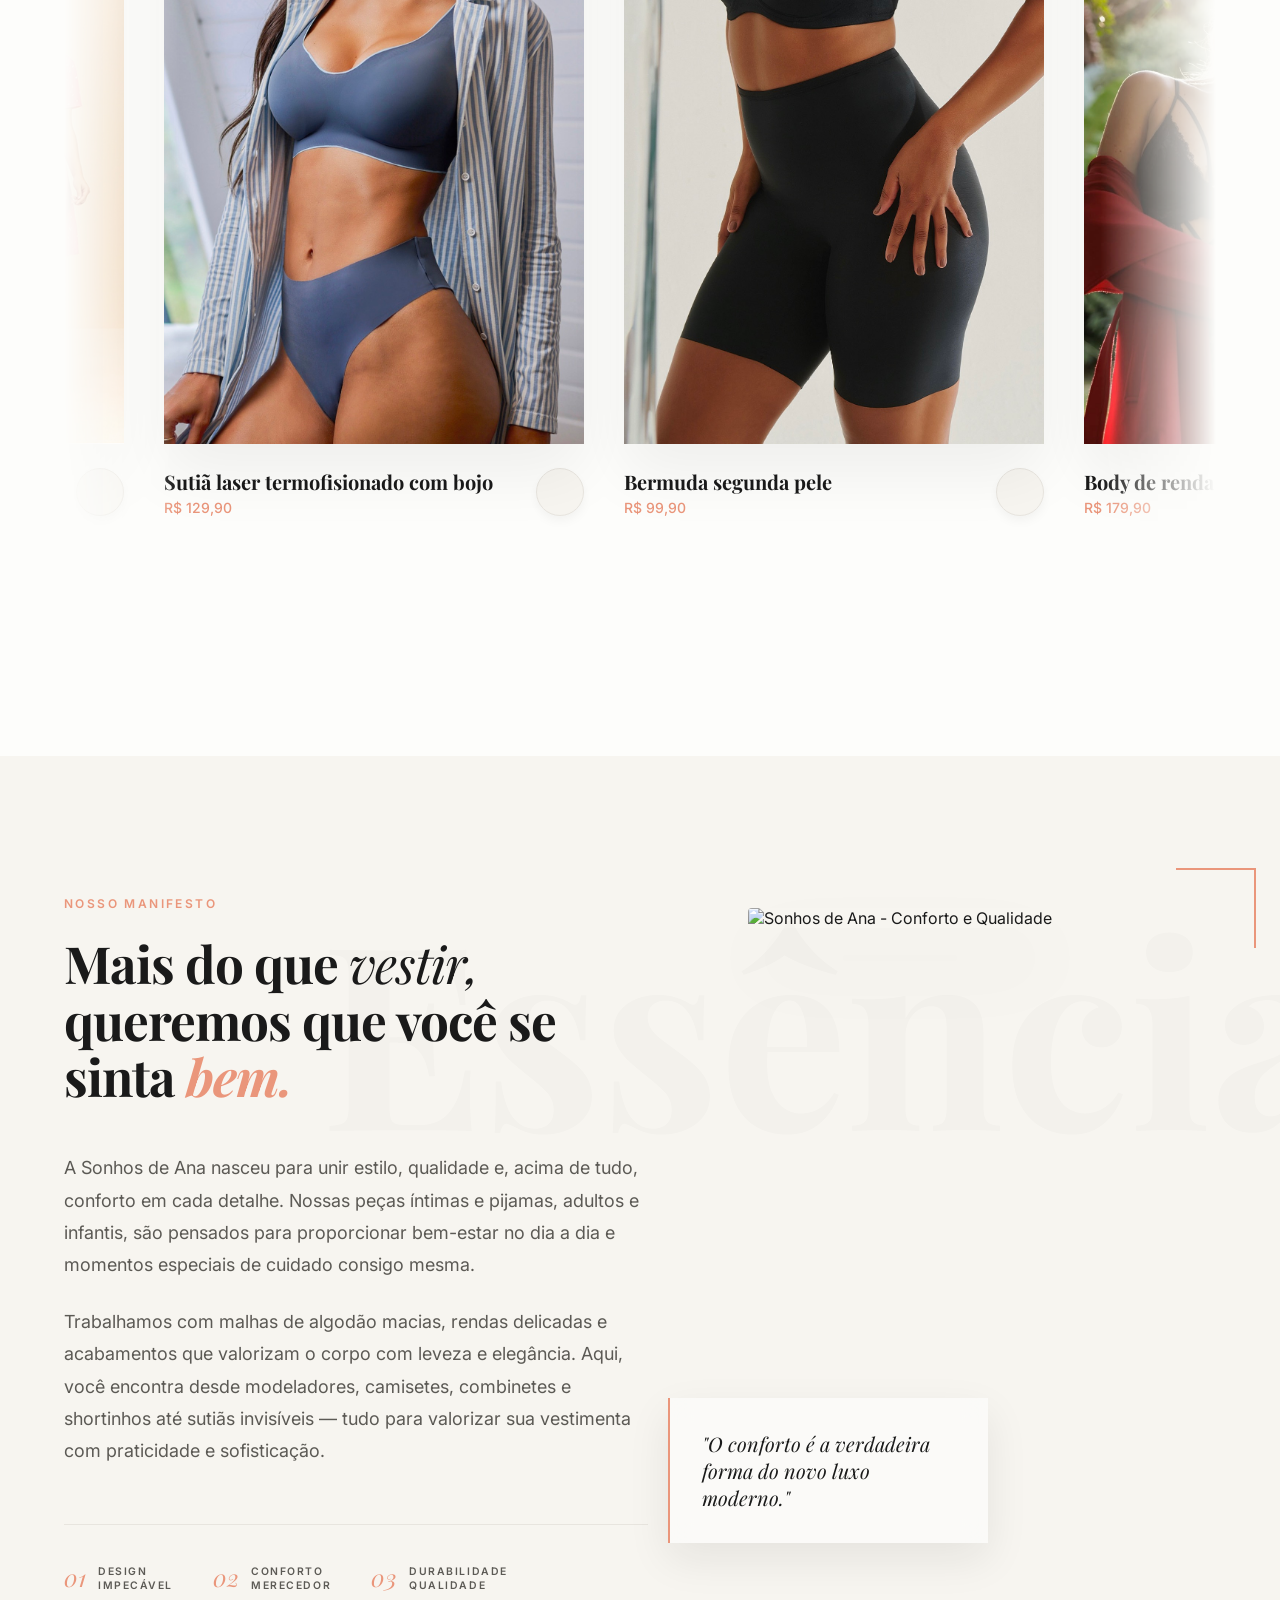
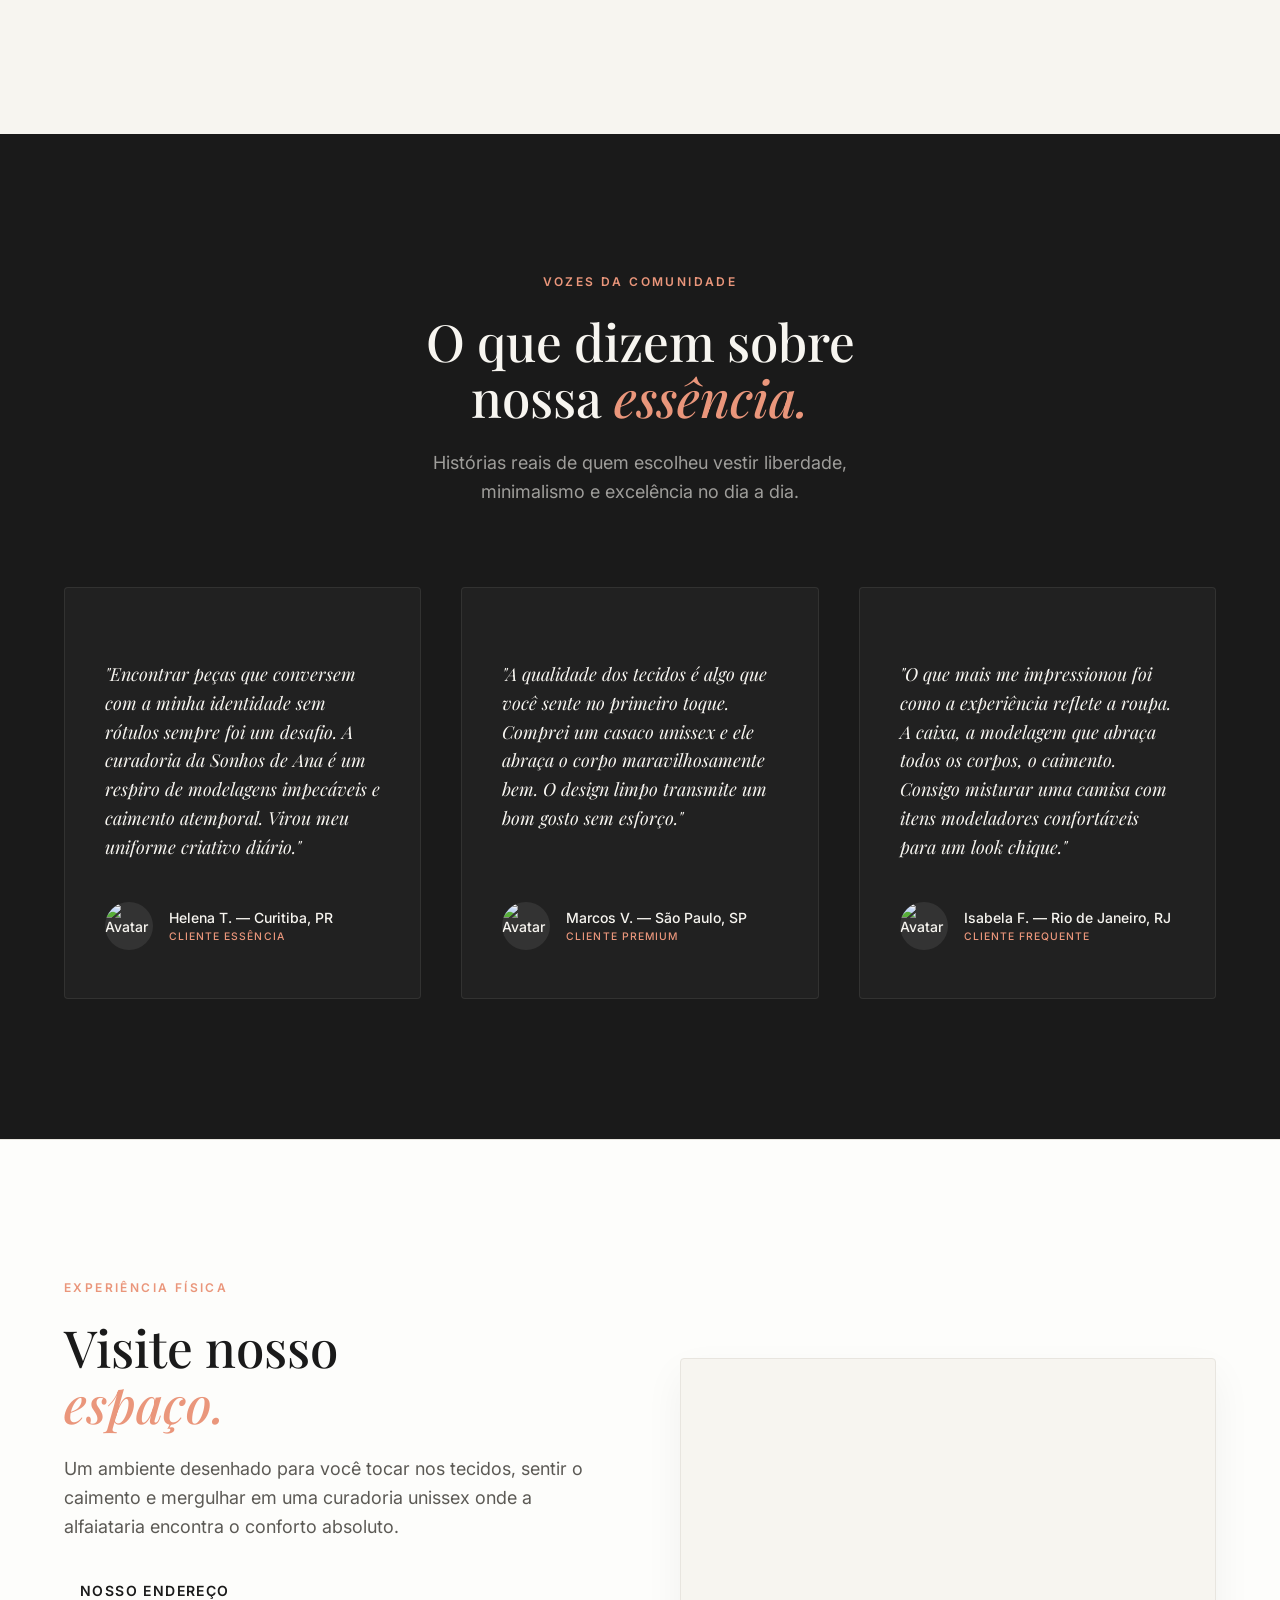
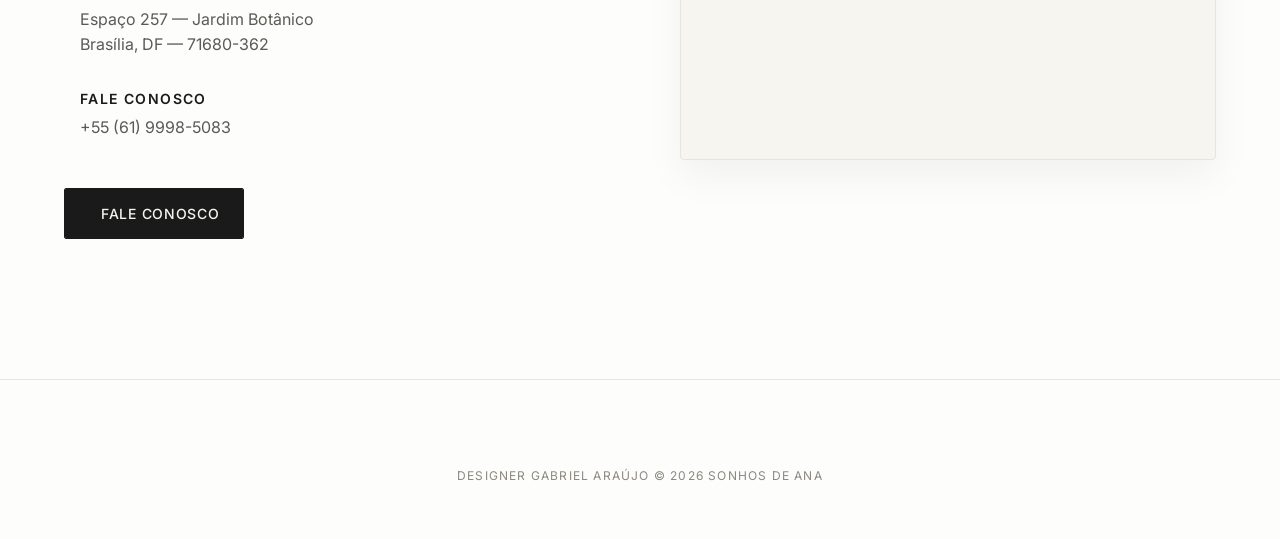
==== commit 4280aa99: "ajuste 2 whatsapp" ====
--- a/index.html
+++ b/index.html
@@ -39,7 +39,7 @@
             <a href="https://www.instagram.com/sonhosdeanabsb/" target="_blank"
                 style="color: var(--c-brand-dark); font-size: 1.5rem; text-decoration: none;"><i
                     class="ph ph-instagram-logo"></i></a>
-            <a href="api.whatsapp.com/send?phone=5561998508326" target="_blank"
+            <a href="https://api.whatsapp.com/send?phone=5561998508326" target="_blank"
                 style="color: var(--c-brand-dark); font-size: 1.5rem; text-decoration: none;"><i
                     class="ph ph-whatsapp-logo"></i></a>
             <i class="ph ph-list mobile-menu-btn" style="font-size: 1.5rem; cursor: pointer;"></i>
@@ -133,7 +133,7 @@
                             <h3 class="insta-title">Sutiã laser termofisionado com bojo</h3>
                             <span class="insta-price">R$ 129,90</span>
                         </div>
-                        <a href="api.whatsapp.com/send?phone=5561998508326" target="_blank" class="insta-action-btn"
+                        <a href="https://api.whatsapp.com/send?phone=5561998508326&text=Ol%C3%A1%2C%20estou%20no%20site%20e%20me%20interessei%20pelo%20produto%3A%20Suti%C3%A3%20laser%20termofisionado%20com%20bojo" target="_blank" class="insta-action-btn"
                             title="Comprar pelo WhatsApp">
                             <i class="ph ph-whatsapp-logo"></i>
                         </a>
@@ -150,7 +150,7 @@
                             <h3 class="insta-title">Bermuda segunda pele</h3>
                             <span class="insta-price">R$ 99,90</span>
                         </div>
-                        <a href="api.whatsapp.com/send?phone=5561998508326" target="_blank" class="insta-action-btn"
+                        <a href="https://api.whatsapp.com/send?phone=5561998508326&text=Ol%C3%A1%2C%20estou%20no%20site%20e%20me%20interessei%20pelo%20produto%3A%20Bermuda%20segunda%20pele" target="_blank" class="insta-action-btn"
                             title="Comprar pelo WhatsApp">
                             <i class="ph ph-whatsapp-logo"></i>
                         </a>
@@ -166,7 +166,7 @@
                             <h3 class="insta-title">Body de renda delicada</h3>
                             <span class="insta-price">R$ 179,90</span>
                         </div>
-                        <a href="api.whatsapp.com/send?phone=5561998508326" target="_blank" class="insta-action-btn"
+                        <a href="https://api.whatsapp.com/send?phone=5561998508326&text=Ol%C3%A1%2C%20estou%20no%20site%20e%20me%20interessei%20pelo%20produto%3A%20Body%20de%20renda%20delicada" target="_blank" class="insta-action-btn"
                             title="Comprar pelo WhatsApp">
                             <i class="ph ph-whatsapp-logo"></i>
                         </a>
@@ -182,7 +182,7 @@
                             <h3 class="insta-title">Short Doll nadador com nécessaire</h3>
                             <span class="insta-price">R$ 159,90</span>
                         </div>
-                        <a href="api.whatsapp.com/send?phone=5561998508326" target="_blank" class="insta-action-btn"
+                        <a href="https://api.whatsapp.com/send?phone=5561998508326&text=Ol%C3%A1%2C%20estou%20no%20site%20e%20me%20interessei%20pelo%20produto%3A%20Short%20Doll%20nadador%20com%20n%C3%A9cessaire" target="_blank" class="insta-action-btn"
                             title="Comprar pelo WhatsApp">
                             <i class="ph ph-whatsapp-logo"></i>
                         </a>
@@ -199,7 +199,7 @@
                             <h3 class="insta-title">Camisola camisão </h3>
                             <span class="insta-price">R$ 139,90</span>
                         </div>
-                        <a href="api.whatsapp.com/send?phone=5561998508326" target="_blank" class="insta-action-btn"
+                        <a href="https://api.whatsapp.com/send?phone=5561998508326&text=Ol%C3%A1%2C%20estou%20no%20site%20e%20me%20interessei%20pelo%20produto%3A%20Camisola%20camis%C3%A3o" target="_blank" class="insta-action-btn"
                             title="Comprar pelo WhatsApp">
                             <i class="ph ph-whatsapp-logo"></i>
                         </a>
@@ -360,7 +360,7 @@
                 </div>
 
                 <div class="store-actions">
-                    <a href="https://wa.me/55619985083" target="_blank" class="btn btn-primary"
+                    <a href="https://api.whatsapp.com/send?phone=5561998508326" target="_blank" class="btn btn-primary"
                         style="display: flex; gap: 12px; padding-left: 24px; padding-right: 24px;">
                         <i class="ph-fill ph-whatsapp-logo" style="font-size: 20px;"></i>
                         Fale conosco
@@ -383,7 +383,7 @@
             <a href="https://www.instagram.com/sonhosdeanabsb/" target="_blank" aria-label="Nosso Instagram"
                 style="font-size: 28px; color: var(--c-text-primary); transition: color var(--dur-short), transform var(--dur-short); display: inline-flex; text-decoration: none;"><i
                     class="ph ph-instagram-logo"></i></a>
-            <a href="https://wa.me/55619985083" target="_blank" aria-label="Nosso WhatsApp"
+            <a href="https://api.whatsapp.com/send?phone=5561998508326" target="_blank" aria-label="Nosso WhatsApp"
                 style="font-size: 28px; color: var(--c-text-primary); transition: color var(--dur-short), transform var(--dur-short); display: inline-flex; text-decoration: none;"><i
                     class="ph ph-whatsapp-logo"></i></a>
         </div>
